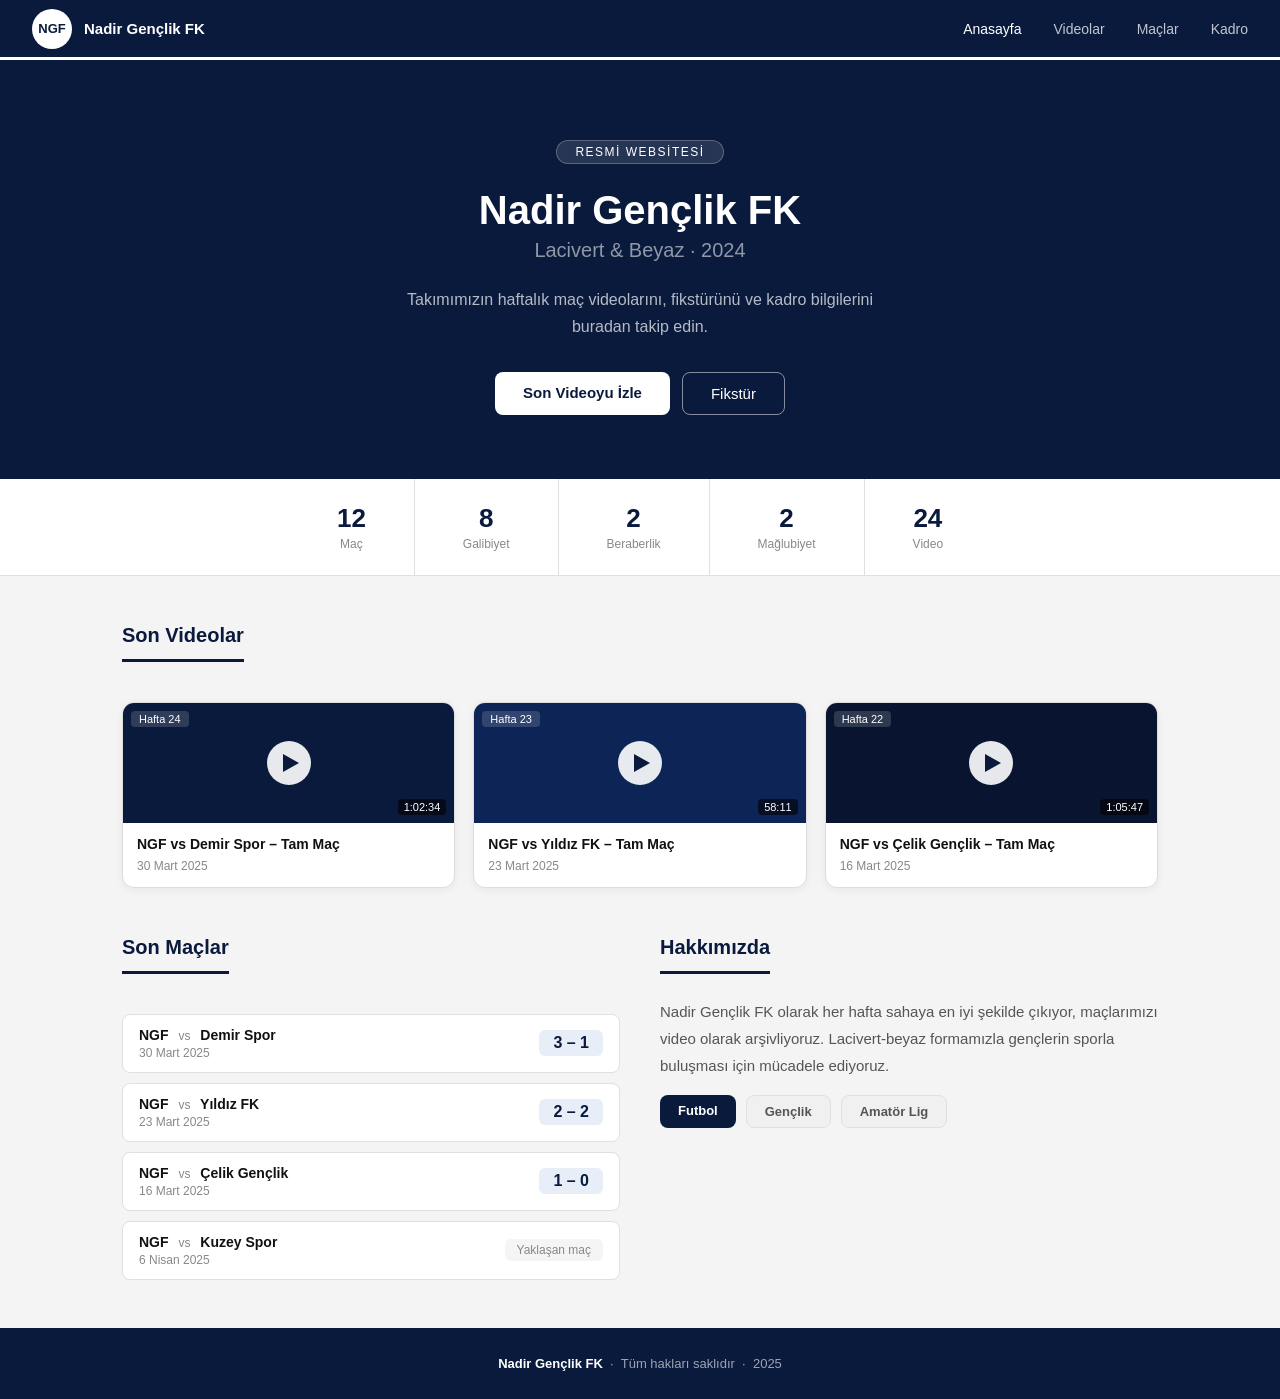
==== index.html @ c83a0b0e "Add files via upload" ====
<!DOCTYPE html>
<html lang="tr">
<head>
  <meta charset="UTF-8" />
  <meta name="viewport" content="width=device-width, initial-scale=1.0"/>
  <title>Nadir Gençlik FK</title>
  <style>
    * { margin: 0; padding: 0; box-sizing: border-box; }
    body { font-family: 'Segoe UI', sans-serif; background: #f4f4f4; color: #111; }

    nav {
      background: #0a1a3d;
      display: flex; align-items: center; justify-content: space-between;
      padding: 0 2rem; height: 60px;
      border-bottom: 3px solid #fff;
      position: sticky; top: 0; z-index: 100;
    }
    .nav-logo { display: flex; align-items: center; gap: 12px; text-decoration: none; }
    .logo-circle {
      width: 40px; height: 40px; border-radius: 50%;
      background: #fff; display: flex; align-items: center; justify-content: center;
      font-weight: 700; font-size: 13px; color: #0a1a3d;
    }
    .logo-text { color: #fff; font-size: 15px; font-weight: 600; }
    .nav-links { display: flex; gap: 2rem; }
    .nav-links a {
      color: rgba(255,255,255,0.75); text-decoration: none;
      font-size: 14px; transition: color 0.2s;
    }
    .nav-links a:hover, .nav-links a.active { color: #fff; }

    .hero {
      background: #0a1a3d;
      color: #fff; padding: 5rem 2rem 4rem;
      text-align: center;
    }
    .hero-badge {
      display: inline-block;
      background: rgba(255,255,255,0.12);
      border: 1px solid rgba(255,255,255,0.25);
      border-radius: 20px; padding: 4px 18px;
      font-size: 12px; letter-spacing: 1.5px;
      text-transform: uppercase; margin-bottom: 1.5rem;
    }
    .hero h1 { font-size: 40px; font-weight: 700; margin-bottom: 0.5rem; }
    .hero h1 span { display: block; font-size: 20px; font-weight: 400; color: rgba(255,255,255,0.55); margin-top: 6px; }
    .hero p { font-size: 16px; color: rgba(255,255,255,0.7); max-width: 500px; margin: 1.5rem auto; line-height: 1.7; }
    .hero-btns { display: flex; gap: 12px; justify-content: center; flex-wrap: wrap; margin-top: 2rem; }
    .btn-primary {
      background: #fff; color: #0a1a3d;
      border: none; border-radius: 8px;
      padding: 12px 28px; font-size: 15px; font-weight: 600;
      cursor: pointer; text-decoration: none;
    }
    .btn-secondary {
      background: transparent; color: #fff;
      border: 1.5px solid rgba(255,255,255,0.5); border-radius: 8px;
      padding: 12px 28px; font-size: 15px;
      cursor: pointer; text-decoration: none;
    }

    .stats-bar {
      background: #fff; border-bottom: 1px solid #e0e0e0;
      display: flex; justify-content: center;
    }
    .stat-item {
      padding: 1.5rem 3rem; text-align: center;
      border-right: 1px solid #e0e0e0;
    }
    .stat-item:last-child { border-right: none; }
    .stat-num { font-size: 26px; font-weight: 700; color: #0a1a3d; }
    .stat-label { font-size: 12px; color: #888; margin-top: 3px; }

    .section { padding: 3rem 2rem; max-width: 1100px; margin: 0 auto; }
    .section-title {
      font-size: 20px; font-weight: 700; color: #0a1a3d;
      margin-bottom: 1.5rem; padding-bottom: 0.75rem;
      border-bottom: 3px solid #0a1a3d; display: inline-block;
    }

    .video-grid {
      display: grid;
      grid-template-columns: repeat(auto-fit, minmax(220px, 1fr));
      gap: 18px; margin-top: 1rem;
    }
    .video-card {
      border-radius: 12px; overflow: hidden;
      border: 1px solid #ddd; background: #fff;
      box-shadow: 0 2px 8px rgba(0,0,0,0.06);
    }
    .video-thumb {
      background: #0a1a3d; height: 120px;
      display: flex; align-items: center; justify-content: center;
      position: relative;
    }
    .play-btn {
      width: 44px; height: 44px; border-radius: 50%;
      background: rgba(255,255,255,0.9);
      display: flex; align-items: center; justify-content: center;
    }
    .play-triangle {
      width: 0; height: 0;
      border-top: 9px solid transparent;
      border-bottom: 9px solid transparent;
      border-left: 16px solid #0a1a3d;
      margin-left: 4px;
    }
    .video-week {
      position: absolute; top: 8px; left: 8px;
      background: rgba(255,255,255,0.15); border-radius: 4px;
      padding: 2px 8px; font-size: 11px; color: #fff;
    }
    .video-duration {
      position: absolute; bottom: 8px; right: 8px;
      background: rgba(0,0,0,0.6); border-radius: 4px;
      padding: 2px 6px; font-size: 11px; color: #fff;
    }
    .video-info { padding: 12px 14px 14px; }
    .video-title { font-size: 14px; font-weight: 600; color: #111; line-height: 1.4; }
    .video-date { font-size: 12px; color: #888; margin-top: 4px; }

    .two-col {
      display: grid; grid-template-columns: 1fr 1fr;
      gap: 2.5rem; padding: 0 2rem 3rem;
      max-width: 1100px; margin: 0 auto;
    }
    .fixture-list { display: flex; flex-direction: column; gap: 10px; margin-top: 1rem; }
    .fixture-item {
      display: flex; align-items: center; justify-content: space-between;
      padding: 12px 16px; border-radius: 8px;
      background: #fff; border: 1px solid #e0e0e0;
    }
    .fixture-teams { font-size: 14px; font-weight: 600; color: #111; }
    .fixture-vs { font-size: 12px; color: #888; font-weight: 400; margin: 0 6px; }
    .fixture-date { font-size: 12px; color: #888; margin-top: 3px; }
    .fixture-result {
      font-size: 16px; font-weight: 700; color: #0a1a3d;
      background: #e8eef7; border-radius: 6px; padding: 4px 14px;
    }
    .fixture-upcoming {
      font-size: 12px; color: #888;
      background: #f5f5f5; border-radius: 6px; padding: 4px 12px;
    }

    .about-text { font-size: 15px; color: #555; line-height: 1.8; margin-bottom: 1rem; }
    .tags { display: flex; gap: 10px; flex-wrap: wrap; margin-top: 1rem; }
    .tag {
      border-radius: 8px; padding: 8px 18px; font-size: 13px; font-weight: 600;
    }
    .tag-primary { background: #0a1a3d; color: #fff; }
    .tag-secondary { background: #f0f0f0; color: #555; border: 1px solid #e0e0e0; }

    footer {
      background: #0a1a3d; color: rgba(255,255,255,0.6);
      text-align: center; padding: 1.75rem; font-size: 13px;
    }
    footer span { color: #fff; font-weight: 600; }

    @media (max-width: 700px) {
      .two-col { grid-template-columns: 1fr; }
      .stat-item { padding: 1rem 1.5rem; }
      .nav-links { gap: 1rem; }
      .hero h1 { font-size: 28px; }
    }
  </style>
</head>
<body>

  <nav>
    <a class="nav-logo" href="index.html">
      <div class="logo-circle">NGF</div>
      <div class="logo-text">Nadir Gençlik FK</div>
    </a>
    <div class="nav-links">
      <a href="index.html" class="active">Anasayfa</a>
      <a href="#">Videolar</a>
      <a href="mac-sonuclari.html">Maçlar</a>
      <a href="kadro.html">Kadro</a>
    </div>
  </nav>

  <div class="hero">
    <div class="hero-badge">Resmi Websitesi</div>
    <h1>Nadir Gençlik FK <span>Lacivert & Beyaz · 2024</span></h1>
    <p>Takımımızın haftalık maç videolarını, fikstürünü ve kadro bilgilerini buradan takip edin.</p>
    <div class="hero-btns">
      <a href="#" class="btn-primary">Son Videoyu İzle</a>
      <a href="mac-sonuclari.html" class="btn-secondary">Fikstür</a>
    </div>
  </div>

  <div class="stats-bar">
    <div class="stat-item"><div class="stat-num">12</div><div class="stat-label">Maç</div></div>
    <div class="stat-item"><div class="stat-num">8</div><div class="stat-label">Galibiyet</div></div>
    <div class="stat-item"><div class="stat-num">2</div><div class="stat-label">Beraberlik</div></div>
    <div class="stat-item"><div class="stat-num">2</div><div class="stat-label">Mağlubiyet</div></div>
    <div class="stat-item"><div class="stat-num">24</div><div class="stat-label">Video</div></div>
  </div>

  <div class="section">
    <div class="section-title">Son Videolar</div>
    <div class="video-grid">
      <div class="video-card">
        <div class="video-thumb">
          <div class="video-week">Hafta 24</div>
          <div class="play-btn"><div class="play-triangle"></div></div>
          <div class="video-duration">1:02:34</div>
        </div>
        <div class="video-info">
          <div class="video-title">NGF vs Demir Spor – Tam Maç</div>
          <div class="video-date">30 Mart 2025</div>
        </div>
      </div>
      <div class="video-card">
        <div class="video-thumb" style="background:#0d2456;">
          <div class="video-week">Hafta 23</div>
          <div class="play-btn"><div class="play-triangle"></div></div>
          <div class="video-duration">58:11</div>
        </div>
        <div class="video-info">
          <div class="video-title">NGF vs Yıldız FK – Tam Maç</div>
          <div class="video-date">23 Mart 2025</div>
        </div>
      </div>
      <div class="video-card">
        <div class="video-thumb" style="background:#091530;">
          <div class="video-week">Hafta 22</div>
          <div class="play-btn"><div class="play-triangle"></div></div>
          <div class="video-duration">1:05:47</div>
        </div>
        <div class="video-info">
          <div class="video-title">NGF vs Çelik Gençlik – Tam Maç</div>
          <div class="video-date">16 Mart 2025</div>
        </div>
      </div>
    </div>
  </div>

  <div class="two-col">
    <div>
      <div class="section-title">Son Maçlar</div>
      <div class="fixture-list">
        <div class="fixture-item">
          <div>
            <div class="fixture-teams">NGF <span class="fixture-vs">vs</span> Demir Spor</div>
            <div class="fixture-date">30 Mart 2025</div>
          </div>
          <div class="fixture-result">3 – 1</div>
        </div>
        <div class="fixture-item">
          <div>
            <div class="fixture-teams">NGF <span class="fixture-vs">vs</span> Yıldız FK</div>
            <div class="fixture-date">23 Mart 2025</div>
          </div>
          <div class="fixture-result">2 – 2</div>
        </div>
        <div class="fixture-item">
          <div>
            <div class="fixture-teams">NGF <span class="fixture-vs">vs</span> Çelik Gençlik</div>
            <div class="fixture-date">16 Mart 2025</div>
          </div>
          <div class="fixture-result">1 – 0</div>
        </div>
        <div class="fixture-item">
          <div>
            <div class="fixture-teams">NGF <span class="fixture-vs">vs</span> Kuzey Spor</div>
            <div class="fixture-date">6 Nisan 2025</div>
          </div>
          <div class="fixture-upcoming">Yaklaşan maç</div>
        </div>
      </div>
    </div>
    <div>
      <div class="section-title">Hakkımızda</div>
      <p class="about-text">Nadir Gençlik FK olarak her hafta sahaya en iyi şekilde çıkıyor, maçlarımızı video olarak arşivliyoruz. Lacivert-beyaz formamızla gençlerin sporla buluşması için mücadele ediyoruz.</p>
      <div class="tags">
        <span class="tag tag-primary">Futbol</span>
        <span class="tag tag-secondary">Gençlik</span>
        <span class="tag tag-secondary">Amatör Lig</span>
      </div>
    </div>
  </div>

  <footer>
    <span>Nadir Gençlik FK</span> &nbsp;·&nbsp; Tüm hakları saklıdır &nbsp;·&nbsp; 2025
  </footer>

</body>
</html>
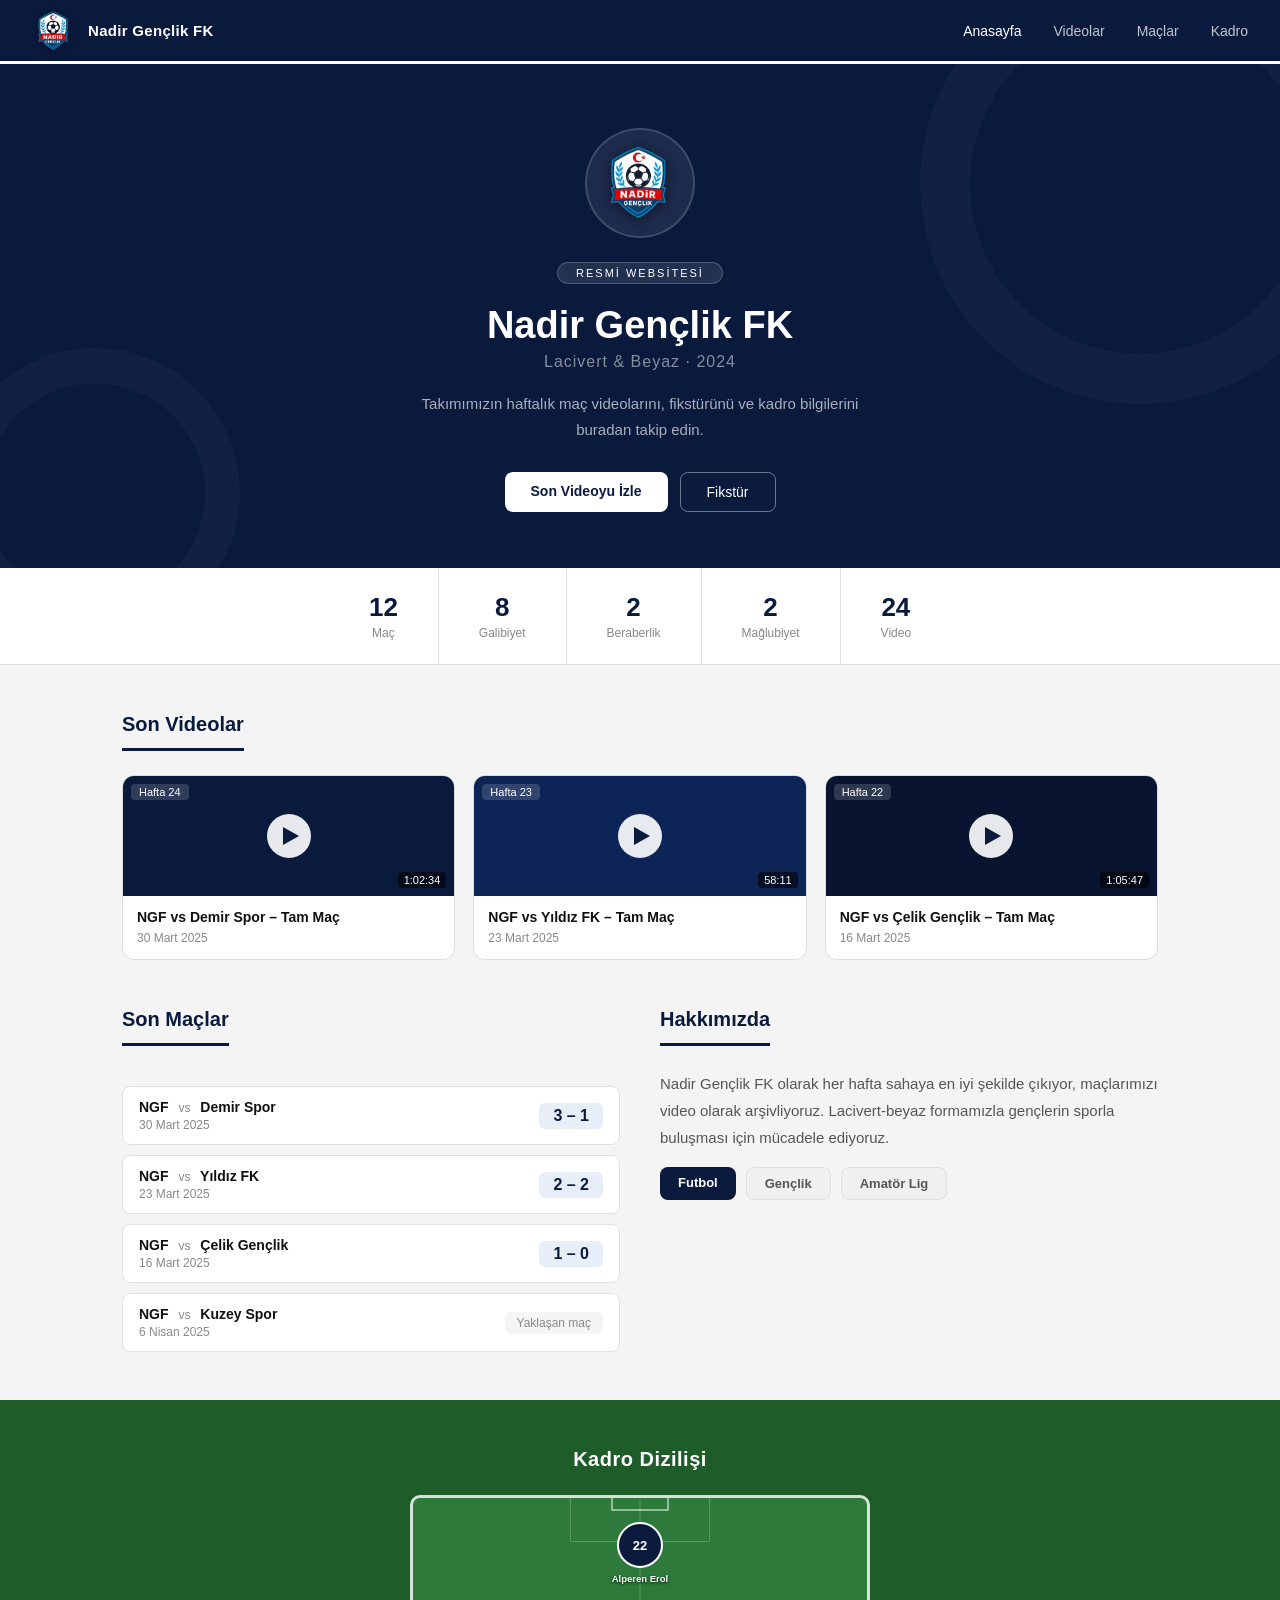
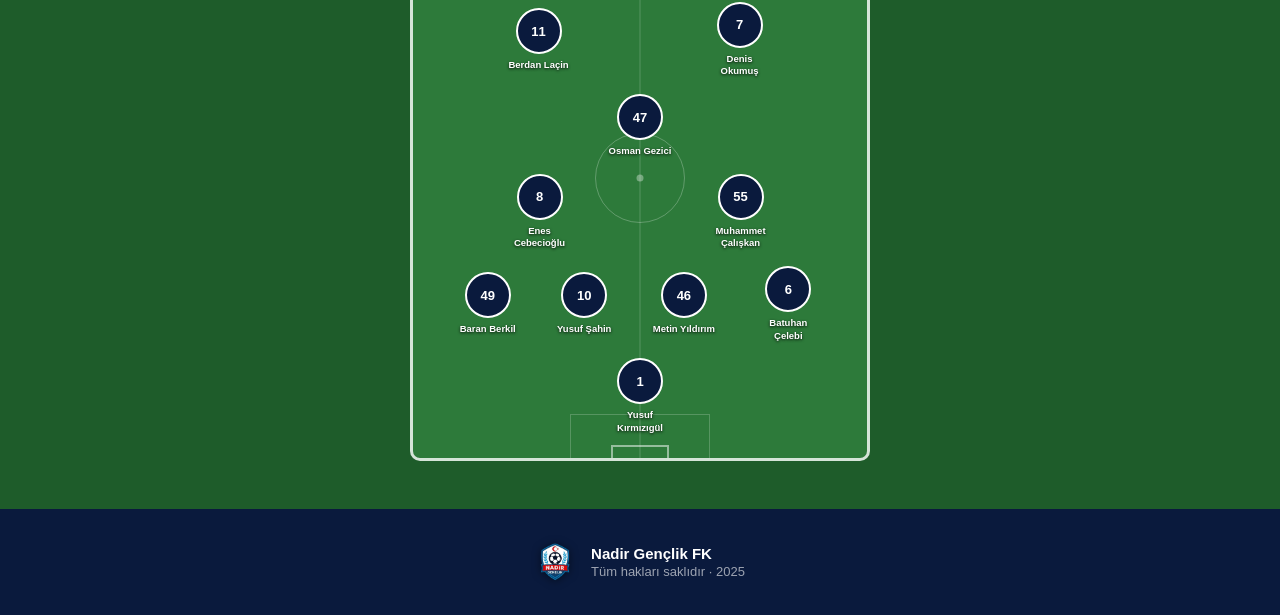
==== commit d03cab6d: "index.html" ====
--- a/index.html
+++ b/index.html
@@ -6,169 +6,242 @@
   <title>Nadir Gençlik FK</title>
   <style>
     * { margin: 0; padding: 0; box-sizing: border-box; }
-    body { font-family: 'Segoe UI', sans-serif; background: #f4f4f4; color: #111; }
+    body { font-family: 'Segoe UI', sans-serif; background: #f4f4f4; color: #111; overflow-x: hidden; }
 
     nav {
       background: #0a1a3d;
       display: flex; align-items: center; justify-content: space-between;
-      padding: 0 2rem; height: 60px;
+      padding: 0 2rem; height: 64px;
       border-bottom: 3px solid #fff;
       position: sticky; top: 0; z-index: 100;
     }
     .nav-logo { display: flex; align-items: center; gap: 12px; text-decoration: none; }
-    .logo-circle {
-      width: 40px; height: 40px; border-radius: 50%;
-      background: #fff; display: flex; align-items: center; justify-content: center;
-      font-weight: 700; font-size: 13px; color: #0a1a3d;
-    }
-    .logo-text { color: #fff; font-size: 15px; font-weight: 600; }
+    .nav-logo img { width: 44px; height: 44px; object-fit: contain; filter: drop-shadow(0 1px 3px rgba(0,0,0,0.4)); }
+    .logo-text { color: #fff; font-size: 15px; font-weight: 600; letter-spacing: 0.3px; }
     .nav-links { display: flex; gap: 2rem; }
-    .nav-links a {
-      color: rgba(255,255,255,0.75); text-decoration: none;
-      font-size: 14px; transition: color 0.2s;
-    }
+    .nav-links a { color: rgba(255,255,255,0.75); text-decoration: none; font-size: 14px; transition: color 0.2s; }
     .nav-links a:hover, .nav-links a.active { color: #fff; }
 
     .hero {
       background: #0a1a3d;
-      color: #fff; padding: 5rem 2rem 4rem;
-      text-align: center;
-    }
+      color: #fff; padding: 4rem 2rem 3.5rem;
+      text-align: center; position: relative; overflow: hidden;
+    }
+    .hero::before {
+      content: ''; position: absolute;
+      width: 340px; height: 340px; border-radius: 50%;
+      border: 50px solid rgba(255,255,255,0.03);
+      top: -100px; right: -80px;
+    }
+    .hero::after {
+      content: ''; position: absolute;
+      width: 220px; height: 220px; border-radius: 50%;
+      border: 35px solid rgba(255,255,255,0.03);
+      bottom: -70px; left: -50px;
+    }
+    .hero-logo-wrap {
+      width: 110px; height: 110px;
+      margin: 0 auto 1.5rem;
+      background: rgba(255,255,255,0.08);
+      border-radius: 50%;
+      border: 2px solid rgba(255,255,255,0.15);
+      display: flex; align-items: center; justify-content: center;
+      position: relative; z-index: 1;
+    }
+    .hero-logo-wrap img { width: 82px; height: 82px; object-fit: contain; filter: drop-shadow(0 2px 6px rgba(0,0,0,0.5)); }
     .hero-badge {
       display: inline-block;
-      background: rgba(255,255,255,0.12);
-      border: 1px solid rgba(255,255,255,0.25);
+      background: rgba(255,255,255,0.1);
+      border: 1px solid rgba(255,255,255,0.2);
       border-radius: 20px; padding: 4px 18px;
-      font-size: 12px; letter-spacing: 1.5px;
-      text-transform: uppercase; margin-bottom: 1.5rem;
-    }
-    .hero h1 { font-size: 40px; font-weight: 700; margin-bottom: 0.5rem; }
-    .hero h1 span { display: block; font-size: 20px; font-weight: 400; color: rgba(255,255,255,0.55); margin-top: 6px; }
-    .hero p { font-size: 16px; color: rgba(255,255,255,0.7); max-width: 500px; margin: 1.5rem auto; line-height: 1.7; }
-    .hero-btns { display: flex; gap: 12px; justify-content: center; flex-wrap: wrap; margin-top: 2rem; }
-    .btn-primary {
-      background: #fff; color: #0a1a3d;
-      border: none; border-radius: 8px;
-      padding: 12px 28px; font-size: 15px; font-weight: 600;
-      cursor: pointer; text-decoration: none;
-    }
-    .btn-secondary {
-      background: transparent; color: #fff;
-      border: 1.5px solid rgba(255,255,255,0.5); border-radius: 8px;
-      padding: 12px 28px; font-size: 15px;
-      cursor: pointer; text-decoration: none;
-    }
-
-    .stats-bar {
-      background: #fff; border-bottom: 1px solid #e0e0e0;
-      display: flex; justify-content: center;
-    }
-    .stat-item {
-      padding: 1.5rem 3rem; text-align: center;
-      border-right: 1px solid #e0e0e0;
-    }
+      font-size: 11px; letter-spacing: 2px;
+      text-transform: uppercase; margin-bottom: 1.25rem;
+      position: relative; z-index: 1;
+    }
+    .hero h1 { font-size: 38px; font-weight: 700; position: relative; z-index: 1; }
+    .hero h1 span { display: block; font-size: 16px; font-weight: 400; color: rgba(255,255,255,0.5); margin-top: 6px; letter-spacing: 1px; }
+    .hero p { font-size: 15px; color: rgba(255,255,255,0.65); max-width: 480px; margin: 1.25rem auto; line-height: 1.75; position: relative; z-index: 1; }
+    .hero-btns { display: flex; gap: 12px; justify-content: center; flex-wrap: wrap; margin-top: 1.75rem; position: relative; z-index: 1; }
+    .btn-primary { background: #fff; color: #0a1a3d; border: none; border-radius: 8px; padding: 11px 26px; font-size: 14px; font-weight: 700; cursor: pointer; text-decoration: none; }
+    .btn-secondary { background: transparent; color: #fff; border: 1.5px solid rgba(255,255,255,0.4); border-radius: 8px; padding: 11px 26px; font-size: 14px; cursor: pointer; text-decoration: none; }
+
+    .stats-bar { background: #fff; border-bottom: 1px solid #e0e0e0; display: flex; justify-content: center; flex-wrap: wrap; }
+    .stat-item { padding: 1.5rem 2.5rem; text-align: center; border-right: 1px solid #e0e0e0; }
     .stat-item:last-child { border-right: none; }
     .stat-num { font-size: 26px; font-weight: 700; color: #0a1a3d; }
     .stat-label { font-size: 12px; color: #888; margin-top: 3px; }
 
     .section { padding: 3rem 2rem; max-width: 1100px; margin: 0 auto; }
-    .section-title {
-      font-size: 20px; font-weight: 700; color: #0a1a3d;
-      margin-bottom: 1.5rem; padding-bottom: 0.75rem;
-      border-bottom: 3px solid #0a1a3d; display: inline-block;
-    }
-
-    .video-grid {
-      display: grid;
-      grid-template-columns: repeat(auto-fit, minmax(220px, 1fr));
-      gap: 18px; margin-top: 1rem;
-    }
-    .video-card {
-      border-radius: 12px; overflow: hidden;
-      border: 1px solid #ddd; background: #fff;
-      box-shadow: 0 2px 8px rgba(0,0,0,0.06);
-    }
-    .video-thumb {
-      background: #0a1a3d; height: 120px;
-      display: flex; align-items: center; justify-content: center;
-      position: relative;
-    }
-    .play-btn {
-      width: 44px; height: 44px; border-radius: 50%;
-      background: rgba(255,255,255,0.9);
-      display: flex; align-items: center; justify-content: center;
-    }
-    .play-triangle {
-      width: 0; height: 0;
-      border-top: 9px solid transparent;
-      border-bottom: 9px solid transparent;
-      border-left: 16px solid #0a1a3d;
-      margin-left: 4px;
-    }
-    .video-week {
-      position: absolute; top: 8px; left: 8px;
-      background: rgba(255,255,255,0.15); border-radius: 4px;
-      padding: 2px 8px; font-size: 11px; color: #fff;
-    }
-    .video-duration {
-      position: absolute; bottom: 8px; right: 8px;
-      background: rgba(0,0,0,0.6); border-radius: 4px;
-      padding: 2px 6px; font-size: 11px; color: #fff;
-    }
+    .section-title { font-size: 20px; font-weight: 700; color: #0a1a3d; margin-bottom: 1.5rem; padding-bottom: 0.75rem; border-bottom: 3px solid #0a1a3d; display: inline-block; }
+
+    .video-grid { display: grid; grid-template-columns: repeat(auto-fit, minmax(220px, 1fr)); gap: 18px; }
+    .video-card { border-radius: 12px; overflow: hidden; border: 1px solid #ddd; background: #fff; }
+    .video-thumb { background: #0a1a3d; height: 120px; display: flex; align-items: center; justify-content: center; position: relative; }
+    .play-btn { width: 44px; height: 44px; border-radius: 50%; background: rgba(255,255,255,0.9); display: flex; align-items: center; justify-content: center; }
+    .play-triangle { width: 0; height: 0; border-top: 9px solid transparent; border-bottom: 9px solid transparent; border-left: 16px solid #0a1a3d; margin-left: 4px; }
+    .video-week { position: absolute; top: 8px; left: 8px; background: rgba(255,255,255,0.15); border-radius: 4px; padding: 2px 8px; font-size: 11px; color: #fff; }
+    .video-duration { position: absolute; bottom: 8px; right: 8px; background: rgba(0,0,0,0.6); border-radius: 4px; padding: 2px 6px; font-size: 11px; color: #fff; }
     .video-info { padding: 12px 14px 14px; }
     .video-title { font-size: 14px; font-weight: 600; color: #111; line-height: 1.4; }
     .video-date { font-size: 12px; color: #888; margin-top: 4px; }
 
-    .two-col {
-      display: grid; grid-template-columns: 1fr 1fr;
-      gap: 2.5rem; padding: 0 2rem 3rem;
-      max-width: 1100px; margin: 0 auto;
-    }
+    .two-col { display: grid; grid-template-columns: 1fr 1fr; gap: 2.5rem; padding: 0 2rem 3rem; max-width: 1100px; margin: 0 auto; }
     .fixture-list { display: flex; flex-direction: column; gap: 10px; margin-top: 1rem; }
-    .fixture-item {
-      display: flex; align-items: center; justify-content: space-between;
-      padding: 12px 16px; border-radius: 8px;
-      background: #fff; border: 1px solid #e0e0e0;
-    }
+    .fixture-item { display: flex; align-items: center; justify-content: space-between; padding: 12px 16px; background: #fff; border: 1px solid #e0e0e0; border-radius: 8px; }
     .fixture-teams { font-size: 14px; font-weight: 600; color: #111; }
     .fixture-vs { font-size: 12px; color: #888; font-weight: 400; margin: 0 6px; }
     .fixture-date { font-size: 12px; color: #888; margin-top: 3px; }
-    .fixture-result {
-      font-size: 16px; font-weight: 700; color: #0a1a3d;
-      background: #e8eef7; border-radius: 6px; padding: 4px 14px;
-    }
-    .fixture-upcoming {
-      font-size: 12px; color: #888;
-      background: #f5f5f5; border-radius: 6px; padding: 4px 12px;
-    }
-
-    .about-text { font-size: 15px; color: #555; line-height: 1.8; margin-bottom: 1rem; }
+    .fixture-result { font-size: 16px; font-weight: 700; color: #0a1a3d; background: #e8eef7; border-radius: 6px; padding: 4px 14px; }
+    .fixture-upcoming { font-size: 12px; color: #888; background: #f5f5f5; border-radius: 6px; padding: 4px 12px; }
+    .about-text { font-size: 15px; color: #555; line-height: 1.8; }
     .tags { display: flex; gap: 10px; flex-wrap: wrap; margin-top: 1rem; }
-    .tag {
-      border-radius: 8px; padding: 8px 18px; font-size: 13px; font-weight: 600;
-    }
+    .tag { border-radius: 8px; padding: 8px 18px; font-size: 13px; font-weight: 600; }
     .tag-primary { background: #0a1a3d; color: #fff; }
     .tag-secondary { background: #f0f0f0; color: #555; border: 1px solid #e0e0e0; }
 
+    .pitch-section-home { background: #1e5c2a; padding: 3rem 1rem; display: flex; flex-direction: column; align-items: center; }
+    .pitch-section-home .pitch-heading { font-size: 20px; font-weight: 700; color: #fff; margin-bottom: 1.5rem; letter-spacing: 0.5px; }
+    .pitch { width: 100%; max-width: 460px; background: #2d7a3a; border-radius: 10px; border: 3px solid rgba(255,255,255,0.8); position: relative; overflow: hidden; }
+    .pitch-inner { padding: 24px 16px; display: flex; flex-direction: column; min-height: 560px; justify-content: space-between; }
+    .pitch::before { content: ''; position: absolute; left: 50%; top: 0; bottom: 0; width: 1px; background: rgba(255,255,255,0.2); transform: translateX(-50%); }
+    .pitch-circle { position: absolute; left: 50%; top: 50%; width: 90px; height: 90px; border-radius: 50%; border: 1px solid rgba(255,255,255,0.25); transform: translate(-50%, -50%); }
+    .pitch-dot { position: absolute; left: 50%; top: 50%; width: 7px; height: 7px; border-radius: 50%; background: rgba(255,255,255,0.35); transform: translate(-50%, -50%); }
+    .goal-box-top { position: absolute; top: 0; left: 50%; transform: translateX(-50%); width: 140px; height: 44px; border: 1px solid rgba(255,255,255,0.2); border-top: none; }
+    .goal-box-bottom { position: absolute; bottom: 0; left: 50%; transform: translateX(-50%); width: 140px; height: 44px; border: 1px solid rgba(255,255,255,0.2); border-bottom: none; }
+    .goal-top { position: absolute; top: 0; left: 50%; transform: translateX(-50%); width: 58px; height: 13px; border: 2px solid rgba(255,255,255,0.5); border-top: none; }
+    .goal-bottom { position: absolute; bottom: 0; left: 50%; transform: translateX(-50%); width: 58px; height: 13px; border: 2px solid rgba(255,255,255,0.5); border-bottom: none; }
+    .row { display: flex; justify-content: space-around; align-items: center; position: relative; z-index: 2; padding: 0 10px; }
+    .player-pin { display: flex; flex-direction: column; align-items: center; gap: 5px; }
+    .pin-circle { width: 46px; height: 46px; border-radius: 50%; background: #0a1a3d; border: 2.5px solid #fff; display: flex; align-items: center; justify-content: center; }
+    .pin-circle span { color: #fff; font-size: 13px; font-weight: 700; }
+    .pin-name { color: #fff; font-size: 9.5px; font-weight: 600; text-align: center; max-width: 64px; line-height: 1.3; text-shadow: 0 1px 3px rgba(0,0,0,0.9); }
+
     footer {
-      background: #0a1a3d; color: rgba(255,255,255,0.6);
-      text-align: center; padding: 1.75rem; font-size: 13px;
-    }
-    footer span { color: #fff; font-weight: 600; }
+      background: #0a1a3d; padding: 2rem;
+      display: flex; align-items: center; justify-content: center; gap: 14px;
+    }
+    .footer-logo { width: 42px; height: 42px; object-fit: contain; filter: drop-shadow(0 1px 4px rgba(0,0,0,0.5)); }
+    .footer-text { color: rgba(255,255,255,0.6); font-size: 13px; }
+    .footer-text span { color: #fff; font-weight: 700; display: block; font-size: 15px; margin-bottom: 2px; }
+
+    @media (max-width: 900px) {
+      nav { padding: 0 1rem; }
+      .stats-bar { justify-content: stretch; }
+      .stat-item { flex: 1 1 33.333%; min-width: 160px; border-right: 1px solid #e0e0e0; border-bottom: 1px solid #e0e0e0; }
+      .stat-item:nth-child(3n) { border-right: none; }
+    }
 
     @media (max-width: 700px) {
-      .two-col { grid-template-columns: 1fr; }
-      .stat-item { padding: 1rem 1.5rem; }
-      .nav-links { gap: 1rem; }
+      nav {
+        height: auto;
+        padding: 0.9rem 1rem;
+        flex-direction: column;
+        align-items: stretch;
+        gap: 0.85rem;
+      }
+      .nav-logo { justify-content: center; }
+      .nav-links {
+        gap: 0.75rem;
+        flex-wrap: wrap;
+        justify-content: center;
+      }
+      .hero {
+        padding: 3rem 1rem 2.5rem;
+      }
+      .hero::before {
+        width: 240px;
+        height: 240px;
+        border-width: 30px;
+        top: -70px;
+        right: -70px;
+      }
+      .hero::after {
+        width: 170px;
+        height: 170px;
+        border-width: 24px;
+        bottom: -55px;
+        left: -45px;
+      }
+      .hero-logo-wrap {
+        width: 92px;
+        height: 92px;
+      }
+      .hero-logo-wrap img {
+        width: 68px;
+        height: 68px;
+      }
       .hero h1 { font-size: 28px; }
+      .hero p { font-size: 14px; }
+      .section {
+        padding: 2rem 1rem;
+      }
+      .two-col {
+        grid-template-columns: 1fr;
+        gap: 1.5rem;
+        padding: 0 1rem 2rem;
+      }
+      .fixture-item {
+        flex-direction: column;
+        align-items: flex-start;
+        gap: 10px;
+      }
+      .fixture-result,
+      .fixture-upcoming {
+        width: 100%;
+        text-align: center;
+      }
+      .stat-item {
+        flex: 1 1 50%;
+        min-width: 0;
+        padding: 1rem 0.75rem;
+      }
+      .stat-item:nth-child(2n) { border-right: none; }
+      .pitch {
+        max-width: 100%;
+      }
+      .pitch-inner {
+        min-height: 500px;
+        padding: 18px 10px;
+      }
+      .row {
+        padding: 0 4px;
+      }
+      .pin-circle {
+        width: 40px;
+        height: 40px;
+      }
+      .pin-circle span {
+        font-size: 12px;
+      }
+      .pin-name {
+        max-width: 56px;
+        font-size: 8px;
+      }
+      footer {
+        padding: 1.5rem 1rem;
+        flex-wrap: wrap;
+        text-align: center;
+      }
+    }
+
+    @media (max-width: 480px) {
+      .stat-item {
+        flex-basis: 100%;
+        border-right: none;
+      }
+      .hero-btns a {
+        width: 100%;
+      }
+      .video-grid {
+        grid-template-columns: 1fr;
+      }
     }
   </style>
 </head>
 <body>
-
   <nav>
     <a class="nav-logo" href="index.html">
-      <div class="logo-circle">NGF</div>
+      <img src="[data-uri]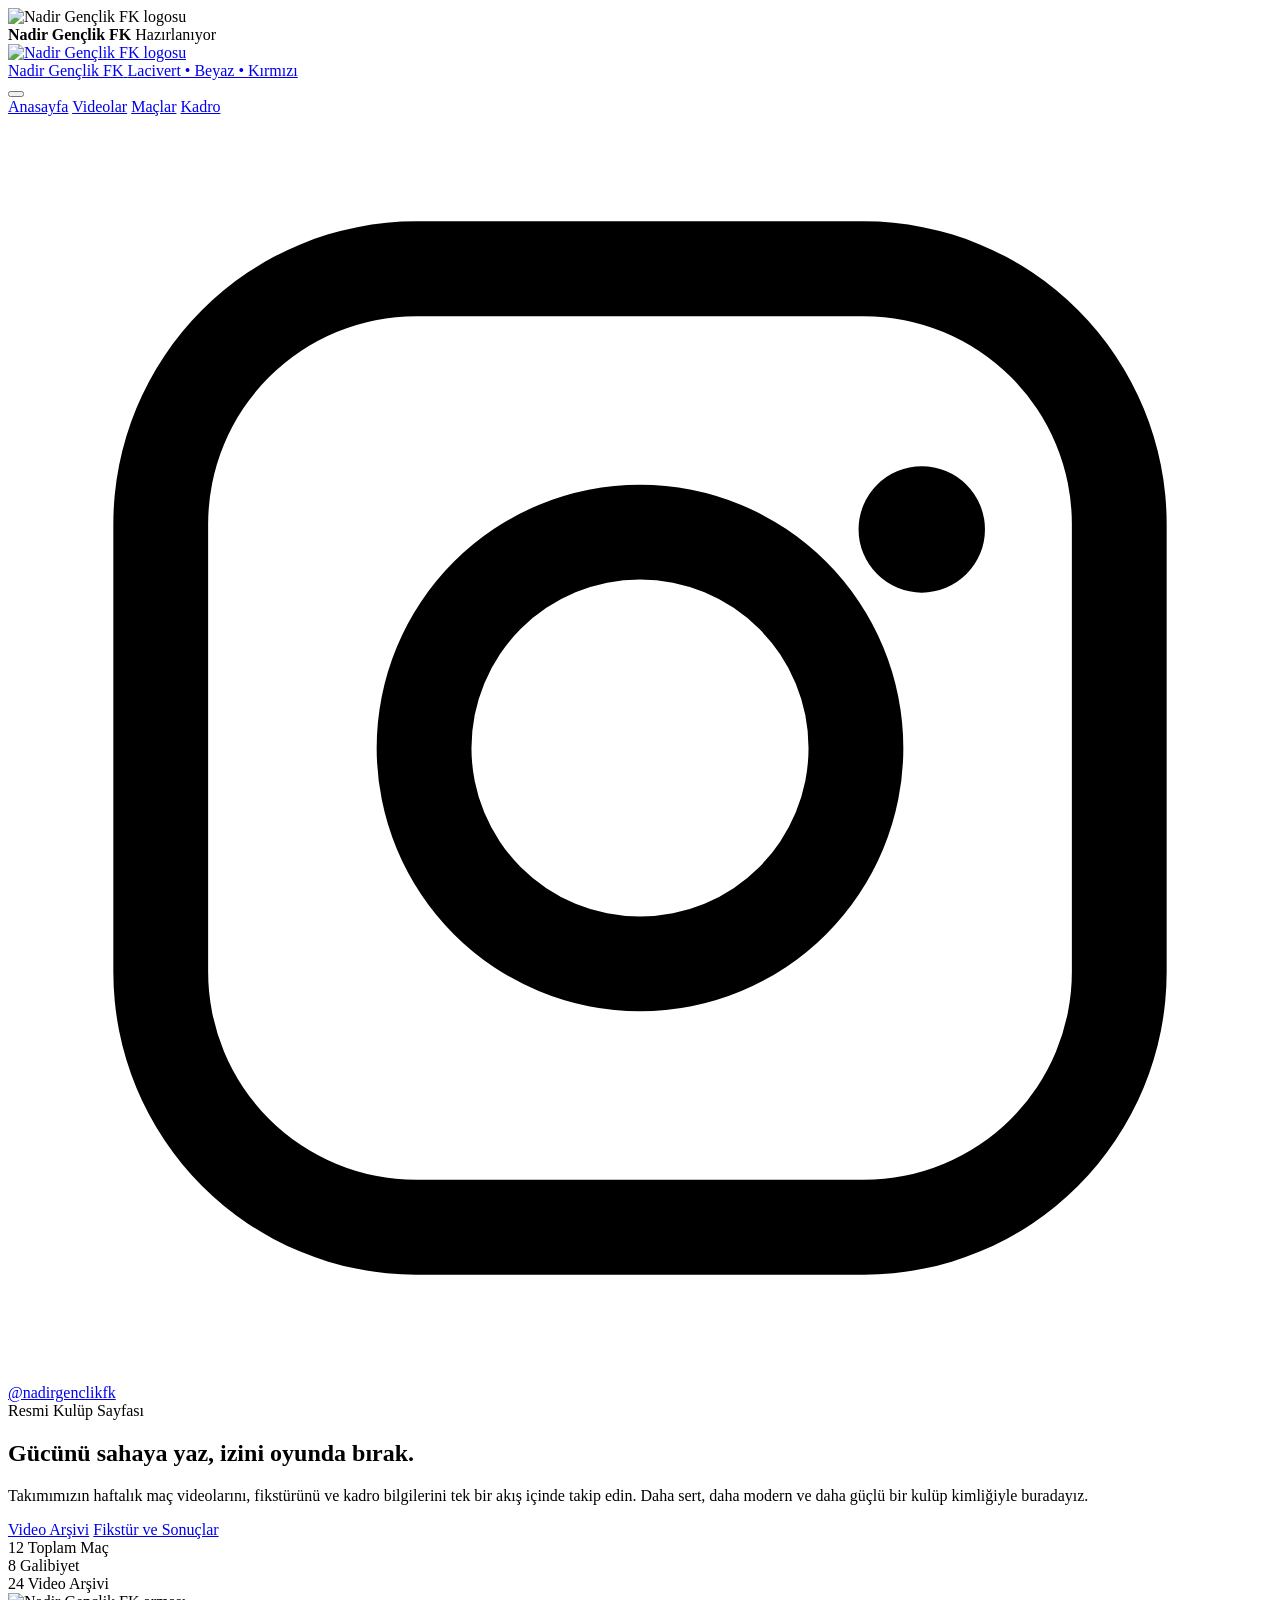
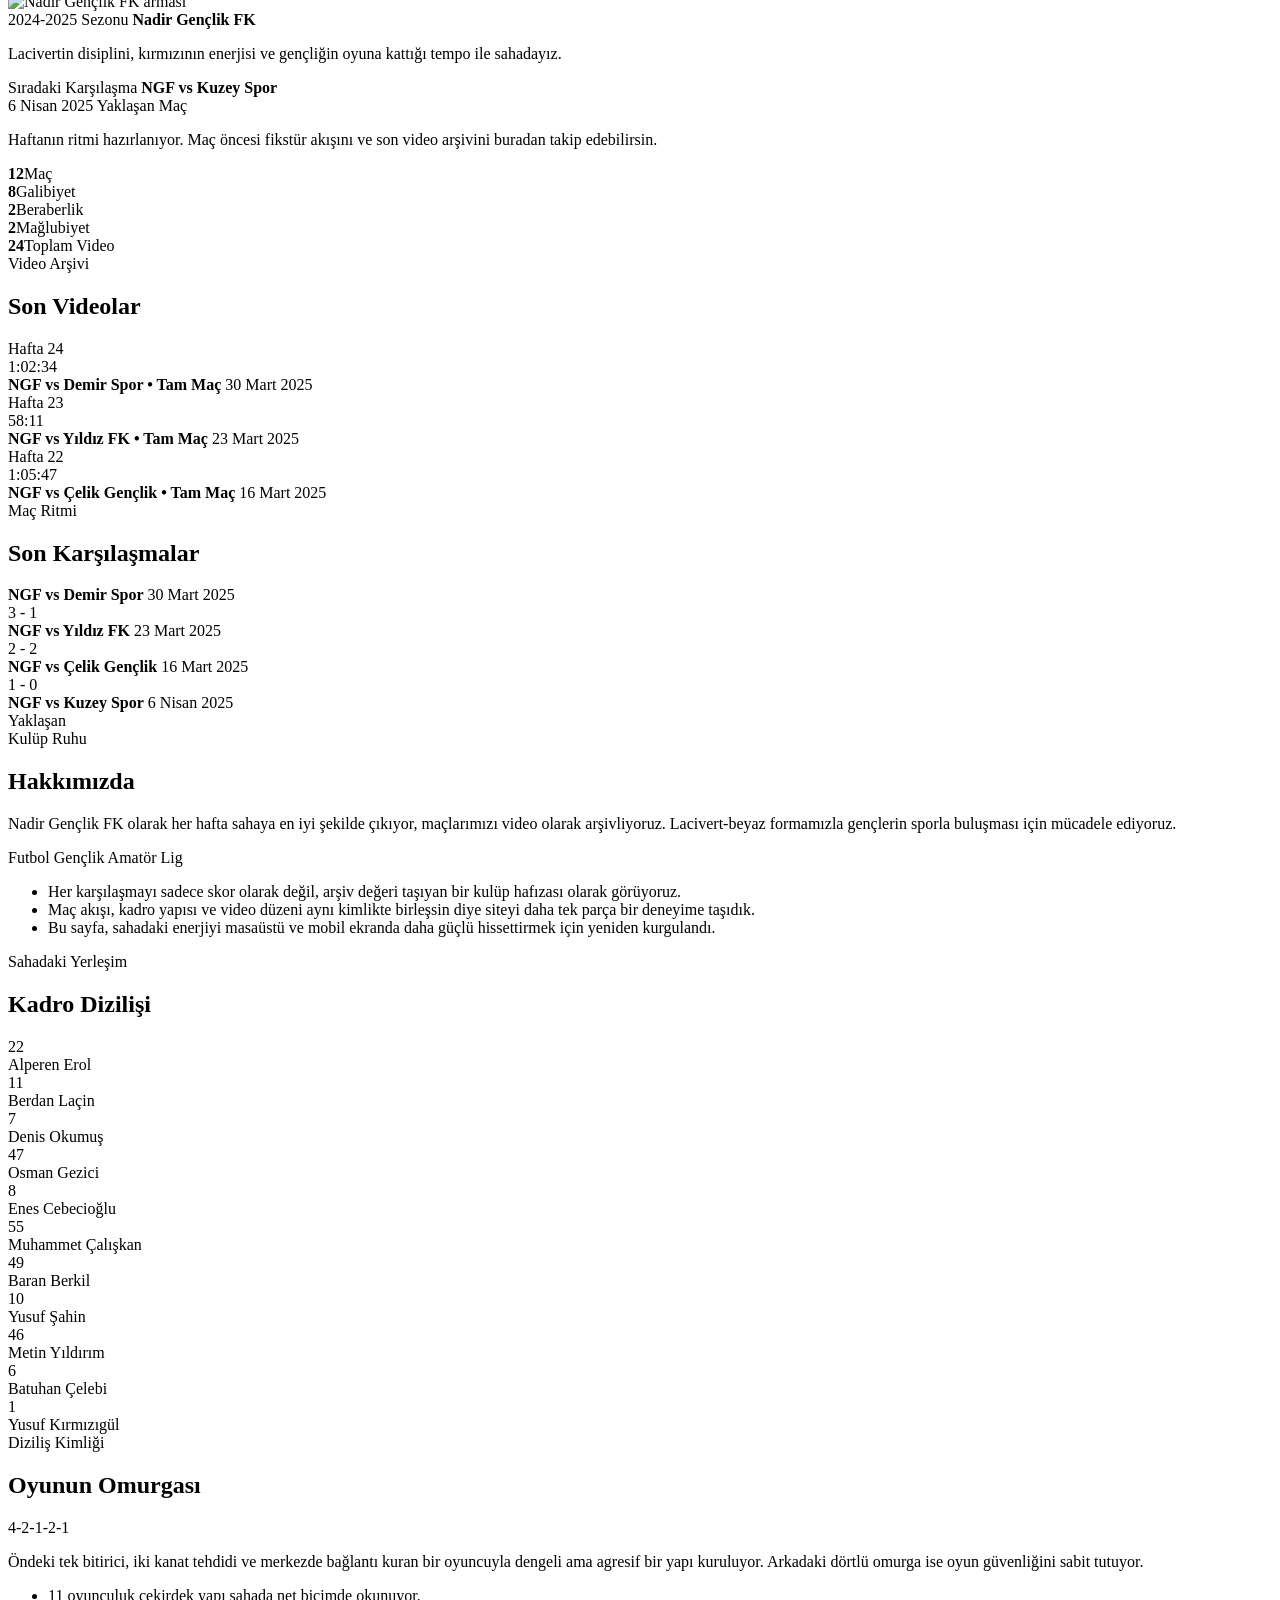
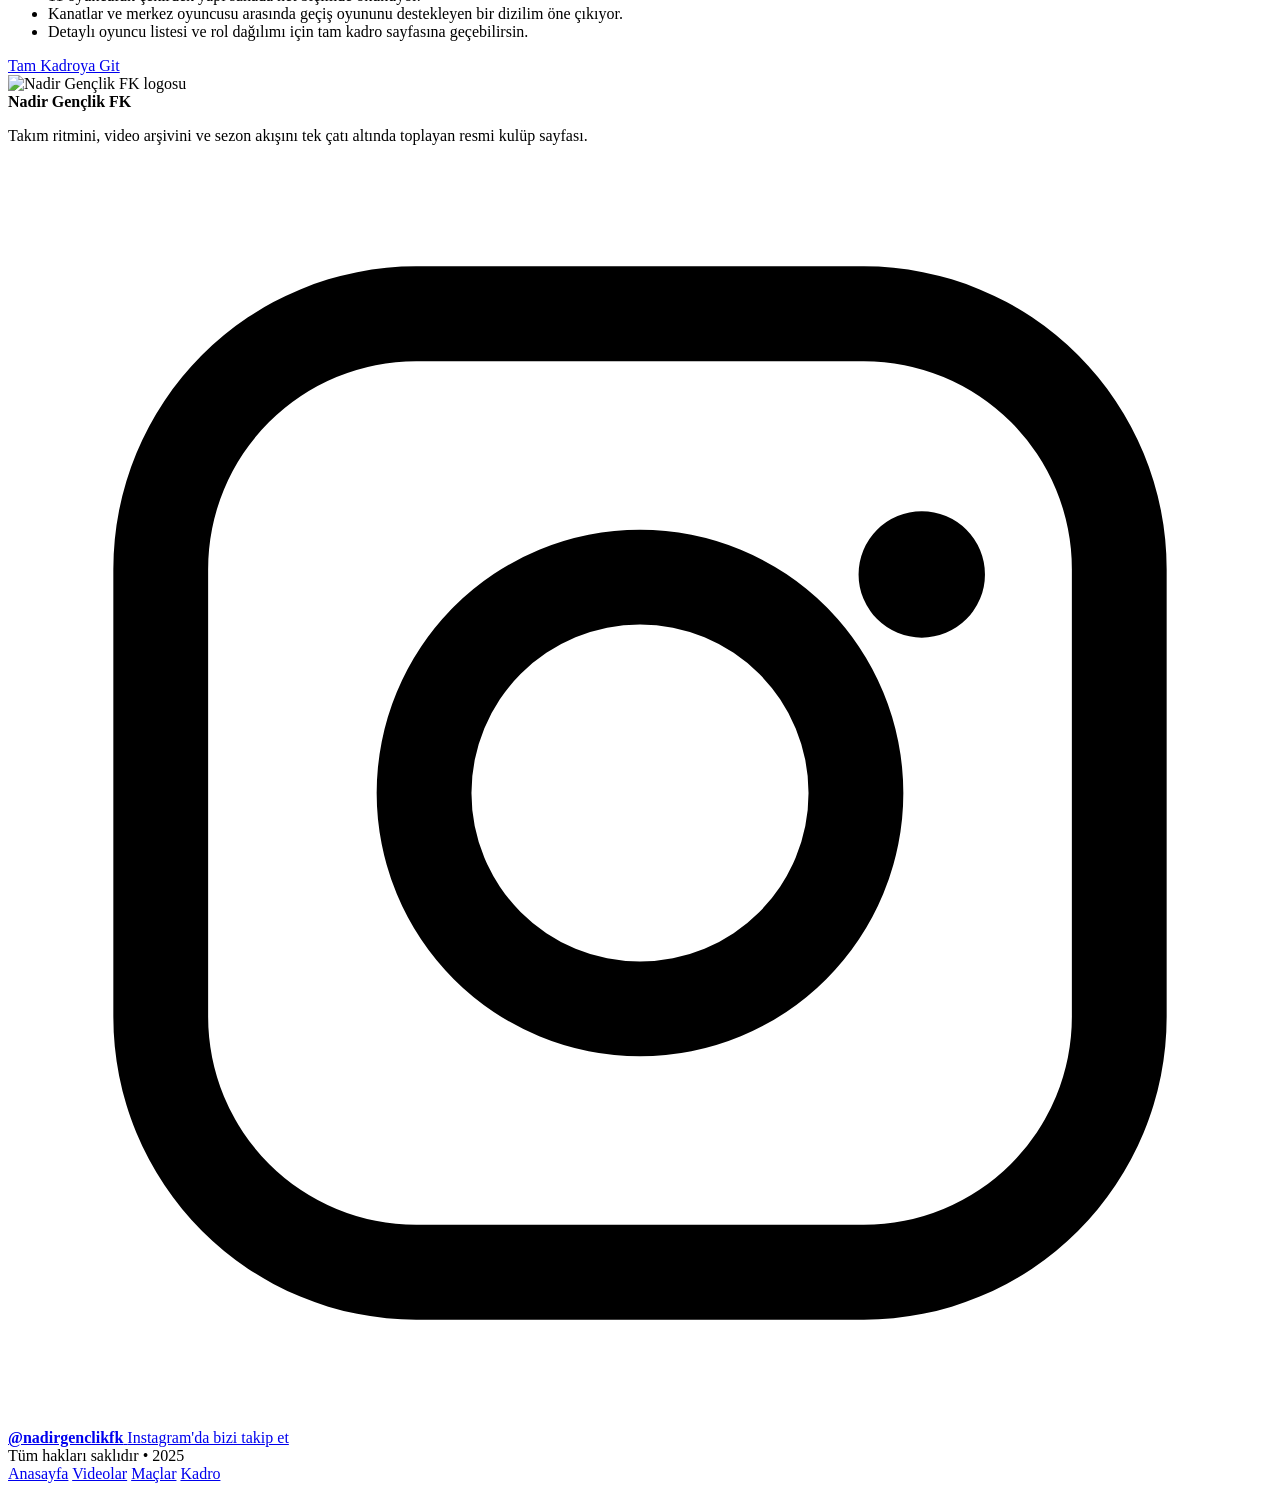
==== commit 8fab3255: "index.html" ====
--- a/index.html
+++ b/index.html
@@ -2,351 +2,436 @@
 <html lang="tr">
 <head>
   <meta charset="UTF-8" />
-  <meta name="viewport" content="width=device-width, initial-scale=1.0"/>
+  <meta name="viewport" content="width=device-width, initial-scale=1.0" />
+  <meta name="theme-color" content="#071b34" />
   <title>Nadir Gençlik FK</title>
-  <style>
-    * { margin: 0; padding: 0; box-sizing: border-box; }
-    body { font-family: 'Segoe UI', sans-serif; background: #f4f4f4; color: #111; overflow-x: hidden; }
-
-    nav {
-      background: #0a1a3d;
-      display: flex; align-items: center; justify-content: space-between;
-      padding: 0 2rem; height: 64px;
-      border-bottom: 3px solid #fff;
-      position: sticky; top: 0; z-index: 100;
-    }
-    .nav-logo { display: flex; align-items: center; gap: 12px; text-decoration: none; }
-    .nav-logo img { width: 44px; height: 44px; object-fit: contain; filter: drop-shadow(0 1px 3px rgba(0,0,0,0.4)); }
-    .logo-text { color: #fff; font-size: 15px; font-weight: 600; letter-spacing: 0.3px; }
-    .nav-links { display: flex; gap: 2rem; }
-    .nav-links a { color: rgba(255,255,255,0.75); text-decoration: none; font-size: 14px; transition: color 0.2s; }
-    .nav-links a:hover, .nav-links a.active { color: #fff; }
-
-    .hero {
-      background: #0a1a3d;
-      color: #fff; padding: 4rem 2rem 3.5rem;
-      text-align: center; position: relative; overflow: hidden;
-    }
-    .hero::before {
-      content: ''; position: absolute;
-      width: 340px; height: 340px; border-radius: 50%;
-      border: 50px solid rgba(255,255,255,0.03);
-      top: -100px; right: -80px;
-    }
-    .hero::after {
-      content: ''; position: absolute;
-      width: 220px; height: 220px; border-radius: 50%;
-      border: 35px solid rgba(255,255,255,0.03);
-      bottom: -70px; left: -50px;
-    }
-    .hero-logo-wrap {
-      width: 110px; height: 110px;
-      margin: 0 auto 1.5rem;
-      background: rgba(255,255,255,0.08);
-      border-radius: 50%;
-      border: 2px solid rgba(255,255,255,0.15);
-      display: flex; align-items: center; justify-content: center;
-      position: relative; z-index: 1;
-    }
-    .hero-logo-wrap img { width: 82px; height: 82px; object-fit: contain; filter: drop-shadow(0 2px 6px rgba(0,0,0,0.5)); }
-    .hero-badge {
-      display: inline-block;
-      background: rgba(255,255,255,0.1);
-      border: 1px solid rgba(255,255,255,0.2);
-      border-radius: 20px; padding: 4px 18px;
-      font-size: 11px; letter-spacing: 2px;
-      text-transform: uppercase; margin-bottom: 1.25rem;
-      position: relative; z-index: 1;
-    }
-    .hero h1 { font-size: 38px; font-weight: 700; position: relative; z-index: 1; }
-    .hero h1 span { display: block; font-size: 16px; font-weight: 400; color: rgba(255,255,255,0.5); margin-top: 6px; letter-spacing: 1px; }
-    .hero p { font-size: 15px; color: rgba(255,255,255,0.65); max-width: 480px; margin: 1.25rem auto; line-height: 1.75; position: relative; z-index: 1; }
-    .hero-btns { display: flex; gap: 12px; justify-content: center; flex-wrap: wrap; margin-top: 1.75rem; position: relative; z-index: 1; }
-    .btn-primary { background: #fff; color: #0a1a3d; border: none; border-radius: 8px; padding: 11px 26px; font-size: 14px; font-weight: 700; cursor: pointer; text-decoration: none; }
-    .btn-secondary { background: transparent; color: #fff; border: 1.5px solid rgba(255,255,255,0.4); border-radius: 8px; padding: 11px 26px; font-size: 14px; cursor: pointer; text-decoration: none; }
-
-    .stats-bar { background: #fff; border-bottom: 1px solid #e0e0e0; display: flex; justify-content: center; flex-wrap: wrap; }
-    .stat-item { padding: 1.5rem 2.5rem; text-align: center; border-right: 1px solid #e0e0e0; }
-    .stat-item:last-child { border-right: none; }
-    .stat-num { font-size: 26px; font-weight: 700; color: #0a1a3d; }
-    .stat-label { font-size: 12px; color: #888; margin-top: 3px; }
-
-    .section { padding: 3rem 2rem; max-width: 1100px; margin: 0 auto; }
-    .section-title { font-size: 20px; font-weight: 700; color: #0a1a3d; margin-bottom: 1.5rem; padding-bottom: 0.75rem; border-bottom: 3px solid #0a1a3d; display: inline-block; }
-
-    .video-grid { display: grid; grid-template-columns: repeat(auto-fit, minmax(220px, 1fr)); gap: 18px; }
-    .video-card { border-radius: 12px; overflow: hidden; border: 1px solid #ddd; background: #fff; }
-    .video-thumb { background: #0a1a3d; height: 120px; display: flex; align-items: center; justify-content: center; position: relative; }
-    .play-btn { width: 44px; height: 44px; border-radius: 50%; background: rgba(255,255,255,0.9); display: flex; align-items: center; justify-content: center; }
-    .play-triangle { width: 0; height: 0; border-top: 9px solid transparent; border-bottom: 9px solid transparent; border-left: 16px solid #0a1a3d; margin-left: 4px; }
-    .video-week { position: absolute; top: 8px; left: 8px; background: rgba(255,255,255,0.15); border-radius: 4px; padding: 2px 8px; font-size: 11px; color: #fff; }
-    .video-duration { position: absolute; bottom: 8px; right: 8px; background: rgba(0,0,0,0.6); border-radius: 4px; padding: 2px 6px; font-size: 11px; color: #fff; }
-    .video-info { padding: 12px 14px 14px; }
-    .video-title { font-size: 14px; font-weight: 600; color: #111; line-height: 1.4; }
-    .video-date { font-size: 12px; color: #888; margin-top: 4px; }
-
-    .two-col { display: grid; grid-template-columns: 1fr 1fr; gap: 2.5rem; padding: 0 2rem 3rem; max-width: 1100px; margin: 0 auto; }
-    .fixture-list { display: flex; flex-direction: column; gap: 10px; margin-top: 1rem; }
-    .fixture-item { display: flex; align-items: center; justify-content: space-between; padding: 12px 16px; background: #fff; border: 1px solid #e0e0e0; border-radius: 8px; }
-    .fixture-teams { font-size: 14px; font-weight: 600; color: #111; }
-    .fixture-vs { font-size: 12px; color: #888; font-weight: 400; margin: 0 6px; }
-    .fixture-date { font-size: 12px; color: #888; margin-top: 3px; }
-    .fixture-result { font-size: 16px; font-weight: 700; color: #0a1a3d; background: #e8eef7; border-radius: 6px; padding: 4px 14px; }
-    .fixture-upcoming { font-size: 12px; color: #888; background: #f5f5f5; border-radius: 6px; padding: 4px 12px; }
-    .about-text { font-size: 15px; color: #555; line-height: 1.8; }
-    .tags { display: flex; gap: 10px; flex-wrap: wrap; margin-top: 1rem; }
-    .tag { border-radius: 8px; padding: 8px 18px; font-size: 13px; font-weight: 600; }
-    .tag-primary { background: #0a1a3d; color: #fff; }
-    .tag-secondary { background: #f0f0f0; color: #555; border: 1px solid #e0e0e0; }
-
-    .pitch-section-home { background: #1e5c2a; padding: 3rem 1rem; display: flex; flex-direction: column; align-items: center; }
-    .pitch-section-home .pitch-heading { font-size: 20px; font-weight: 700; color: #fff; margin-bottom: 1.5rem; letter-spacing: 0.5px; }
-    .pitch { width: 100%; max-width: 460px; background: #2d7a3a; border-radius: 10px; border: 3px solid rgba(255,255,255,0.8); position: relative; overflow: hidden; }
-    .pitch-inner { padding: 24px 16px; display: flex; flex-direction: column; min-height: 560px; justify-content: space-between; }
-    .pitch::before { content: ''; position: absolute; left: 50%; top: 0; bottom: 0; width: 1px; background: rgba(255,255,255,0.2); transform: translateX(-50%); }
-    .pitch-circle { position: absolute; left: 50%; top: 50%; width: 90px; height: 90px; border-radius: 50%; border: 1px solid rgba(255,255,255,0.25); transform: translate(-50%, -50%); }
-    .pitch-dot { position: absolute; left: 50%; top: 50%; width: 7px; height: 7px; border-radius: 50%; background: rgba(255,255,255,0.35); transform: translate(-50%, -50%); }
-    .goal-box-top { position: absolute; top: 0; left: 50%; transform: translateX(-50%); width: 140px; height: 44px; border: 1px solid rgba(255,255,255,0.2); border-top: none; }
-    .goal-box-bottom { position: absolute; bottom: 0; left: 50%; transform: translateX(-50%); width: 140px; height: 44px; border: 1px solid rgba(255,255,255,0.2); border-bottom: none; }
-    .goal-top { position: absolute; top: 0; left: 50%; transform: translateX(-50%); width: 58px; height: 13px; border: 2px solid rgba(255,255,255,0.5); border-top: none; }
-    .goal-bottom { position: absolute; bottom: 0; left: 50%; transform: translateX(-50%); width: 58px; height: 13px; border: 2px solid rgba(255,255,255,0.5); border-bottom: none; }
-    .row { display: flex; justify-content: space-around; align-items: center; position: relative; z-index: 2; padding: 0 10px; }
-    .player-pin { display: flex; flex-direction: column; align-items: center; gap: 5px; }
-    .pin-circle { width: 46px; height: 46px; border-radius: 50%; background: #0a1a3d; border: 2.5px solid #fff; display: flex; align-items: center; justify-content: center; }
-    .pin-circle span { color: #fff; font-size: 13px; font-weight: 700; }
-    .pin-name { color: #fff; font-size: 9.5px; font-weight: 600; text-align: center; max-width: 64px; line-height: 1.3; text-shadow: 0 1px 3px rgba(0,0,0,0.9); }
-
-    footer {
-      background: #0a1a3d; padding: 2rem;
-      display: flex; align-items: center; justify-content: center; gap: 14px;
-    }
-    .footer-logo { width: 42px; height: 42px; object-fit: contain; filter: drop-shadow(0 1px 4px rgba(0,0,0,0.5)); }
-    .footer-text { color: rgba(255,255,255,0.6); font-size: 13px; }
-    .footer-text span { color: #fff; font-weight: 700; display: block; font-size: 15px; margin-bottom: 2px; }
-
-    @media (max-width: 900px) {
-      nav { padding: 0 1rem; }
-      .stats-bar { justify-content: stretch; }
-      .stat-item { flex: 1 1 33.333%; min-width: 160px; border-right: 1px solid #e0e0e0; border-bottom: 1px solid #e0e0e0; }
-      .stat-item:nth-child(3n) { border-right: none; }
-    }
-
-    @media (max-width: 700px) {
-      nav {
-        height: auto;
-        padding: 0.9rem 1rem;
-        flex-direction: column;
-        align-items: stretch;
-        gap: 0.85rem;
-      }
-      .nav-logo { justify-content: center; }
-      .nav-links {
-        gap: 0.75rem;
-        flex-wrap: wrap;
-        justify-content: center;
-      }
-      .hero {
-        padding: 3rem 1rem 2.5rem;
-      }
-      .hero::before {
-        width: 240px;
-        height: 240px;
-        border-width: 30px;
-        top: -70px;
-        right: -70px;
-      }
-      .hero::after {
-        width: 170px;
-        height: 170px;
-        border-width: 24px;
-        bottom: -55px;
-        left: -45px;
-      }
-      .hero-logo-wrap {
-        width: 92px;
-        height: 92px;
-      }
-      .hero-logo-wrap img {
-        width: 68px;
-        height: 68px;
-      }
-      .hero h1 { font-size: 28px; }
-      .hero p { font-size: 14px; }
-      .section {
-        padding: 2rem 1rem;
-      }
-      .two-col {
-        grid-template-columns: 1fr;
-        gap: 1.5rem;
-        padding: 0 1rem 2rem;
-      }
-      .fixture-item {
-        flex-direction: column;
-        align-items: flex-start;
-        gap: 10px;
-      }
-      .fixture-result,
-      .fixture-upcoming {
-        width: 100%;
-        text-align: center;
-      }
-      .stat-item {
-        flex: 1 1 50%;
-        min-width: 0;
-        padding: 1rem 0.75rem;
-      }
-      .stat-item:nth-child(2n) { border-right: none; }
-      .pitch {
-        max-width: 100%;
-      }
-      .pitch-inner {
-        min-height: 500px;
-        padding: 18px 10px;
-      }
-      .row {
-        padding: 0 4px;
-      }
-      .pin-circle {
-        width: 40px;
-        height: 40px;
-      }
-      .pin-circle span {
-        font-size: 12px;
-      }
-      .pin-name {
-        max-width: 56px;
-        font-size: 8px;
-      }
-      footer {
-        padding: 1.5rem 1rem;
-        flex-wrap: wrap;
-        text-align: center;
-      }
-    }
-
-    @media (max-width: 480px) {
-      .stat-item {
-        flex-basis: 100%;
-        border-right: none;
-      }
-      .hero-btns a {
-        width: 100%;
-      }
-      .video-grid {
-        grid-template-columns: 1fr;
-      }
-    }
-  </style>
+  <link rel="stylesheet" href="styles.css" />
 </head>
-<body>
-  <nav>
-    <a class="nav-logo" href="index.html">
-      <img src="[data-uri]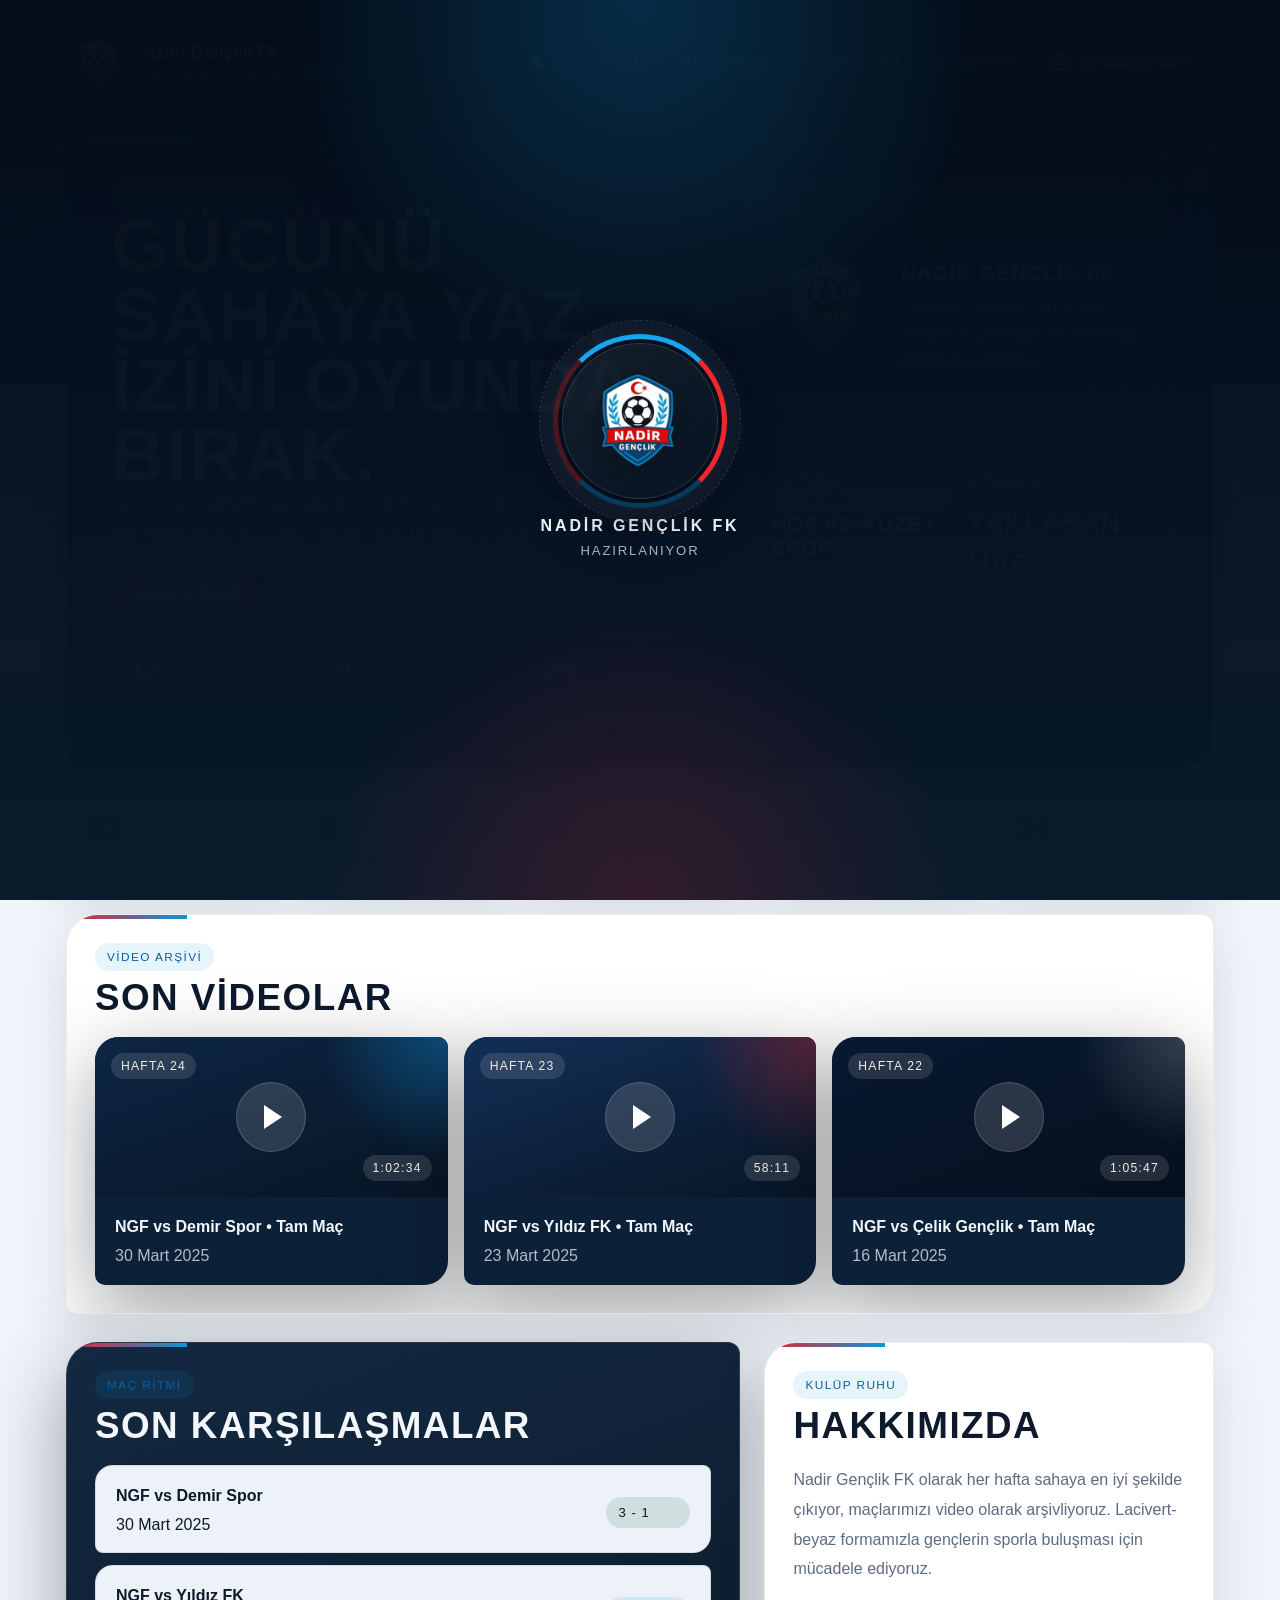
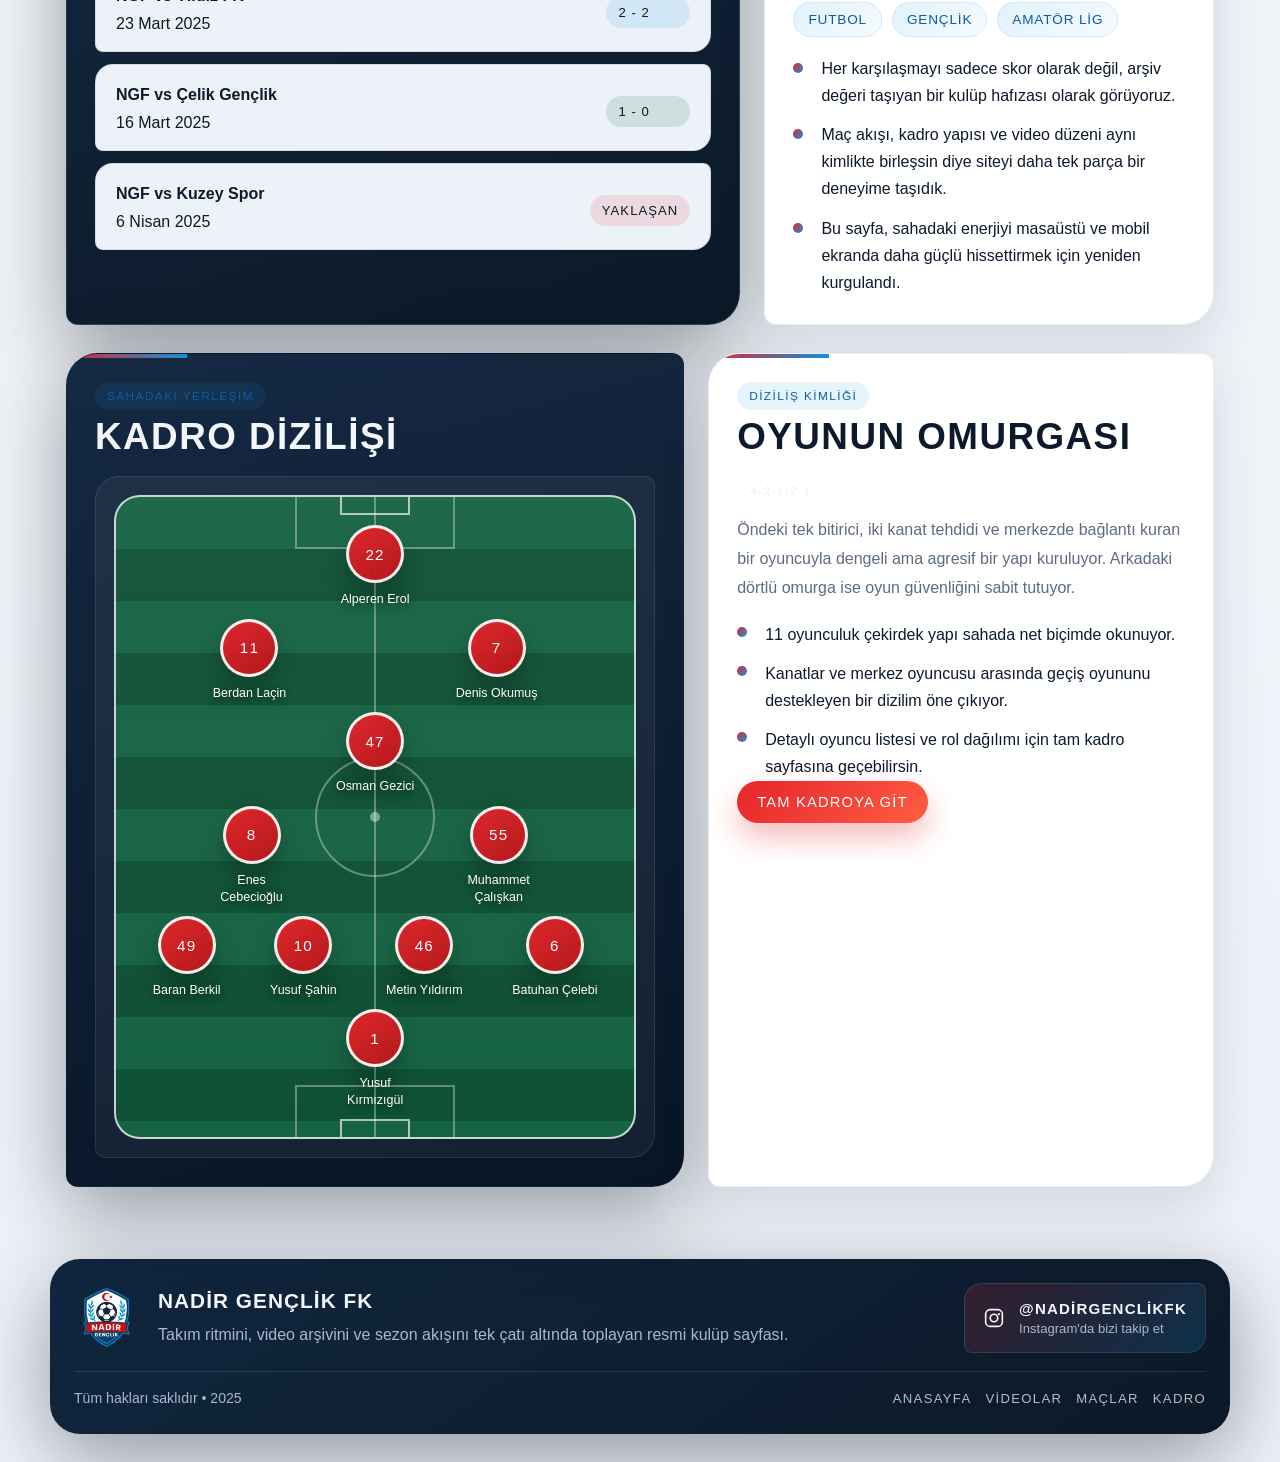
==== commit d40b89c0: "Add files via upload" ====
--- a/index.html
+++ b/index.html
@@ -38,6 +38,10 @@
         </span>
       </button>
       <div class="nav-actions" id="nav-actions">
+        <button class="theme-toggle" id="theme-toggle" type="button" aria-label="Temayı değiştir">
+          <svg viewBox="0 0 24 24" aria-hidden="true"><path d="M21 12.8A8.99 8.99 0 0 1 11.2 3a1 1 0 0 0-1.14-1A10 10 0 1 0 22 13.94a1 1 0 0 0-1-1.14Z"/></svg>
+          <span id="theme-toggle-label">Beyaz Tema</span>
+        </button>
         <div class="nav-links">
           <a href="index.html" aria-current="page">Anasayfa</a>
           <a href="#videolar">Videolar</a>
@@ -351,6 +355,14 @@
   </footer>
   <script>
     var loaderStart = Date.now();
+
+    (function () {
+      var savedTheme = localStorage.getItem("ngf-theme");
+      if (savedTheme === "light" || savedTheme === "dark") {
+        document.body.setAttribute("data-theme", savedTheme);
+      }
+    })();
+
     window.addEventListener("load", function () {
       var loader = document.getElementById("page-loader");
       if (!loader) return;
@@ -366,6 +378,27 @@
     });
 
     (function () {
+      var themeToggle = document.getElementById("theme-toggle");
+      var themeLabel = document.getElementById("theme-toggle-label");
+
+      function updateThemeButton() {
+        if (!themeLabel) return;
+        var isLight = document.body.getAttribute("data-theme") === "light";
+        themeLabel.textContent = isLight ? "Karanlık Tema" : "Beyaz Tema";
+      }
+
+      updateThemeButton();
+
+      if (themeToggle) {
+        themeToggle.addEventListener("click", function () {
+          var currentTheme = document.body.getAttribute("data-theme") === "light" ? "light" : "dark";
+          var nextTheme = currentTheme === "light" ? "dark" : "light";
+          document.body.setAttribute("data-theme", nextTheme);
+          localStorage.setItem("ngf-theme", nextTheme);
+          updateThemeButton();
+        });
+      }
+
       var navToggle = document.getElementById("nav-toggle");
       var navActions = document.getElementById("nav-actions");
       var navShell = document.querySelector(".nav-shell");
--- a/styles.css
+++ b/styles.css
@@ -0,0 +1,2027 @@
+:root {
+  --bg-top: #06111e;
+  --bg-deep: #0a1b30;
+  --bg-panel: rgba(8, 24, 42, 0.92);
+  --bg-panel-soft: rgba(10, 31, 53, 0.82);
+  --bg-card: #ffffff;
+  --bg-muted: #edf2f8;
+  --line-dark: rgba(255, 255, 255, 0.12);
+  --line-light: rgba(8, 24, 42, 0.1);
+  --text-light: #f3f7fc;
+  --text-soft: #a7b9cf;
+  --text-dark: #0c1a2c;
+  --text-muted: #5c6c80;
+  --brand-blue: #1092db;
+  --brand-blue-deep: #0d5ca3;
+  --brand-red: #e5252a;
+  --brand-cream: #f3eee6;
+  --pitch-green: #166343;
+  --pitch-green-deep: #0f5135;
+  --shadow-dark: 0 24px 80px rgba(0, 7, 16, 0.38);
+  --shadow-light: 0 18px 50px rgba(10, 28, 47, 0.12);
+  --radius-lg: 32px 12px 32px 12px;
+  --radius-md: 24px 10px 24px 10px;
+  --radius-sm: 18px 8px 18px 8px;
+  --max-width: 1180px;
+  --page-bg:
+    radial-gradient(circle at top left, rgba(16, 146, 219, 0.22), transparent 26%),
+    radial-gradient(circle at top right, rgba(229, 37, 42, 0.14), transparent 24%),
+    linear-gradient(180deg, var(--bg-top) 0, #0a1625 24rem, #f2f5fa 24rem, #edf2f8 100%);
+  --nav-surface: rgba(7, 20, 35, 0.76);
+  --nav-border: rgba(255, 255, 255, 0.12);
+  --nav-link-bg-mobile: rgba(255, 255, 255, 0.05);
+  --hero-surface:
+    radial-gradient(circle at top right, rgba(16, 146, 219, 0.2), transparent 28%),
+    radial-gradient(circle at bottom left, rgba(229, 37, 42, 0.18), transparent 24%),
+    linear-gradient(145deg, rgba(11, 33, 58, 0.98), rgba(6, 16, 28, 0.98));
+  --hero-grid-line: rgba(255, 255, 255, 0.03);
+  --dark-panel-surface: linear-gradient(160deg, rgba(11, 34, 59, 0.97), rgba(7, 20, 35, 0.98));
+  --footer-surface: linear-gradient(145deg, rgba(11, 34, 59, 0.98), rgba(7, 20, 35, 0.98));
+  --loader-surface:
+    radial-gradient(circle at top, rgba(16, 146, 219, 0.24), transparent 32%),
+    radial-gradient(circle at bottom, rgba(229, 37, 42, 0.18), transparent 28%),
+    linear-gradient(180deg, rgba(4, 13, 24, 0.98), rgba(8, 24, 42, 0.99));
+  --theme-toggle-surface: rgba(255, 255, 255, 0.08);
+  --theme-toggle-border: rgba(255, 255, 255, 0.14);
+  --theme-toggle-text: var(--text-light);
+}
+
+* {
+  box-sizing: border-box;
+}
+
+html {
+  scroll-behavior: smooth;
+}
+
+body {
+  margin: 0;
+  font-family: "Trebuchet MS", Verdana, sans-serif;
+  color: var(--text-dark);
+  background: var(--page-bg);
+  overflow-x: hidden;
+}
+
+body[data-theme="light"] {
+  --bg-top: #dfeaf7;
+  --bg-deep: #eef4fb;
+  --bg-panel: rgba(255, 255, 255, 0.96);
+  --bg-panel-soft: rgba(244, 248, 253, 0.96);
+  --bg-card: #ffffff;
+  --bg-muted: #f4f7fb;
+  --line-dark: rgba(10, 28, 47, 0.1);
+  --line-light: rgba(10, 28, 47, 0.08);
+  --text-light: #10233a;
+  --text-soft: #607086;
+  --text-dark: #0c1a2c;
+  --text-muted: #5f6e81;
+  --page-bg:
+    radial-gradient(circle at top left, rgba(16, 146, 219, 0.16), transparent 26%),
+    radial-gradient(circle at top right, rgba(229, 37, 42, 0.09), transparent 22%),
+    linear-gradient(180deg, #edf4fb 0, #f7fafd 24rem, #eef3f8 24rem, #e7edf5 100%);
+  --nav-surface: rgba(255, 255, 255, 0.88);
+  --nav-border: rgba(10, 28, 47, 0.1);
+  --nav-link-bg-mobile: rgba(10, 28, 47, 0.04);
+  --hero-surface:
+    radial-gradient(circle at top right, rgba(16, 146, 219, 0.14), transparent 28%),
+    radial-gradient(circle at bottom left, rgba(229, 37, 42, 0.1), transparent 24%),
+    linear-gradient(145deg, rgba(255, 255, 255, 0.98), rgba(241, 246, 252, 0.98));
+  --hero-grid-line: rgba(10, 28, 47, 0.04);
+  --dark-panel-surface: linear-gradient(160deg, rgba(255, 255, 255, 0.98), rgba(242, 247, 252, 0.98));
+  --footer-surface: linear-gradient(145deg, rgba(255, 255, 255, 0.98), rgba(242, 247, 252, 0.98));
+  --loader-surface:
+    radial-gradient(circle at top, rgba(16, 146, 219, 0.16), transparent 32%),
+    radial-gradient(circle at bottom, rgba(229, 37, 42, 0.1), transparent 28%),
+    linear-gradient(180deg, rgba(243, 247, 252, 0.98), rgba(232, 238, 246, 0.99));
+  --theme-toggle-surface: rgba(10, 28, 47, 0.06);
+  --theme-toggle-border: rgba(10, 28, 47, 0.12);
+  --theme-toggle-text: var(--text-dark);
+}
+
+body.is-loading {
+  overflow: hidden;
+}
+
+body::before,
+body::after {
+  content: "";
+  position: fixed;
+  inset: auto;
+  pointer-events: none;
+  z-index: -1;
+}
+
+body::before {
+  top: 90px;
+  left: -120px;
+  width: 280px;
+  height: 280px;
+  border-radius: 50%;
+  background: radial-gradient(circle, rgba(16, 146, 219, 0.18), transparent 68%);
+}
+
+body::after {
+  top: 180px;
+  right: -140px;
+  width: 340px;
+  height: 340px;
+  border-radius: 50%;
+  background: radial-gradient(circle, rgba(229, 37, 42, 0.11), transparent 70%);
+}
+
+a {
+  color: inherit;
+  text-decoration: none;
+}
+
+img {
+  display: block;
+  max-width: 100%;
+}
+
+h1,
+h2,
+h3,
+.nav-links a,
+.eyebrow,
+.section-kicker,
+.page-tag,
+.button,
+.stat-value,
+.mini-match-label,
+.formation-pill,
+.role-pill,
+.social-pill span,
+.footer-nav a {
+  font-family: "Franklin Gothic Medium", "Arial Narrow", Arial, sans-serif;
+}
+
+.site-header {
+  position: sticky;
+  top: 0;
+  z-index: 30;
+  padding: 16px 16px 0;
+}
+
+.page-loader {
+  position: fixed;
+  inset: 0;
+  z-index: 999;
+  display: flex;
+  align-items: center;
+  justify-content: center;
+  background: var(--loader-surface);
+  opacity: 1;
+  visibility: visible;
+  transition: opacity 0.45s ease, visibility 0.45s ease;
+}
+
+.page-loader.is-hidden {
+  opacity: 0;
+  visibility: hidden;
+}
+
+.cursor-dot,
+.cursor-ring {
+  display: none;
+}
+
+@media (pointer: fine) {
+  body.has-fancy-cursor,
+  body.has-fancy-cursor a,
+  body.has-fancy-cursor button,
+  body.has-fancy-cursor .button,
+  body.has-fancy-cursor .social-pill,
+  body.has-fancy-cursor .footer-social-card,
+  body.has-fancy-cursor .video-card,
+  body.has-fancy-cursor .player-card,
+  body.has-fancy-cursor .match-row,
+  body.has-fancy-cursor .result-card,
+  body.has-fancy-cursor .tag-chip,
+  body.has-fancy-cursor .nav-links a {
+    cursor: none;
+  }
+
+  .cursor-dot,
+  .cursor-ring {
+    display: block;
+    position: fixed;
+    left: 0;
+    top: 0;
+    pointer-events: none;
+    z-index: 1001;
+    transform: translate(-50%, -50%);
+    opacity: 0;
+    transition: opacity 0.22s ease, transform 0.18s ease, width 0.22s ease, height 0.22s ease, border-color 0.22s ease, background 0.22s ease;
+  }
+
+  .cursor-dot {
+    width: 8px;
+    height: 8px;
+    border-radius: 50%;
+    background: var(--brand-red);
+    box-shadow: 0 0 16px rgba(229, 37, 42, 0.32);
+  }
+
+  .cursor-ring {
+    width: 34px;
+    height: 34px;
+    border-radius: 50%;
+    border: 1.5px solid rgba(16, 146, 219, 0.72);
+    background: rgba(16, 146, 219, 0.08);
+    backdrop-filter: blur(2px);
+  }
+
+  .cursor-dot.is-visible,
+  .cursor-ring.is-visible {
+    opacity: 1;
+  }
+
+  .cursor-ring.is-active {
+    width: 52px;
+    height: 52px;
+    border-color: rgba(229, 37, 42, 0.7);
+    background: rgba(229, 37, 42, 0.08);
+  }
+
+  .cursor-dot.is-active {
+    transform: translate(-50%, -50%) scale(1.25);
+    background: var(--brand-blue);
+    box-shadow: 0 0 18px rgba(16, 146, 219, 0.34);
+  }
+}
+
+.loader-core {
+  display: flex;
+  flex-direction: column;
+  align-items: center;
+  gap: 18px;
+  text-align: center;
+}
+
+.loader-ring {
+  position: relative;
+  width: 156px;
+  height: 156px;
+  border-radius: 50%;
+  display: flex;
+  align-items: center;
+  justify-content: center;
+  background:
+    linear-gradient(145deg, rgba(255, 255, 255, 0.06), rgba(255, 255, 255, 0.01));
+  border: 1px solid rgba(255, 255, 255, 0.12);
+  box-shadow: 0 20px 60px rgba(0, 0, 0, 0.34);
+}
+
+.loader-ring::before {
+  content: "";
+  position: absolute;
+  inset: -10px;
+  border-radius: 50%;
+  border: 5px solid rgba(255, 255, 255, 0.08);
+  border-top-color: #17a4f0;
+  border-right-color: #f0282d;
+  border-bottom-color: rgba(23, 164, 240, 0.3);
+  border-left-color: rgba(240, 40, 45, 0.3);
+  box-shadow:
+    0 0 26px rgba(23, 164, 240, 0.18),
+    0 0 34px rgba(240, 40, 45, 0.12);
+  animation: spin-loader 1.15s linear infinite;
+}
+
+.loader-ring::after {
+  content: "";
+  position: absolute;
+  inset: -24px;
+  border-radius: 50%;
+  border: 1px dashed rgba(255, 255, 255, 0.16);
+  box-shadow: inset 0 0 24px rgba(255, 255, 255, 0.05);
+  animation: spin-loader-reverse 6s linear infinite;
+}
+
+.loader-ring img {
+  width: 106px;
+  height: 106px;
+  object-fit: contain;
+  border-radius: 50%;
+  background: transparent;
+  padding: 0;
+  filter: drop-shadow(0 10px 18px rgba(0, 0, 0, 0.28));
+  animation: logo-pulse 1.5s ease-in-out infinite;
+}
+
+.loader-copy strong {
+  display: block;
+  color: var(--text-light);
+  font-size: 1rem;
+  letter-spacing: 0.18em;
+  text-transform: uppercase;
+}
+
+.loader-copy span {
+  display: block;
+  margin-top: 8px;
+  color: var(--text-soft);
+  font-size: 0.82rem;
+  letter-spacing: 0.14em;
+  text-transform: uppercase;
+}
+
+.nav-shell {
+  max-width: var(--max-width);
+  margin: 0 auto;
+  padding: 16px 20px;
+  display: flex;
+  align-items: center;
+  justify-content: space-between;
+  gap: 18px;
+  background: var(--nav-surface);
+  border: 1px solid var(--nav-border);
+  backdrop-filter: blur(14px);
+  border-radius: 22px;
+  box-shadow: 0 18px 50px rgba(0, 6, 14, 0.24);
+}
+
+.nav-logo {
+  display: flex;
+  align-items: center;
+  gap: 14px;
+  min-width: 0;
+}
+
+.nav-logo img {
+  width: 58px;
+  height: 58px;
+  object-fit: contain;
+  filter: drop-shadow(0 6px 14px rgba(0, 0, 0, 0.35));
+}
+
+.logo-copy {
+  display: flex;
+  flex-direction: column;
+  gap: 4px;
+}
+
+.logo-name {
+  color: var(--text-light);
+  font-size: 1.02rem;
+  font-weight: 700;
+  letter-spacing: 0.02em;
+}
+
+.logo-sub {
+  color: var(--text-soft);
+  font-size: 0.8rem;
+  letter-spacing: 0.14em;
+  text-transform: uppercase;
+}
+
+.nav-actions {
+  display: flex;
+  align-items: center;
+  gap: 18px;
+}
+
+.nav-toggle {
+  display: none;
+  width: 52px;
+  height: 52px;
+  align-items: center;
+  justify-content: center;
+  padding: 0;
+  border: 1px solid rgba(255, 255, 255, 0.12);
+  border-radius: 16px;
+  background: rgba(255, 255, 255, 0.06);
+  color: var(--text-light);
+}
+
+.nav-toggle-lines {
+  position: relative;
+  width: 22px;
+  height: 16px;
+}
+
+.nav-toggle-lines span {
+  position: absolute;
+  left: 0;
+  width: 100%;
+  height: 2px;
+  border-radius: 999px;
+  background: currentColor;
+  transition: transform 0.25s ease, opacity 0.25s ease, top 0.25s ease;
+}
+
+.nav-toggle-lines span:nth-child(1) {
+  top: 0;
+}
+
+.nav-toggle-lines span:nth-child(2) {
+  top: 7px;
+}
+
+.nav-toggle-lines span:nth-child(3) {
+  top: 14px;
+}
+
+.nav-shell.is-open .nav-toggle-lines span:nth-child(1) {
+  top: 7px;
+  transform: rotate(45deg);
+}
+
+.nav-shell.is-open .nav-toggle-lines span:nth-child(2) {
+  opacity: 0;
+}
+
+.nav-shell.is-open .nav-toggle-lines span:nth-child(3) {
+  top: 7px;
+  transform: rotate(-45deg);
+}
+
+.nav-links {
+  display: flex;
+  flex-wrap: wrap;
+  gap: 16px;
+}
+
+.nav-links a {
+  position: relative;
+  color: rgba(243, 247, 252, 0.74);
+  font-size: 0.92rem;
+  letter-spacing: 0.06em;
+  text-transform: uppercase;
+}
+
+body[data-theme="light"] .nav-links a {
+  color: rgba(12, 26, 44, 0.72);
+}
+
+body[data-theme="light"] .nav-links a:hover,
+body[data-theme="light"] .nav-links a[aria-current="page"] {
+  color: var(--text-dark);
+}
+
+.theme-toggle {
+  display: inline-flex;
+  align-items: center;
+  justify-content: center;
+  gap: 10px;
+  min-height: 42px;
+  padding: 10px 14px;
+  border-radius: 999px;
+  border: 1px solid var(--theme-toggle-border);
+  background: var(--theme-toggle-surface);
+  color: var(--theme-toggle-text);
+  font-family: "Franklin Gothic Medium", "Arial Narrow", Arial, sans-serif;
+  font-size: 0.82rem;
+  letter-spacing: 0.08em;
+  text-transform: uppercase;
+  transition: transform 0.25s ease, border-color 0.25s ease, background 0.25s ease;
+}
+
+.theme-toggle:hover {
+  transform: translateY(-2px);
+}
+
+.theme-toggle svg {
+  width: 16px;
+  height: 16px;
+  fill: currentColor;
+}
+
+.nav-links a::after {
+  content: "";
+  position: absolute;
+  left: 0;
+  bottom: -8px;
+  width: 100%;
+  height: 2px;
+  background: linear-gradient(90deg, var(--brand-red), var(--brand-blue));
+  transform: scaleX(0);
+  transform-origin: left;
+  transition: transform 0.25s ease;
+}
+
+.nav-links a:hover,
+.nav-links a[aria-current="page"] {
+  color: var(--text-light);
+}
+
+.nav-links a:hover::after,
+.nav-links a[aria-current="page"]::after {
+  transform: scaleX(1);
+}
+
+.social-pill {
+  display: inline-flex;
+  align-items: center;
+  gap: 10px;
+  padding: 10px 14px;
+  border-radius: 999px;
+  background: linear-gradient(135deg, rgba(229, 37, 42, 0.18), rgba(16, 146, 219, 0.18));
+  border: 1px solid rgba(255, 255, 255, 0.14);
+  color: var(--text-light);
+  white-space: nowrap;
+  transition: transform 0.25s ease, border-color 0.25s ease, background 0.25s ease;
+}
+
+.social-pill:hover,
+.footer-social-card:hover {
+  transform: translateY(-2px);
+  border-color: rgba(255, 255, 255, 0.28);
+}
+
+.social-icon,
+.social-pill svg {
+  width: 18px;
+  height: 18px;
+  fill: currentColor;
+  flex-shrink: 0;
+}
+
+.page-shell {
+  max-width: var(--max-width);
+  margin: 0 auto;
+  padding: 28px 16px 72px;
+}
+
+.panel,
+.stat-card,
+.video-card,
+.player-card,
+.match-row,
+.summary-card,
+.note-card,
+.result-card {
+  animation: rise-in 0.8s ease both;
+}
+
+.panel {
+  position: relative;
+  overflow: hidden;
+  background: var(--bg-card);
+  border-radius: var(--radius-lg);
+  box-shadow: var(--shadow-light);
+  border: 1px solid rgba(10, 28, 47, 0.08);
+}
+
+.panel-dark {
+  background: var(--dark-panel-surface);
+  color: var(--text-light);
+  box-shadow: var(--shadow-dark);
+  border-color: var(--nav-border);
+}
+
+.panel-dark p,
+.panel-dark li {
+  color: var(--text-soft);
+}
+
+.panel::before,
+.panel-dark::before {
+  content: "";
+  position: absolute;
+  inset: 0 auto auto 0;
+  width: 120px;
+  height: 4px;
+  background: linear-gradient(90deg, var(--brand-red), var(--brand-blue));
+}
+
+.hero-panel {
+  padding: 44px;
+  background: var(--hero-surface);
+  color: var(--text-light);
+  box-shadow: var(--shadow-dark);
+  border-color: var(--nav-border);
+}
+
+.hero-panel::after {
+  content: "";
+  position: absolute;
+  inset: 0;
+  background:
+    linear-gradient(var(--hero-grid-line) 1px, transparent 1px),
+    linear-gradient(90deg, var(--hero-grid-line) 1px, transparent 1px);
+  background-size: 32px 32px;
+  mask-image: linear-gradient(180deg, rgba(0, 0, 0, 0.9), transparent 88%);
+  pointer-events: none;
+}
+
+.hero-grid,
+.page-hero-grid,
+.home-grid,
+.lineup-layout,
+.results-grid {
+  position: relative;
+  z-index: 1;
+  display: grid;
+  gap: 24px;
+}
+
+.hero-grid {
+  grid-template-columns: minmax(0, 1.3fr) minmax(320px, 0.9fr);
+  align-items: stretch;
+}
+
+.eyebrow,
+.page-tag,
+.section-kicker,
+.mini-match-label,
+.formation-pill,
+.role-pill {
+  display: inline-flex;
+  align-items: center;
+  gap: 8px;
+  padding: 7px 12px;
+  border-radius: 999px;
+  letter-spacing: 0.12em;
+  text-transform: uppercase;
+  font-size: 0.74rem;
+}
+
+.eyebrow,
+.page-tag,
+.mini-match-label,
+.formation-pill {
+  color: var(--brand-cream);
+  border: 1px solid rgba(255, 255, 255, 0.14);
+  background: rgba(255, 255, 255, 0.08);
+}
+
+.section-kicker {
+  color: var(--brand-blue-deep);
+  background: rgba(16, 146, 219, 0.1);
+}
+
+.hero-copy {
+  display: flex;
+  flex-direction: column;
+  justify-content: space-between;
+  gap: 22px;
+}
+
+.hero-copy h1,
+.page-copy h1 {
+  margin: 0;
+  font-size: clamp(2.3rem, 6vw, 4.6rem);
+  line-height: 0.95;
+  letter-spacing: 0.03em;
+  text-transform: uppercase;
+}
+
+.hero-copy p,
+.page-copy p {
+  margin: 0;
+  max-width: 620px;
+  font-size: 1.02rem;
+  line-height: 1.8;
+  color: var(--text-soft);
+}
+
+.hero-actions {
+  display: flex;
+  flex-wrap: wrap;
+  gap: 12px;
+}
+
+.button {
+  display: inline-flex;
+  align-items: center;
+  justify-content: center;
+  gap: 10px;
+  padding: 13px 20px;
+  border-radius: 999px;
+  font-size: 0.92rem;
+  letter-spacing: 0.08em;
+  text-transform: uppercase;
+  transition: transform 0.25s ease, box-shadow 0.25s ease, background 0.25s ease;
+}
+
+.button-primary {
+  background: linear-gradient(135deg, var(--brand-red), #ff5d43);
+  color: #fff;
+  box-shadow: 0 14px 30px rgba(229, 37, 42, 0.32);
+}
+
+.button-secondary {
+  background: rgba(255, 255, 255, 0.08);
+  color: var(--text-light);
+  border: 1px solid rgba(255, 255, 255, 0.14);
+}
+
+.button:hover {
+  transform: translateY(-2px);
+}
+
+.hero-metrics,
+.page-summary {
+  display: grid;
+  grid-template-columns: repeat(3, minmax(0, 1fr));
+  gap: 12px;
+}
+
+.hero-metrics > div,
+.summary-card {
+  padding: 18px;
+  border-radius: var(--radius-sm);
+  border: 1px solid var(--nav-border);
+  background: var(--theme-toggle-surface);
+}
+
+.stat-value {
+  display: block;
+  font-size: 1.6rem;
+  line-height: 1;
+  color: var(--text-light);
+  letter-spacing: 0.04em;
+}
+
+.stat-label {
+  margin-top: 6px;
+  display: block;
+  font-size: 0.8rem;
+  color: var(--text-soft);
+  text-transform: uppercase;
+  letter-spacing: 0.12em;
+}
+
+.hero-side {
+  display: grid;
+  gap: 18px;
+}
+
+.crest-card,
+.mini-match,
+.note-card,
+.result-card {
+  padding: 24px;
+  border-radius: var(--radius-md);
+  background: var(--theme-toggle-surface);
+  border: 1px solid var(--nav-border);
+}
+
+.crest-card {
+  display: grid;
+  grid-template-columns: 112px 1fr;
+  gap: 18px;
+  align-items: center;
+}
+
+.crest-card img {
+  width: 112px;
+  height: 112px;
+  object-fit: contain;
+  filter: drop-shadow(0 12px 28px rgba(0, 0, 0, 0.28));
+}
+
+.crest-copy strong,
+.mini-match strong,
+.footer-brand strong {
+  display: block;
+  font-size: 1.3rem;
+  letter-spacing: 0.05em;
+  text-transform: uppercase;
+}
+
+.crest-copy p,
+.mini-match p,
+.note-card p,
+.result-card p {
+  margin: 8px 0 0;
+  color: var(--text-soft);
+  line-height: 1.7;
+}
+
+.mini-match-head {
+  display: flex;
+  justify-content: space-between;
+  gap: 14px;
+  align-items: start;
+}
+
+.mini-match-meta {
+  color: var(--brand-cream);
+  font-size: 1.05rem;
+  line-height: 1.5;
+}
+
+.mini-vs {
+  display: block;
+  margin-top: 10px;
+  font-size: 1.7rem;
+  letter-spacing: 0.06em;
+  text-transform: uppercase;
+}
+
+.hero-wordmark {
+  position: absolute;
+  right: 28px;
+  bottom: 24px;
+  font-family: "Franklin Gothic Medium", "Arial Narrow", Arial, sans-serif;
+  font-size: clamp(4rem, 13vw, 10rem);
+  line-height: 0.85;
+  letter-spacing: 0.14em;
+  color: rgba(255, 255, 255, 0.04);
+  pointer-events: none;
+  user-select: none;
+}
+
+.summary-grid {
+  margin-top: 24px;
+  display: grid;
+  grid-template-columns: repeat(5, minmax(0, 1fr));
+  gap: 16px;
+}
+
+.stat-card {
+  padding: 20px;
+  background: var(--bg-card);
+  border-radius: var(--radius-sm);
+  box-shadow: var(--shadow-light);
+  border: 1px solid rgba(10, 28, 47, 0.08);
+}
+
+.stat-card strong {
+  display: block;
+  font-size: 1.9rem;
+  color: var(--brand-blue-deep);
+  line-height: 1;
+}
+
+.stat-card span {
+  display: block;
+  margin-top: 8px;
+  color: var(--text-muted);
+  font-size: 0.84rem;
+  text-transform: uppercase;
+  letter-spacing: 0.12em;
+}
+
+.section-block {
+  margin-top: 28px;
+}
+
+.section-head {
+  margin-bottom: 18px;
+}
+
+.section-head h2,
+.section-head h3,
+.squad-title,
+.results-title {
+  margin: 6px 0 0;
+  font-size: clamp(1.55rem, 3vw, 2.3rem);
+  color: var(--text-dark);
+  text-transform: uppercase;
+  letter-spacing: 0.04em;
+}
+
+.panel-dark .section-head h2,
+.panel-dark .section-head h3,
+.panel-dark .squad-title,
+.panel-dark .results-title {
+  color: var(--text-light);
+}
+
+.home-grid {
+  grid-template-columns: minmax(0, 1.2fr) minmax(300px, 0.8fr);
+}
+
+.content-panel {
+  padding: 28px;
+}
+
+.video-grid {
+  display: grid;
+  grid-template-columns: repeat(3, minmax(0, 1fr));
+  gap: 16px;
+}
+
+.video-card {
+  overflow: hidden;
+  background: #0c2038;
+  color: var(--text-light);
+  border-radius: var(--radius-md);
+  box-shadow: var(--shadow-dark);
+}
+
+.video-top {
+  position: relative;
+  padding: 20px;
+  min-height: 160px;
+  background:
+    radial-gradient(circle at top right, rgba(16, 146, 219, 0.4), transparent 32%),
+    linear-gradient(160deg, #0d2644, #081524);
+}
+
+.video-card:nth-child(2) .video-top {
+  background:
+    radial-gradient(circle at top right, rgba(229, 37, 42, 0.34), transparent 32%),
+    linear-gradient(160deg, #132f57, #081524);
+}
+
+.video-card:nth-child(3) .video-top {
+  background:
+    radial-gradient(circle at top right, rgba(255, 255, 255, 0.18), transparent 28%),
+    linear-gradient(160deg, #091932, #050f1d);
+}
+
+.video-week,
+.video-time {
+  position: absolute;
+  display: inline-flex;
+  align-items: center;
+  padding: 6px 10px;
+  border-radius: 999px;
+  font-size: 0.76rem;
+  letter-spacing: 0.1em;
+  text-transform: uppercase;
+  background: rgba(255, 255, 255, 0.12);
+  color: var(--brand-cream);
+}
+
+.video-week {
+  top: 16px;
+  left: 16px;
+}
+
+.video-time {
+  right: 16px;
+  bottom: 16px;
+}
+
+.play-ring {
+  position: absolute;
+  inset: 0;
+  display: flex;
+  align-items: center;
+  justify-content: center;
+}
+
+.play-ring span {
+  width: 70px;
+  height: 70px;
+  display: inline-flex;
+  align-items: center;
+  justify-content: center;
+  border-radius: 50%;
+  background: rgba(255, 255, 255, 0.14);
+  border: 1px solid rgba(255, 255, 255, 0.16);
+}
+
+.play-ring span::before {
+  content: "";
+  margin-left: 4px;
+  border-top: 12px solid transparent;
+  border-bottom: 12px solid transparent;
+  border-left: 18px solid #ffffff;
+}
+
+.video-body {
+  padding: 18px 20px 20px;
+}
+
+.video-body strong {
+  display: block;
+  font-size: 1rem;
+  line-height: 1.5;
+}
+
+.video-body span {
+  display: block;
+  margin-top: 8px;
+  color: rgba(243, 247, 252, 0.72);
+}
+
+.match-list,
+.fixture-stack {
+  display: grid;
+  gap: 12px;
+}
+
+.match-row,
+.result-card {
+  padding: 18px 20px;
+  border-radius: var(--radius-sm);
+  border: 1px solid var(--line-light);
+  background: var(--bg-muted);
+}
+
+.match-row strong,
+.result-card strong {
+  display: block;
+  font-size: 1rem;
+  line-height: 1.45;
+}
+
+.match-row span,
+.result-card span {
+  display: block;
+  margin-top: 8px;
+  color: var(--text-muted);
+}
+
+.panel-dark .match-row strong,
+.panel-dark .match-row span {
+  color: var(--text-dark);
+}
+
+.result-badge {
+  display: inline-flex;
+  align-items: center;
+  justify-content: center;
+  min-width: 84px;
+  padding: 8px 12px;
+  border-radius: 999px;
+  font-family: "Franklin Gothic Medium", "Arial Narrow", Arial, sans-serif;
+  letter-spacing: 0.08em;
+  text-transform: uppercase;
+  font-size: 0.82rem;
+}
+
+.result-win {
+  background: rgba(22, 99, 67, 0.14);
+  color: #145940;
+}
+
+.result-draw {
+  background: rgba(16, 146, 219, 0.12);
+  color: #0c5c9f;
+}
+
+.result-upcoming {
+  background: rgba(229, 37, 42, 0.12);
+  color: #b82127;
+}
+
+.row-flex {
+  display: flex;
+  align-items: center;
+  justify-content: space-between;
+  gap: 18px;
+}
+
+.manifesto {
+  padding: 28px;
+}
+
+.manifesto p {
+  margin: 0;
+  line-height: 1.85;
+  color: var(--text-muted);
+}
+
+.tag-row {
+  margin-top: 18px;
+  display: flex;
+  flex-wrap: wrap;
+  gap: 10px;
+}
+
+.tag-chip {
+  display: inline-flex;
+  align-items: center;
+  padding: 9px 14px;
+  border-radius: 999px;
+  background: linear-gradient(135deg, rgba(16, 146, 219, 0.12), rgba(16, 146, 219, 0.04));
+  color: var(--brand-blue-deep);
+  border: 1px solid rgba(16, 146, 219, 0.12);
+  font-size: 0.85rem;
+  letter-spacing: 0.06em;
+  text-transform: uppercase;
+}
+
+.note-list {
+  margin: 18px 0 0;
+  padding: 0;
+  list-style: none;
+  display: grid;
+  gap: 12px;
+}
+
+.note-list li {
+  display: grid;
+  grid-template-columns: 16px 1fr;
+  gap: 12px;
+  line-height: 1.7;
+}
+
+.note-list li::before {
+  content: "";
+  width: 10px;
+  height: 10px;
+  margin-top: 8px;
+  border-radius: 50%;
+  background: linear-gradient(135deg, var(--brand-red), var(--brand-blue));
+}
+
+.lineup-layout {
+  grid-template-columns: minmax(0, 1.1fr) minmax(280px, 0.9fr);
+}
+
+.pitch-panel {
+  padding: 28px;
+  background:
+    linear-gradient(180deg, rgba(255, 255, 255, 0.02), rgba(255, 255, 255, 0)),
+    linear-gradient(160deg, #10253f, #081525);
+  color: var(--text-light);
+  box-shadow: var(--shadow-dark);
+}
+
+.pitch-panel .section-head h2 {
+  color: var(--text-light);
+}
+
+.pitch-shell {
+  padding: 18px;
+  border-radius: var(--radius-md);
+  background: rgba(255, 255, 255, 0.05);
+  border: 1px solid rgba(255, 255, 255, 0.09);
+}
+
+.pitch {
+  position: relative;
+  border-radius: 26px;
+  overflow: hidden;
+  background:
+    linear-gradient(180deg, rgba(255, 255, 255, 0.04), transparent),
+    repeating-linear-gradient(
+      180deg,
+      var(--pitch-green) 0,
+      var(--pitch-green) 52px,
+      var(--pitch-green-deep) 52px,
+      var(--pitch-green-deep) 104px
+    );
+  border: 2px solid rgba(255, 255, 255, 0.75);
+}
+
+.pitch::before {
+  content: "";
+  position: absolute;
+  left: 50%;
+  top: 0;
+  bottom: 0;
+  width: 2px;
+  transform: translateX(-50%);
+  background: rgba(255, 255, 255, 0.34);
+}
+
+.pitch-circle {
+  position: absolute;
+  left: 50%;
+  top: 50%;
+  width: 120px;
+  height: 120px;
+  border-radius: 50%;
+  border: 2px solid rgba(255, 255, 255, 0.34);
+  transform: translate(-50%, -50%);
+}
+
+.pitch-dot {
+  position: absolute;
+  left: 50%;
+  top: 50%;
+  width: 10px;
+  height: 10px;
+  border-radius: 50%;
+  background: rgba(255, 255, 255, 0.42);
+  transform: translate(-50%, -50%);
+}
+
+.goal-box-top,
+.goal-box-bottom {
+  position: absolute;
+  left: 50%;
+  transform: translateX(-50%);
+  width: 160px;
+  height: 52px;
+  border: 2px solid rgba(255, 255, 255, 0.34);
+}
+
+.goal-box-top {
+  top: 0;
+  border-top: none;
+}
+
+.goal-box-bottom {
+  bottom: 0;
+  border-bottom: none;
+}
+
+.goal-top,
+.goal-bottom {
+  position: absolute;
+  left: 50%;
+  transform: translateX(-50%);
+  width: 70px;
+  height: 18px;
+  border: 2px solid rgba(255, 255, 255, 0.65);
+}
+
+.goal-top {
+  top: 0;
+  border-top: none;
+}
+
+.goal-bottom {
+  bottom: 0;
+  border-bottom: none;
+}
+
+.pitch-inner {
+  min-height: 640px;
+  padding: 28px 18px;
+  display: flex;
+  flex-direction: column;
+  justify-content: space-between;
+  position: relative;
+  z-index: 1;
+}
+
+.row {
+  display: flex;
+  justify-content: space-around;
+  align-items: center;
+  gap: 12px;
+}
+
+.player-pin {
+  display: flex;
+  flex-direction: column;
+  align-items: center;
+  gap: 8px;
+}
+
+.pin-circle {
+  width: 58px;
+  height: 58px;
+  display: flex;
+  align-items: center;
+  justify-content: center;
+  border-radius: 50%;
+  background:
+    linear-gradient(145deg, rgba(229, 37, 42, 0.96), rgba(187, 22, 27, 0.96));
+  color: #fff;
+  font-family: "Franklin Gothic Medium", "Arial Narrow", Arial, sans-serif;
+  font-size: 0.95rem;
+  letter-spacing: 0.08em;
+  border: 3px solid rgba(255, 255, 255, 0.92);
+  box-shadow: 0 14px 24px rgba(0, 0, 0, 0.24);
+}
+
+.pin-name {
+  max-width: 88px;
+  text-align: center;
+  color: #fff;
+  font-size: 0.78rem;
+  line-height: 1.35;
+  text-shadow: 0 2px 10px rgba(0, 0, 0, 0.55);
+}
+
+.lineup-info,
+.roster-panel,
+.results-main,
+.results-aside {
+  padding: 28px;
+}
+
+.lineup-info p,
+.results-aside p {
+  margin: 10px 0 0;
+  color: var(--text-muted);
+  line-height: 1.8;
+}
+
+.lineup-info .note-list li::before {
+  margin-top: 6px;
+}
+
+.page-hero {
+  padding: 34px;
+}
+
+.page-hero-grid {
+  grid-template-columns: minmax(0, 1.1fr) minmax(280px, 0.9fr);
+  align-items: end;
+}
+
+.page-copy {
+  display: grid;
+  gap: 14px;
+}
+
+.summary-card {
+  background: rgba(255, 255, 255, 0.06);
+}
+
+.summary-card strong {
+  display: block;
+  color: var(--text-light);
+  font-size: 1.5rem;
+}
+
+.summary-card span {
+  display: block;
+  margin-top: 8px;
+  color: var(--text-soft);
+  text-transform: uppercase;
+  letter-spacing: 0.1em;
+  font-size: 0.76rem;
+}
+
+.roster-panel {
+  margin-top: 28px;
+}
+
+.roster-grid {
+  display: grid;
+  gap: 24px;
+}
+
+.roster-group {
+  border-top: 1px solid rgba(10, 28, 47, 0.08);
+  padding-top: 20px;
+}
+
+.roster-group:first-child {
+  border-top: none;
+  padding-top: 0;
+}
+
+.group-title {
+  margin: 0 0 14px;
+  color: var(--brand-blue-deep);
+  font-size: 0.86rem;
+  letter-spacing: 0.18em;
+  text-transform: uppercase;
+}
+
+.player-grid {
+  display: grid;
+  grid-template-columns: repeat(2, minmax(0, 1fr));
+  gap: 14px;
+}
+
+.player-card {
+  display: flex;
+  align-items: center;
+  gap: 14px;
+  padding: 16px 18px;
+  border-radius: var(--radius-sm);
+  background: var(--bg-muted);
+  border: 1px solid rgba(10, 28, 47, 0.08);
+}
+
+.player-number {
+  width: 50px;
+  height: 50px;
+  border-radius: 18px;
+  flex-shrink: 0;
+  display: flex;
+  align-items: center;
+  justify-content: center;
+  background: linear-gradient(145deg, var(--brand-blue), var(--brand-blue-deep));
+  color: #fff;
+  font-family: "Franklin Gothic Medium", "Arial Narrow", Arial, sans-serif;
+  font-size: 1rem;
+  letter-spacing: 0.08em;
+}
+
+.player-meta {
+  min-width: 0;
+  display: flex;
+  flex-direction: column;
+  gap: 5px;
+}
+
+.player-meta strong {
+  display: block;
+  font-size: 1rem;
+}
+
+.player-meta span {
+  color: var(--text-muted);
+}
+
+.role-pill {
+  margin-left: auto;
+  flex-shrink: 0;
+  padding-inline: 12px;
+  color: #fff;
+}
+
+.role-gk {
+  background: linear-gradient(135deg, #bb8a0b, #d3a72f);
+}
+
+.role-def {
+  background: linear-gradient(135deg, #0a5ca3, #0f7dce);
+}
+
+.role-mid {
+  background: linear-gradient(135deg, #117159, #1aa17e);
+}
+
+.role-wing {
+  background: linear-gradient(135deg, #1a78b8, #2aa0df);
+}
+
+.role-fwd {
+  background: linear-gradient(135deg, #cf2c30, #f14d4b);
+}
+
+.results-grid {
+  grid-template-columns: minmax(0, 1.15fr) minmax(280px, 0.85fr);
+}
+
+.results-stack {
+  display: grid;
+  gap: 22px;
+}
+
+.results-panel {
+  padding: 28px;
+}
+
+.result-card {
+  background: var(--bg-muted);
+}
+
+.result-meta {
+  display: flex;
+  align-items: center;
+  justify-content: space-between;
+  gap: 14px;
+}
+
+.result-score {
+  display: inline-flex;
+  align-items: center;
+  justify-content: center;
+  min-width: 90px;
+  padding: 10px 12px;
+  border-radius: 999px;
+  background: linear-gradient(135deg, rgba(16, 146, 219, 0.14), rgba(16, 146, 219, 0.06));
+  color: var(--brand-blue-deep);
+  font-family: "Franklin Gothic Medium", "Arial Narrow", Arial, sans-serif;
+  letter-spacing: 0.08em;
+  text-transform: uppercase;
+}
+
+.results-aside {
+  display: grid;
+  gap: 18px;
+}
+
+.record-grid {
+  display: grid;
+  grid-template-columns: repeat(2, minmax(0, 1fr));
+  gap: 12px;
+}
+
+.record-grid .stat-card {
+  padding: 18px;
+}
+
+.footer {
+  margin-top: 40px;
+}
+
+.site-footer {
+  padding: 0 16px 28px;
+}
+
+.footer-shell {
+  max-width: var(--max-width);
+  margin: 0 auto;
+  padding: 24px 24px 28px;
+  border-radius: 30px;
+  background: var(--footer-surface);
+  box-shadow: var(--shadow-dark);
+  color: var(--text-light);
+}
+
+.footer-main {
+  display: grid;
+  grid-template-columns: minmax(0, 1fr) auto;
+  gap: 22px;
+  align-items: center;
+}
+
+.footer-brand {
+  display: flex;
+  align-items: center;
+  gap: 16px;
+}
+
+.footer-brand img {
+  width: 68px;
+  height: 68px;
+  object-fit: contain;
+}
+
+.footer-brand p {
+  margin: 8px 0 0;
+  color: var(--text-soft);
+  line-height: 1.7;
+}
+
+.footer-social-card {
+  display: inline-flex;
+  align-items: center;
+  gap: 14px;
+  padding: 16px 18px;
+  border-radius: var(--radius-sm);
+  background: linear-gradient(135deg, rgba(229, 37, 42, 0.18), rgba(16, 146, 219, 0.18));
+  border: 1px solid rgba(255, 255, 255, 0.1);
+  color: var(--text-light);
+  transition: transform 0.25s ease, border-color 0.25s ease;
+}
+
+.footer-social-card .social-icon {
+  width: 22px;
+  height: 22px;
+}
+
+.footer-social-copy strong {
+  display: block;
+  font-size: 0.94rem;
+  letter-spacing: 0.08em;
+  text-transform: uppercase;
+}
+
+.footer-social-copy span {
+  display: block;
+  margin-top: 4px;
+  color: var(--text-soft);
+  font-size: 0.82rem;
+}
+
+.footer-bottom {
+  margin-top: 18px;
+  padding-top: 18px;
+  border-top: 1px solid rgba(255, 255, 255, 0.1);
+  display: flex;
+  align-items: center;
+  justify-content: space-between;
+  gap: 16px;
+}
+
+.footer-note {
+  color: var(--text-soft);
+  font-size: 0.88rem;
+}
+
+.footer-nav {
+  display: flex;
+  flex-wrap: wrap;
+  gap: 14px;
+}
+
+.footer-nav a {
+  color: rgba(243, 247, 252, 0.74);
+  font-size: 0.82rem;
+  letter-spacing: 0.1em;
+  text-transform: uppercase;
+}
+
+body[data-theme="light"] .footer-nav a {
+  color: rgba(12, 26, 44, 0.72);
+}
+
+body[data-theme="light"] .hero-panel,
+body[data-theme="light"] .page-hero,
+body[data-theme="light"] .panel-dark,
+body[data-theme="light"] .pitch-panel,
+body[data-theme="light"] .footer-shell {
+  color: var(--text-dark);
+}
+
+body[data-theme="light"] .hero-panel p,
+body[data-theme="light"] .page-hero p,
+body[data-theme="light"] .panel-dark p,
+body[data-theme="light"] .panel-dark li,
+body[data-theme="light"] .mini-match p,
+body[data-theme="light"] .crest-copy p,
+body[data-theme="light"] .footer-brand p,
+body[data-theme="light"] .footer-note,
+body[data-theme="light"] .footer-social-copy span,
+body[data-theme="light"] .summary-card span,
+body[data-theme="light"] .stat-label {
+  color: var(--text-muted);
+}
+
+body[data-theme="light"] .stat-value,
+body[data-theme="light"] .summary-card strong,
+body[data-theme="light"] .crest-copy strong,
+body[data-theme="light"] .mini-match strong,
+body[data-theme="light"] .panel-dark .section-head h2,
+body[data-theme="light"] .panel-dark .section-head h3,
+body[data-theme="light"] .panel-dark .squad-title,
+body[data-theme="light"] .panel-dark .results-title,
+body[data-theme="light"] .footer-brand strong,
+body[data-theme="light"] .footer-social-copy strong {
+  color: var(--text-dark);
+}
+
+body[data-theme="light"] .button-secondary {
+  color: var(--text-dark);
+  background: rgba(10, 28, 47, 0.04);
+  border-color: rgba(10, 28, 47, 0.12);
+}
+
+body[data-theme="light"] .social-pill,
+body[data-theme="light"] .footer-social-card {
+  color: var(--text-dark);
+  border-color: rgba(10, 28, 47, 0.12);
+  background: linear-gradient(135deg, rgba(229, 37, 42, 0.08), rgba(16, 146, 219, 0.08));
+}
+
+body[data-theme="light"] .page-tag,
+body[data-theme="light"] .eyebrow,
+body[data-theme="light"] .mini-match-label,
+body[data-theme="light"] .formation-pill {
+  color: var(--text-dark);
+  border-color: rgba(10, 28, 47, 0.12);
+  background: rgba(10, 28, 47, 0.05);
+}
+
+body[data-theme="light"] .video-card {
+  color: var(--text-light);
+}
+
+@keyframes rise-in {
+  from {
+    opacity: 0;
+    transform: translateY(18px);
+  }
+
+  to {
+    opacity: 1;
+    transform: translateY(0);
+  }
+}
+
+@keyframes spin-loader {
+  from {
+    transform: rotate(0deg);
+  }
+
+  to {
+    transform: rotate(360deg);
+  }
+}
+
+@keyframes spin-loader-reverse {
+  from {
+    transform: rotate(360deg);
+  }
+
+  to {
+    transform: rotate(0deg);
+  }
+}
+
+@keyframes logo-pulse {
+  0%,
+  100% {
+    transform: scale(1);
+  }
+
+  50% {
+    transform: scale(1.04);
+  }
+}
+
+@media (max-width: 1080px) {
+  .hero-grid,
+  .page-hero-grid,
+  .home-grid,
+  .lineup-layout,
+  .results-grid {
+    grid-template-columns: 1fr;
+  }
+
+  .summary-grid {
+    grid-template-columns: repeat(3, minmax(0, 1fr));
+  }
+
+  .video-grid {
+    grid-template-columns: repeat(2, minmax(0, 1fr));
+  }
+
+  .footer-main,
+  .footer-bottom {
+    grid-template-columns: 1fr;
+    justify-content: start;
+  }
+}
+
+@media (max-width: 820px) {
+  .site-header {
+    padding: 12px 12px 0;
+  }
+
+  .nav-shell,
+  .footer-shell,
+  .hero-panel,
+  .page-hero,
+  .content-panel,
+  .pitch-panel,
+  .lineup-info,
+  .roster-panel,
+  .results-main,
+  .results-panel,
+  .results-aside {
+    padding: 22px;
+  }
+
+  .loader-ring {
+    width: 138px;
+    height: 138px;
+  }
+
+  .loader-ring img {
+    width: 94px;
+    height: 94px;
+  }
+
+  .nav-shell {
+    display: grid;
+    grid-template-columns: 1fr auto;
+    align-items: center;
+    gap: 12px;
+  }
+
+  .nav-toggle {
+    display: inline-flex;
+  }
+
+  .nav-actions {
+    grid-column: 1 / -1;
+    display: none;
+    flex-direction: column;
+    align-items: stretch;
+    gap: 12px;
+    padding-top: 4px;
+  }
+
+  .nav-shell.is-open .nav-actions {
+    display: flex;
+  }
+
+  .nav-links {
+    flex-direction: column;
+    align-items: stretch;
+    gap: 10px;
+  }
+
+  .nav-links a {
+    padding: 10px 12px;
+    border-radius: 14px;
+    background: rgba(255, 255, 255, 0.05);
+    text-align: center;
+  }
+
+  .nav-links a::after {
+    display: none;
+  }
+
+  .social-pill {
+    justify-content: center;
+  }
+
+  .hero-metrics,
+  .page-summary,
+  .summary-grid,
+  .record-grid,
+  .player-grid,
+  .video-grid {
+    grid-template-columns: 1fr;
+  }
+
+  .crest-card {
+    grid-template-columns: 1fr;
+    text-align: center;
+  }
+
+  .crest-card img {
+    margin: 0 auto;
+  }
+
+  .row-flex,
+  .result-meta,
+  .footer-bottom,
+  .footer-brand,
+  .footer-social-card {
+    flex-direction: column;
+    align-items: flex-start;
+  }
+
+  .result-score,
+  .result-badge {
+    width: 100%;
+    justify-content: center;
+    text-align: center;
+  }
+
+  .pitch-inner {
+    min-height: 560px;
+  }
+}
+
+@media (max-width: 560px) {
+  .page-shell {
+    padding: 18px 12px 64px;
+  }
+
+  .site-header {
+    padding: 10px 10px 0;
+  }
+
+  .nav-toggle {
+    width: 48px;
+    height: 48px;
+    border-radius: 14px;
+  }
+
+  .nav-shell,
+  .footer-shell,
+  .hero-panel,
+  .page-hero,
+  .content-panel,
+  .pitch-panel,
+  .lineup-info,
+  .roster-panel,
+  .results-main,
+  .results-panel,
+  .results-aside,
+  .manifesto {
+    padding: 18px;
+  }
+
+  .loader-ring {
+    width: 124px;
+    height: 124px;
+  }
+
+  .loader-ring img {
+    width: 84px;
+    height: 84px;
+  }
+
+  .hero-copy h1,
+  .page-copy h1 {
+    font-size: 2rem;
+  }
+
+  .hero-copy p,
+  .page-copy p,
+  .manifesto p,
+  .lineup-info p,
+  .results-aside p,
+  .crest-copy p,
+  .mini-match p {
+    font-size: 0.94rem;
+    line-height: 1.72;
+  }
+
+  .hero-wordmark {
+    display: none;
+  }
+
+  .nav-logo {
+    align-items: center;
+    text-align: left;
+  }
+
+  .nav-logo img {
+    width: 50px;
+    height: 50px;
+  }
+
+  .logo-name {
+    font-size: 0.94rem;
+  }
+
+  .logo-sub {
+    font-size: 0.72rem;
+  }
+
+  .button,
+  .social-pill,
+  .footer-social-card {
+    width: 100%;
+    justify-content: center;
+  }
+
+  .hero-actions {
+    gap: 10px;
+  }
+
+  .hero-metrics > div,
+  .summary-card,
+  .stat-card,
+  .match-row,
+  .result-card,
+  .player-card {
+    padding: 16px;
+  }
+
+  .video-top {
+    min-height: 138px;
+    padding: 16px;
+  }
+
+  .video-body {
+    padding: 16px;
+  }
+
+  .crest-card,
+  .mini-match {
+    padding: 18px;
+  }
+
+  .mini-vs {
+    font-size: 1.35rem;
+  }
+
+  .pitch-shell {
+    padding: 10px;
+  }
+
+  .pitch-inner {
+    min-height: 470px;
+    padding: 18px 8px;
+  }
+
+  .row {
+    gap: 4px;
+  }
+
+  .pin-circle {
+    width: 42px;
+    height: 42px;
+    border-width: 2px;
+    font-size: 0.78rem;
+  }
+
+  .pin-name {
+    max-width: 56px;
+    font-size: 0.6rem;
+    line-height: 1.2;
+  }
+
+  .player-card {
+    flex-wrap: wrap;
+    gap: 10px;
+  }
+
+  .role-pill {
+    margin-left: 0;
+  }
+
+  .group-title {
+    margin-bottom: 12px;
+  }
+
+  .footer-main,
+  .footer-bottom,
+  .footer-brand {
+    align-items: stretch;
+  }
+
+  .footer-note,
+  .footer-nav {
+    text-align: center;
+    justify-content: center;
+  }
+}
+
+@media (max-width: 400px) {
+  .hero-copy h1,
+  .page-copy h1 {
+    font-size: 1.72rem;
+  }
+
+  .logo-name {
+    font-size: 0.88rem;
+  }
+
+  .logo-sub {
+    font-size: 0.66rem;
+  }
+
+  .pitch-inner {
+    min-height: 430px;
+  }
+
+  .pin-circle {
+    width: 38px;
+    height: 38px;
+  }
+
+  .pin-name {
+    max-width: 50px;
+    font-size: 0.56rem;
+  }
+}
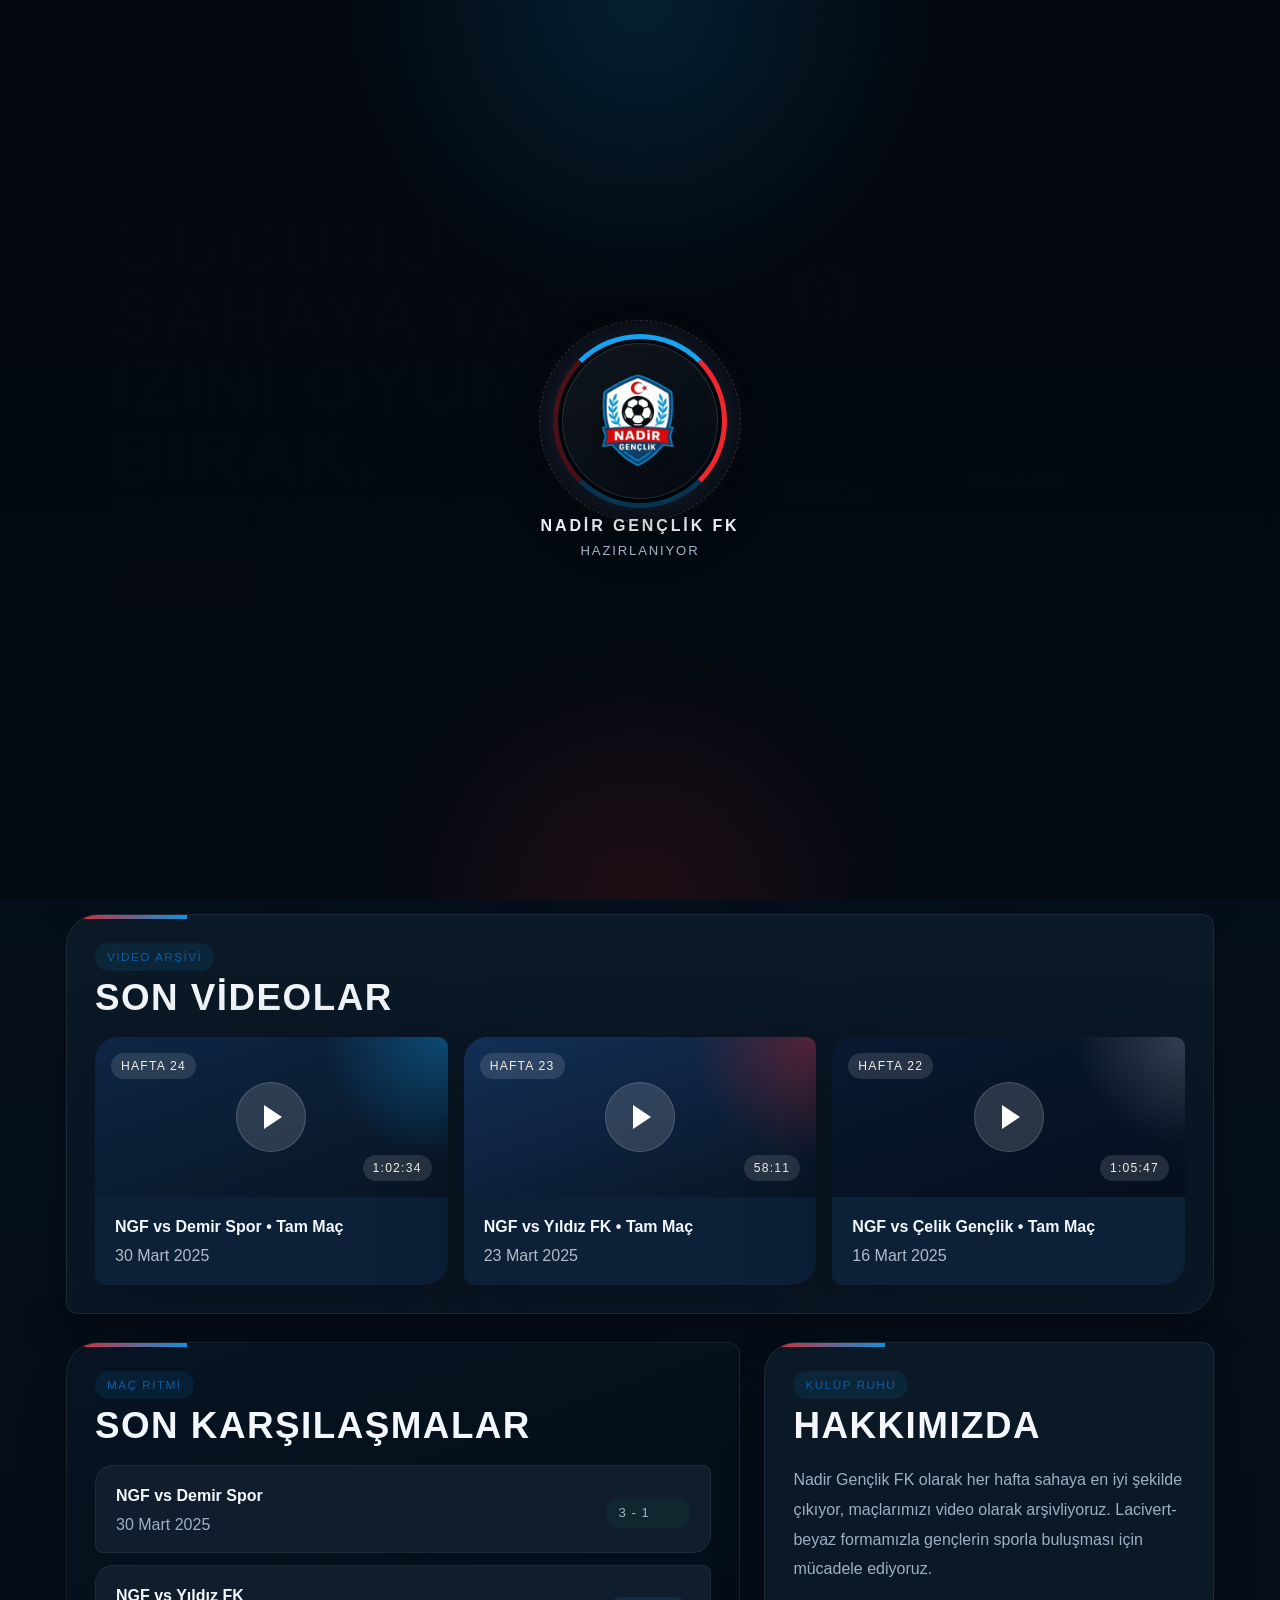
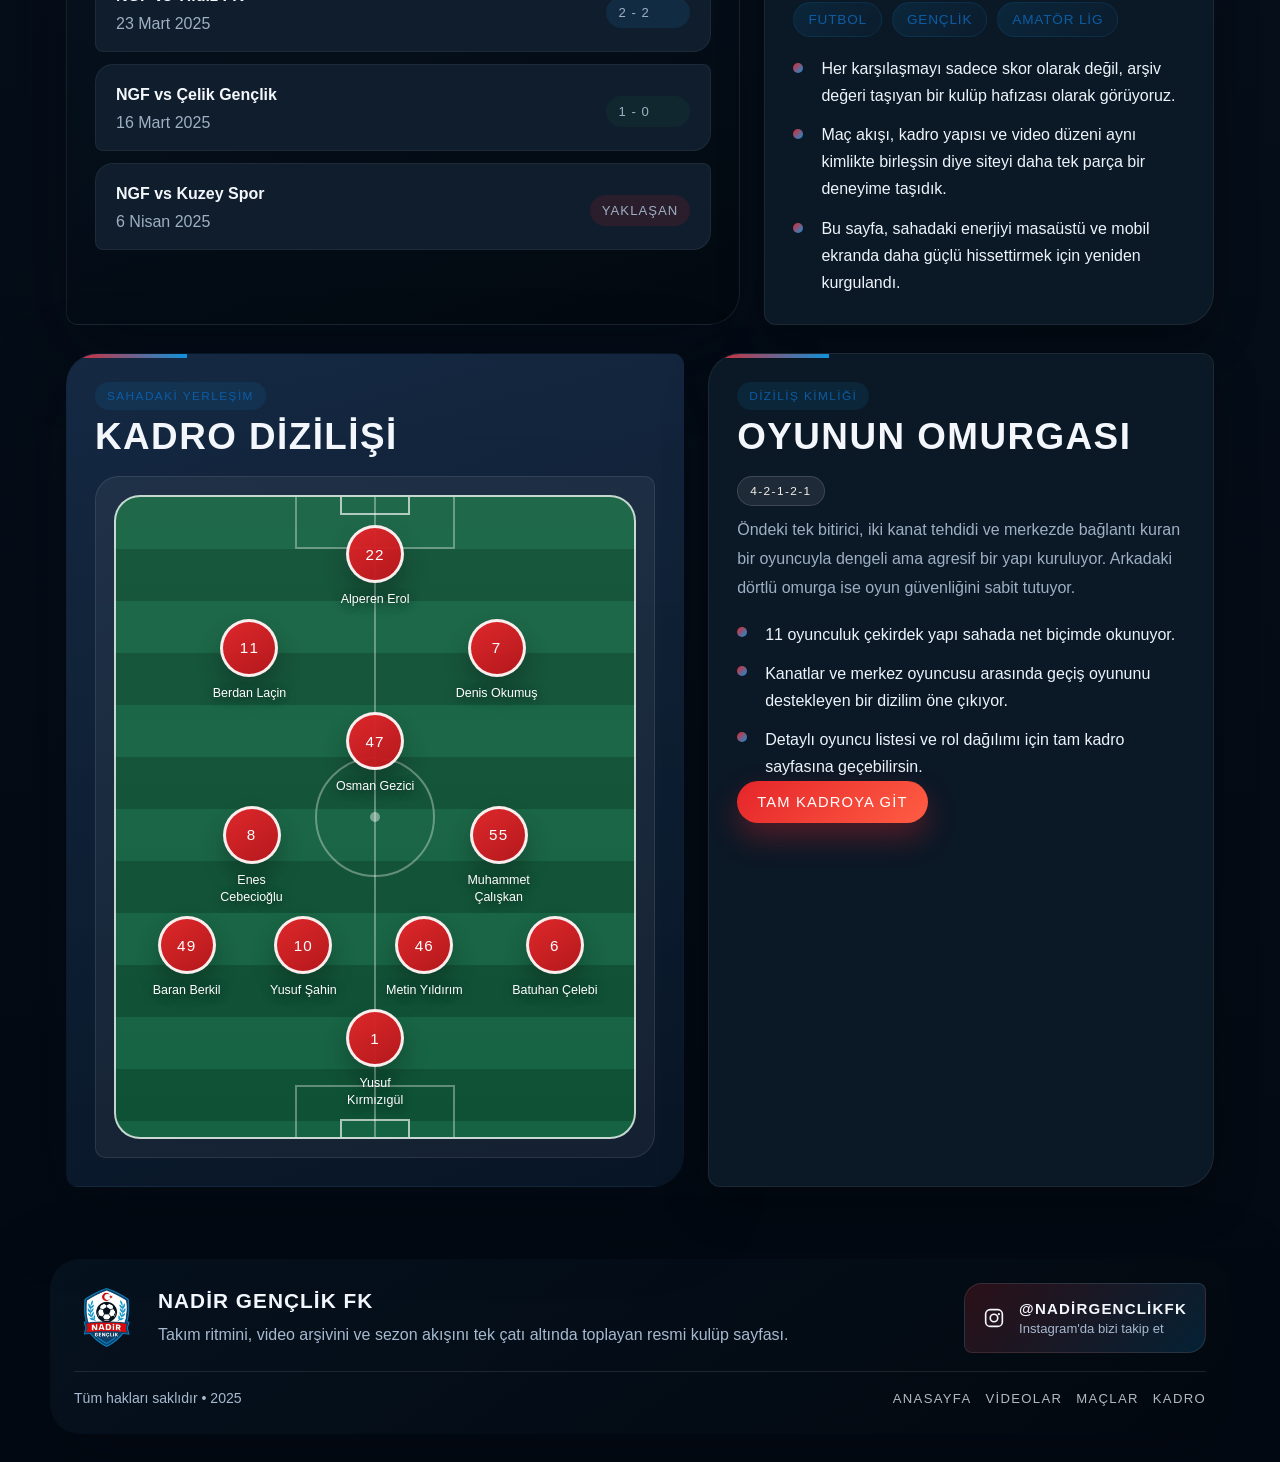
==== commit 22f1eca3: "Add files via upload" ====
--- a/index.html
+++ b/index.html
@@ -40,7 +40,6 @@
       <div class="nav-actions" id="nav-actions">
         <button class="theme-toggle" id="theme-toggle" type="button" aria-label="Temayı değiştir">
           <svg viewBox="0 0 24 24" aria-hidden="true"><path d="M21 12.8A8.99 8.99 0 0 1 11.2 3a1 1 0 0 0-1.14-1A10 10 0 1 0 22 13.94a1 1 0 0 0-1-1.14Z"/></svg>
-          <span id="theme-toggle-label">Beyaz Tema</span>
         </button>
         <div class="nav-links">
           <a href="index.html" aria-current="page">Anasayfa</a>
@@ -379,23 +378,21 @@
 
     (function () {
       var themeToggle = document.getElementById("theme-toggle");
-      var themeLabel = document.getElementById("theme-toggle-label");
-
-      function updateThemeButton() {
-        if (!themeLabel) return;
-        var isLight = document.body.getAttribute("data-theme") === "light";
-        themeLabel.textContent = isLight ? "Karanlık Tema" : "Beyaz Tema";
-      }
-
-      updateThemeButton();
 
       if (themeToggle) {
+        function updateThemeToggleLabel() {
+          var isLight = document.body.getAttribute("data-theme") === "light";
+          themeToggle.setAttribute("aria-label", isLight ? "Karanlık temaya geç" : "Beyaz temaya geç");
+        }
+
+        updateThemeToggleLabel();
+
         themeToggle.addEventListener("click", function () {
           var currentTheme = document.body.getAttribute("data-theme") === "light" ? "light" : "dark";
           var nextTheme = currentTheme === "light" ? "dark" : "light";
           document.body.setAttribute("data-theme", nextTheme);
           localStorage.setItem("ngf-theme", nextTheme);
-          updateThemeButton();
+          updateThemeToggleLabel();
         });
       }
 
--- a/styles.css
+++ b/styles.css
@@ -98,6 +98,33 @@
   --theme-toggle-text: var(--text-dark);
 }
 
+body:not([data-theme="light"]) {
+  --page-bg:
+    radial-gradient(circle at top left, rgba(16, 146, 219, 0.16), transparent 22%),
+    radial-gradient(circle at top right, rgba(229, 37, 42, 0.12), transparent 20%),
+    linear-gradient(180deg, #020811 0, #06101c 18rem, #07121f 18rem, #030912 100%);
+  --nav-surface: rgba(3, 11, 20, 0.9);
+  --nav-border: rgba(255, 255, 255, 0.08);
+  --hero-surface:
+    radial-gradient(circle at top right, rgba(16, 146, 219, 0.16), transparent 28%),
+    radial-gradient(circle at bottom left, rgba(229, 37, 42, 0.12), transparent 24%),
+    linear-gradient(145deg, rgba(6, 18, 31, 0.99), rgba(2, 8, 15, 0.99));
+  --dark-panel-surface: linear-gradient(160deg, rgba(7, 20, 35, 0.98), rgba(2, 9, 16, 0.99));
+  --footer-surface: linear-gradient(145deg, rgba(6, 18, 31, 0.99), rgba(2, 8, 15, 0.99));
+  --loader-surface:
+    radial-gradient(circle at top, rgba(16, 146, 219, 0.18), transparent 28%),
+    radial-gradient(circle at bottom, rgba(229, 37, 42, 0.12), transparent 24%),
+    linear-gradient(180deg, rgba(2, 7, 13, 0.995), rgba(3, 10, 18, 0.995));
+  --bg-card: #0b1826;
+  --bg-muted: #101d2c;
+  --text-dark: #edf4fb;
+  --text-muted: #9eb0c4;
+  --line-light: rgba(255, 255, 255, 0.08);
+  --theme-toggle-surface: rgba(255, 255, 255, 0.06);
+  --theme-toggle-border: rgba(255, 255, 255, 0.12);
+  --theme-toggle-text: var(--text-light);
+}
+
 body.is-loading {
   overflow: hidden;
 }
@@ -464,17 +491,13 @@
   display: inline-flex;
   align-items: center;
   justify-content: center;
-  gap: 10px;
-  min-height: 42px;
-  padding: 10px 14px;
-  border-radius: 999px;
+  width: 42px;
+  height: 42px;
+  padding: 0;
+  border-radius: 50%;
   border: 1px solid var(--theme-toggle-border);
   background: var(--theme-toggle-surface);
   color: var(--theme-toggle-text);
-  font-family: "Franklin Gothic Medium", "Arial Narrow", Arial, sans-serif;
-  font-size: 0.82rem;
-  letter-spacing: 0.08em;
-  text-transform: uppercase;
   transition: transform 0.25s ease, border-color 0.25s ease, background 0.25s ease;
 }
 
@@ -483,8 +506,8 @@
 }
 
 .theme-toggle svg {
-  width: 16px;
-  height: 16px;
+  width: 18px;
+  height: 18px;
   fill: currentColor;
 }
 
@@ -1067,6 +1090,40 @@
 .manifesto p {
   margin: 0;
   line-height: 1.85;
+  color: var(--text-muted);
+}
+
+body:not([data-theme="light"]) .panel:not(.panel-dark):not(.hero-panel):not(.pitch-panel):not(.page-hero) {
+  background: #0b1826;
+  border-color: rgba(255, 255, 255, 0.07);
+  box-shadow: 0 18px 44px rgba(0, 0, 0, 0.28);
+}
+
+body:not([data-theme="light"]) .stat-card,
+body:not([data-theme="light"]) .match-row,
+body:not([data-theme="light"]) .player-card,
+body:not([data-theme="light"]) .result-card {
+  background: #101d2c;
+  border-color: rgba(255, 255, 255, 0.06);
+}
+
+body:not([data-theme="light"]) .section-head h2,
+body:not([data-theme="light"]) .section-head h3,
+body:not([data-theme="light"]) .squad-title,
+body:not([data-theme="light"]) .results-title,
+body:not([data-theme="light"]) .player-meta strong,
+body:not([data-theme="light"]) .match-row strong,
+body:not([data-theme="light"]) .result-card strong,
+body:not([data-theme="light"]) .manifesto p strong {
+  color: var(--text-light);
+}
+
+body:not([data-theme="light"]) .match-row span,
+body:not([data-theme="light"]) .result-card span,
+body:not([data-theme="light"]) .player-meta span,
+body:not([data-theme="light"]) .manifesto p,
+body:not([data-theme="light"]) .lineup-info p,
+body:not([data-theme="light"]) .results-aside p {
   color: var(--text-muted);
 }
 
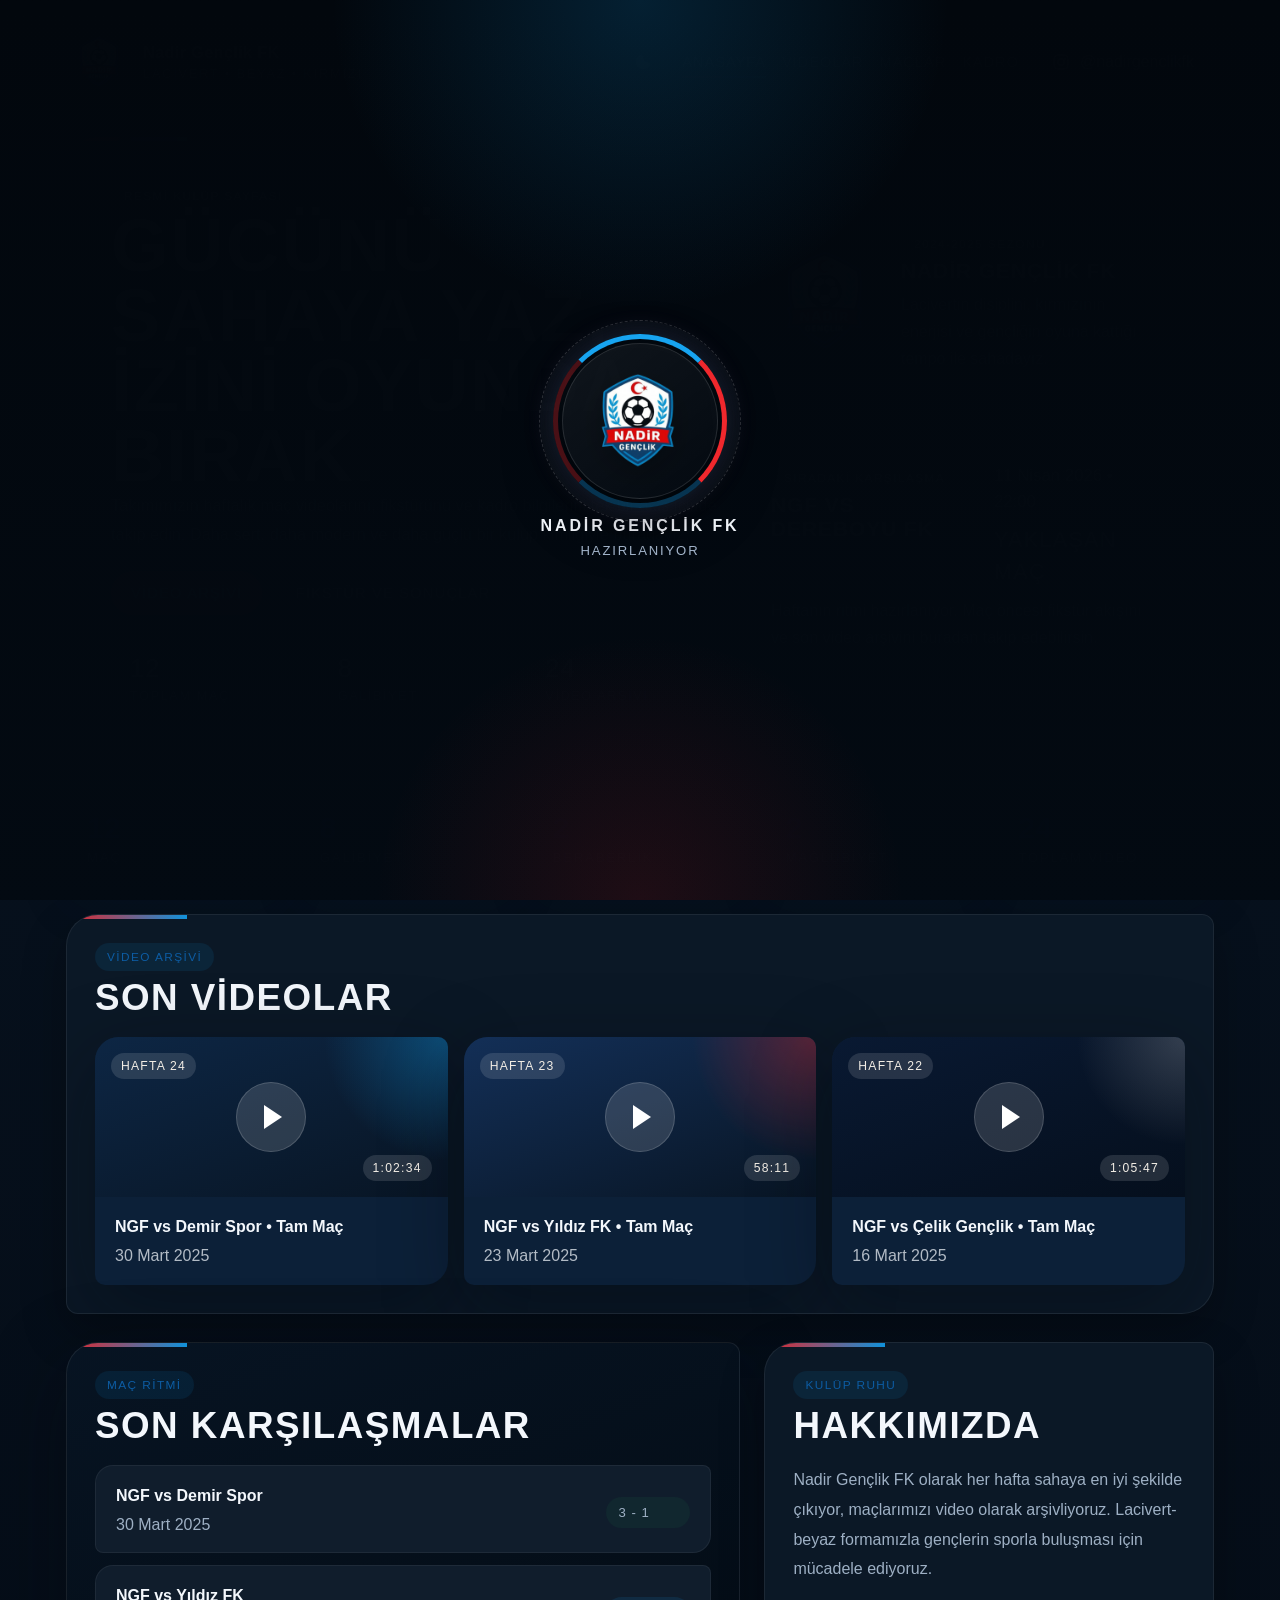
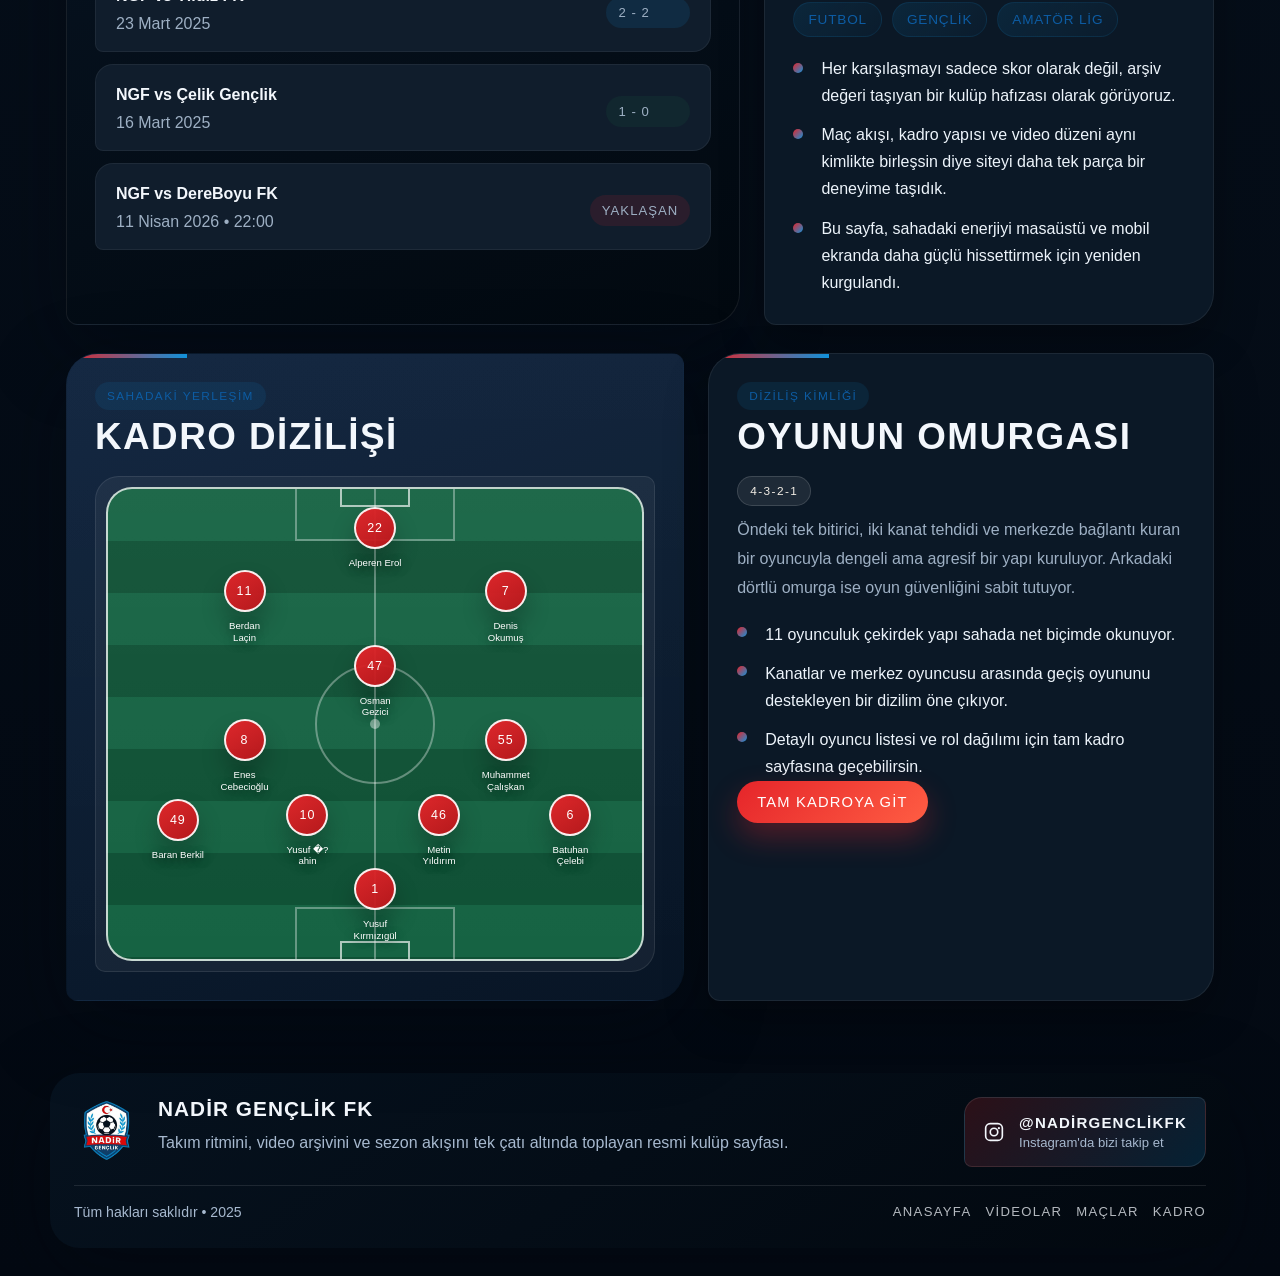
==== commit 720c5feb: "Add files via upload" ====
--- a/index.html
+++ b/index.html
@@ -1,467 +1,468 @@
-<!DOCTYPE html>
-<html lang="tr">
-<head>
-  <meta charset="UTF-8" />
-  <meta name="viewport" content="width=device-width, initial-scale=1.0" />
-  <meta name="theme-color" content="#071b34" />
-  <title>Nadir Gençlik FK</title>
-  <link rel="stylesheet" href="styles.css" />
-</head>
-<body class="home-page is-loading">
-  <div class="page-loader" id="page-loader" aria-hidden="true">
-    <div class="loader-core">
-      <div class="loader-ring">
-        <img src="logo.png" alt="Nadir Gençlik FK logosu" />
-      </div>
-      <div class="loader-copy">
-        <strong>Nadir Gençlik FK</strong>
-        <span>Hazırlanıyor</span>
-      </div>
-    </div>
-  </div>
-  <div class="cursor-ring" id="cursor-ring" aria-hidden="true"></div>
-  <div class="cursor-dot" id="cursor-dot" aria-hidden="true"></div>
-  <header class="site-header">
-    <nav class="nav-shell" aria-label="Ana menü">
-      <a class="nav-logo" href="index.html">
-        <img src="logo.png" alt="Nadir Gençlik FK logosu" />
-        <div class="logo-copy">
-          <span class="logo-name">Nadir Gençlik FK</span>
-          <span class="logo-sub">Lacivert • Beyaz • Kırmızı</span>
-        </div>
-      </a>
-      <button class="nav-toggle" id="nav-toggle" type="button" aria-label="Menüyü aç" aria-expanded="false" aria-controls="nav-actions">
-        <span class="nav-toggle-lines" aria-hidden="true">
-          <span></span>
-          <span></span>
-          <span></span>
-        </span>
-      </button>
-      <div class="nav-actions" id="nav-actions">
-        <button class="theme-toggle" id="theme-toggle" type="button" aria-label="Temayı değiştir">
-          <svg viewBox="0 0 24 24" aria-hidden="true"><path d="M21 12.8A8.99 8.99 0 0 1 11.2 3a1 1 0 0 0-1.14-1A10 10 0 1 0 22 13.94a1 1 0 0 0-1-1.14Z"/></svg>
-        </button>
-        <div class="nav-links">
-          <a href="index.html" aria-current="page">Anasayfa</a>
-          <a href="#videolar">Videolar</a>
-          <a href="mac-sonuclari.html">Maçlar</a>
-          <a href="kadro.html">Kadro</a>
-        </div>
-        <a class="social-pill" href="https://instagram.com/nadirgenclikfk" target="_blank" rel="noopener noreferrer" aria-label="Instagram hesabı">
-          <svg viewBox="0 0 24 24" aria-hidden="true"><path d="M7.75 2h8.5A5.75 5.75 0 0 1 22 7.75v8.5A5.75 5.75 0 0 1 16.25 22h-8.5A5.75 5.75 0 0 1 2 16.25v-8.5A5.75 5.75 0 0 1 7.75 2Zm0 1.8A3.95 3.95 0 0 0 3.8 7.75v8.5A3.95 3.95 0 0 0 7.75 20.2h8.5a3.95 3.95 0 0 0 3.95-3.95v-8.5a3.95 3.95 0 0 0-3.95-3.95h-8.5ZM12 7a5 5 0 1 1 0 10 5 5 0 0 1 0-10Zm0 1.8A3.2 3.2 0 1 0 12 15.2 3.2 3.2 0 0 0 12 8.8Zm5.35-2.15a1.2 1.2 0 1 1 0 2.4 1.2 1.2 0 0 1 0-2.4Z"/></svg>
-          <span>@nadirgenclikfk</span>
-        </a>
-      </div>
-    </nav>
-  </header>
-
-  <main class="page-shell">
-    <section class="panel hero-panel">
-      <div class="hero-grid">
-        <div class="hero-copy">
-          <div>
-            <span class="eyebrow">Resmi Kulüp Sayfası</span>
-            <h1>Gücünü sahaya yaz, izini oyunda bırak.</h1>
-            <p>Takımımızın haftalık maç videolarını, fikstürünü ve kadro bilgilerini tek bir akış içinde takip edin. Daha sert, daha modern ve daha güçlü bir kulüp kimliğiyle buradayız.</p>
-          </div>
-          <div class="hero-actions">
-            <a class="button button-primary" href="#videolar">Video Arşivi</a>
-            <a class="button button-secondary" href="mac-sonuclari.html">Fikstür ve Sonuçlar</a>
-          </div>
-          <div class="hero-metrics">
-            <div>
-              <span class="stat-value">12</span>
-              <span class="stat-label">Toplam Maç</span>
-            </div>
-            <div>
-              <span class="stat-value">8</span>
-              <span class="stat-label">Galibiyet</span>
-            </div>
-            <div>
-              <span class="stat-value">24</span>
-              <span class="stat-label">Video Arşivi</span>
-            </div>
-          </div>
-        </div>
-
-        <div class="hero-side">
-          <article class="crest-card">
-            <img src="logo.png" alt="Nadir Gençlik FK arması" />
-            <div class="crest-copy">
-              <span class="page-tag">2024-2025 Sezonu</span>
-              <strong>Nadir Gençlik FK</strong>
-              <p>Lacivertin disiplini, kırmızının enerjisi ve gençliğin oyuna kattığı tempo ile sahadayız.</p>
-            </div>
-          </article>
-
-          <article class="mini-match">
-            <div class="mini-match-head">
-              <div>
-                <span class="mini-match-label">Sıradaki Karşılaşma</span>
-                <strong>NGF vs Kuzey Spor</strong>
-              </div>
-              <div class="mini-match-meta">
-                6 Nisan 2025
-                <span class="mini-vs">Yaklaşan Maç</span>
-              </div>
-            </div>
+<!DOCTYPE html>
+<html lang="tr">
+<head>
+  <meta charset="UTF-8" />
+  <meta name="viewport" content="width=device-width, initial-scale=1.0" />
+  <meta name="theme-color" content="#071b34" />
+  <title>Nadir Gençlik FK</title>
+  <link rel="icon" type="image/png" href="logo.png" />
+  <link rel="stylesheet" href="styles.css" />
+</head>
+<body class="home-page is-loading">
+  <div class="page-loader" id="page-loader" aria-hidden="true">
+    <div class="loader-core">
+      <div class="loader-ring">
+        <img src="logo.png" alt="Nadir Gençlik FK logosu" />
+      </div>
+      <div class="loader-copy">
+        <strong>Nadir Gençlik FK</strong>
+        <span>Hazırlanıyor</span>
+      </div>
+    </div>
+  </div>
+  <div class="cursor-ring" id="cursor-ring" aria-hidden="true"></div>
+  <div class="cursor-dot" id="cursor-dot" aria-hidden="true"></div>
+  <header class="site-header">
+    <nav class="nav-shell" aria-label="Ana menü">
+      <a class="nav-logo" href="index.html">
+        <img src="logo.png" alt="Nadir Gençlik FK logosu" />
+        <div class="logo-copy">
+          <span class="logo-name">Nadir Gençlik FK</span>
+          <span class="logo-sub">Lacivert • Beyaz • Kırmızı</span>
+        </div>
+      </a>
+      <button class="nav-toggle" id="nav-toggle" type="button" aria-label="Menüyü aç" aria-expanded="false" aria-controls="nav-actions">
+        <span class="nav-toggle-lines" aria-hidden="true">
+          <span></span>
+          <span></span>
+          <span></span>
+        </span>
+      </button>
+      <div class="nav-actions" id="nav-actions">
+        <button class="theme-toggle" id="theme-toggle" type="button" aria-label="Temayı değiştir">
+          <svg viewBox="0 0 24 24" aria-hidden="true"><path d="M21 12.8A8.99 8.99 0 0 1 11.2 3a1 1 0 0 0-1.14-1A10 10 0 1 0 22 13.94a1 1 0 0 0-1-1.14Z"/></svg>
+        </button>
+        <div class="nav-links">
+          <a href="index.html" aria-current="page">Anasayfa</a>
+          <a href="#videolar">Videolar</a>
+          <a href="mac-sonuclari.html">Maçlar</a>
+          <a href="kadro.html">Kadro</a>
+        </div>
+        <a class="social-pill" href="https://instagram.com/nadirgenclikfk" target="_blank" rel="noopener noreferrer" aria-label="Instagram hesabı">
+          <svg viewBox="0 0 24 24" aria-hidden="true"><path d="M7.75 2h8.5A5.75 5.75 0 0 1 22 7.75v8.5A5.75 5.75 0 0 1 16.25 22h-8.5A5.75 5.75 0 0 1 2 16.25v-8.5A5.75 5.75 0 0 1 7.75 2Zm0 1.8A3.95 3.95 0 0 0 3.8 7.75v8.5A3.95 3.95 0 0 0 7.75 20.2h8.5a3.95 3.95 0 0 0 3.95-3.95v-8.5a3.95 3.95 0 0 0-3.95-3.95h-8.5ZM12 7a5 5 0 1 1 0 10 5 5 0 0 1 0-10Zm0 1.8A3.2 3.2 0 1 0 12 15.2 3.2 3.2 0 0 0 12 8.8Zm5.35-2.15a1.2 1.2 0 1 1 0 2.4 1.2 1.2 0 0 1 0-2.4Z"/></svg>
+          <span>@nadirgenclikfk</span>
+        </a>
+      </div>
+    </nav>
+  </header>
+
+  <main class="page-shell">
+    <section class="panel hero-panel">
+      <div class="hero-grid">
+        <div class="hero-copy">
+          <div>
+            <span class="eyebrow">Resmi Kulüp Sayfası</span>
+            <h1>Gücünü sahaya yaz, izini oyunda bırak.</h1>
+            <p>Takımımızın haftalık maç videolarını, fikstürünü ve kadro bilgilerini tek bir akış içinde takip edin. Daha sert, daha modern ve daha güçlü bir kulüp kimliğiyle buradayız.</p>
+          </div>
+          <div class="hero-actions">
+            <a class="button button-primary" href="#videolar">Video Arşivi</a>
+            <a class="button button-secondary" href="mac-sonuclari.html">Fikstür ve Sonuçlar</a>
+          </div>
+          <div class="hero-metrics">
+            <div>
+              <span class="stat-value">12</span>
+              <span class="stat-label">Toplam Maç</span>
+            </div>
+            <div>
+              <span class="stat-value">8</span>
+              <span class="stat-label">Galibiyet</span>
+            </div>
+            <div>
+              <span class="stat-value">24</span>
+              <span class="stat-label">Video Arşivi</span>
+            </div>
+          </div>
+        </div>
+
+        <div class="hero-side">
+          <article class="crest-card">
+            <img src="logo.png" alt="Nadir Gençlik FK arması" />
+            <div class="crest-copy">
+              <span class="page-tag">2024-2025 Sezonu</span>
+              <strong>Nadir Gençlik FK</strong>
+              <p>Lacivertin disiplini, kırmızının enerjisi ve gençliğin oyuna kattığı tempo ile sahadayız.</p>
+            </div>
+          </article>
+
+          <article class="mini-match">
+            <div class="mini-match-head">
+              <div>
+                <span class="mini-match-label">Sıradaki Karşılaşma</span>
+                <strong>NGF vs DereBoyu FK</strong>
+              </div>
+              <div class="mini-match-meta">
+                11 Nisan 2026 • 22:00
+                <span class="mini-vs">Yaklaşan Maç</span>
+              </div>
+            </div>
             <p>Haftanın ritmi hazırlanıyor. Maç öncesi fikstür akışını ve son video arşivini buradan takip edebilirsin.</p>
-          </article>
-        </div>
-      </div>
-    </section>
-
-    <section class="summary-grid" aria-label="Sezon özeti">
-      <article class="stat-card"><strong>12</strong><span>Maç</span></article>
-      <article class="stat-card"><strong>8</strong><span>Galibiyet</span></article>
-      <article class="stat-card"><strong>2</strong><span>Beraberlik</span></article>
-      <article class="stat-card"><strong>2</strong><span>Mağlubiyet</span></article>
-      <article class="stat-card"><strong>24</strong><span>Toplam Video</span></article>
-    </section>
-
-    <section class="section-block panel content-panel" id="videolar">
-      <div class="section-head">
-        <span class="section-kicker">Video Arşivi</span>
-        <h2>Son Videolar</h2>
-      </div>
-      <div class="video-grid">
-        <article class="video-card">
-          <div class="video-top">
-            <span class="video-week">Hafta 24</span>
-            <div class="play-ring"><span></span></div>
-            <span class="video-time">1:02:34</span>
-          </div>
-          <div class="video-body">
-            <strong>NGF vs Demir Spor • Tam Maç</strong>
-            <span>30 Mart 2025</span>
-          </div>
-        </article>
-        <article class="video-card">
-          <div class="video-top">
-            <span class="video-week">Hafta 23</span>
-            <div class="play-ring"><span></span></div>
-            <span class="video-time">58:11</span>
-          </div>
-          <div class="video-body">
-            <strong>NGF vs Yıldız FK • Tam Maç</strong>
-            <span>23 Mart 2025</span>
-          </div>
-        </article>
-        <article class="video-card">
-          <div class="video-top">
-            <span class="video-week">Hafta 22</span>
-            <div class="play-ring"><span></span></div>
-            <span class="video-time">1:05:47</span>
-          </div>
-          <div class="video-body">
-            <strong>NGF vs Çelik Gençlik • Tam Maç</strong>
-            <span>16 Mart 2025</span>
-          </div>
-        </article>
-      </div>
-    </section>
-
-    <section class="section-block home-grid">
-      <article class="panel panel-dark content-panel">
-        <div class="section-head">
-          <span class="section-kicker">Maç Ritmi</span>
-          <h2>Son Karşılaşmalar</h2>
-        </div>
-        <div class="match-list">
-          <div class="match-row">
-            <div class="row-flex">
-              <div>
-                <strong>NGF vs Demir Spor</strong>
-                <span>30 Mart 2025</span>
-              </div>
-              <span class="result-badge result-win">3 - 1</span>
-            </div>
-          </div>
-          <div class="match-row">
-            <div class="row-flex">
-              <div>
-                <strong>NGF vs Yıldız FK</strong>
-                <span>23 Mart 2025</span>
-              </div>
-              <span class="result-badge result-draw">2 - 2</span>
-            </div>
-          </div>
-          <div class="match-row">
-            <div class="row-flex">
-              <div>
-                <strong>NGF vs Çelik Gençlik</strong>
-                <span>16 Mart 2025</span>
-              </div>
-              <span class="result-badge result-win">1 - 0</span>
-            </div>
-          </div>
-          <div class="match-row">
-            <div class="row-flex">
-              <div>
-                <strong>NGF vs Kuzey Spor</strong>
-                <span>6 Nisan 2025</span>
-              </div>
-              <span class="result-badge result-upcoming">Yaklaşan</span>
-            </div>
-          </div>
-        </div>
-      </article>
-
-      <article class="panel manifesto">
-        <div class="section-head">
-          <span class="section-kicker">Kulüp Ruhu</span>
-          <h2>Hakkımızda</h2>
-        </div>
-        <p>Nadir Gençlik FK olarak her hafta sahaya en iyi şekilde çıkıyor, maçlarımızı video olarak arşivliyoruz. Lacivert-beyaz formamızla gençlerin sporla buluşması için mücadele ediyoruz.</p>
-        <div class="tag-row">
-          <span class="tag-chip">Futbol</span>
-          <span class="tag-chip">Gençlik</span>
-          <span class="tag-chip">Amatör Lig</span>
-        </div>
-        <ul class="note-list">
-          <li>Her karşılaşmayı sadece skor olarak değil, arşiv değeri taşıyan bir kulüp hafızası olarak görüyoruz.</li>
-          <li>Maç akışı, kadro yapısı ve video düzeni aynı kimlikte birleşsin diye siteyi daha tek parça bir deneyime taşıdık.</li>
-          <li>Bu sayfa, sahadaki enerjiyi masaüstü ve mobil ekranda daha güçlü hissettirmek için yeniden kurgulandı.</li>
-        </ul>
-      </article>
-    </section>
-
-    <section class="section-block lineup-layout">
-      <article class="panel pitch-panel">
-        <div class="section-head">
-          <span class="section-kicker">Sahadaki Yerleşim</span>
-          <h2>Kadro Dizilişi</h2>
-        </div>
-        <div class="pitch-shell">
-          <div class="pitch">
-            <div class="goal-box-top"></div>
-            <div class="goal-box-bottom"></div>
-            <div class="goal-top"></div>
-            <div class="goal-bottom"></div>
-            <div class="pitch-circle"></div>
-            <div class="pitch-dot"></div>
-            <div class="pitch-inner">
-              <div class="row">
-                <div class="player-pin">
-                  <div class="pin-circle"><span>22</span></div>
-                  <div class="pin-name">Alperen Erol</div>
-                </div>
-              </div>
-              <div class="row">
-                <div class="player-pin">
-                  <div class="pin-circle"><span>11</span></div>
-                  <div class="pin-name">Berdan Laçin</div>
-                </div>
-                <div class="player-pin">
-                  <div class="pin-circle"><span>7</span></div>
-                  <div class="pin-name">Denis Okumuş</div>
-                </div>
-              </div>
-              <div class="row">
-                <div class="player-pin">
-                  <div class="pin-circle"><span>47</span></div>
-                  <div class="pin-name">Osman Gezici</div>
-                </div>
-              </div>
-              <div class="row">
-                <div class="player-pin">
-                  <div class="pin-circle"><span>8</span></div>
-                  <div class="pin-name">Enes Cebecioğlu</div>
-                </div>
-                <div class="player-pin">
-                  <div class="pin-circle"><span>55</span></div>
-                  <div class="pin-name">Muhammet Çalışkan</div>
-                </div>
-              </div>
-              <div class="row">
-                <div class="player-pin">
-                  <div class="pin-circle"><span>49</span></div>
-                  <div class="pin-name">Baran Berkil</div>
-                </div>
-                <div class="player-pin">
-                  <div class="pin-circle"><span>10</span></div>
-                  <div class="pin-name">Yusuf Şahin</div>
-                </div>
-                <div class="player-pin">
-                  <div class="pin-circle"><span>46</span></div>
-                  <div class="pin-name">Metin Yıldırım</div>
-                </div>
-                <div class="player-pin">
-                  <div class="pin-circle"><span>6</span></div>
-                  <div class="pin-name">Batuhan Çelebi</div>
-                </div>
-              </div>
-              <div class="row">
-                <div class="player-pin">
-                  <div class="pin-circle"><span>1</span></div>
-                  <div class="pin-name">Yusuf Kırmızıgül</div>
-                </div>
-              </div>
-            </div>
-          </div>
-        </div>
-      </article>
-
-      <aside class="panel lineup-info">
-        <div class="section-head">
-          <span class="section-kicker">Diziliş Kimliği</span>
-          <h2>Oyunun Omurgası</h2>
-        </div>
-        <span class="formation-pill">4-2-1-2-1</span>
-        <p>Öndeki tek bitirici, iki kanat tehdidi ve merkezde bağlantı kuran bir oyuncuyla dengeli ama agresif bir yapı kuruluyor. Arkadaki dörtlü omurga ise oyun güvenliğini sabit tutuyor.</p>
-        <ul class="note-list">
-          <li>11 oyunculuk çekirdek yapı sahada net biçimde okunuyor.</li>
-          <li>Kanatlar ve merkez oyuncusu arasında geçiş oyununu destekleyen bir dizilim öne çıkıyor.</li>
-          <li>Detaylı oyuncu listesi ve rol dağılımı için tam kadro sayfasına geçebilirsin.</li>
-        </ul>
-        <div class="hero-actions">
-          <a class="button button-primary" href="kadro.html">Tam Kadroya Git</a>
-        </div>
-      </aside>
-    </section>
-  </main>
-
-  <footer class="site-footer">
-    <div class="footer-shell">
-      <div class="footer-main">
-        <div class="footer-brand">
-          <img src="logo.png" alt="Nadir Gençlik FK logosu" />
-          <div>
-            <strong>Nadir Gençlik FK</strong>
-            <p>Takım ritmini, video arşivini ve sezon akışını tek çatı altında toplayan resmi kulüp sayfası.</p>
-          </div>
-        </div>
-
-        <a class="footer-social-card" href="https://instagram.com/nadirgenclikfk" target="_blank" rel="noopener noreferrer" aria-label="Instagram hesabı">
-          <svg class="social-icon" viewBox="0 0 24 24" aria-hidden="true"><path d="M7.75 2h8.5A5.75 5.75 0 0 1 22 7.75v8.5A5.75 5.75 0 0 1 16.25 22h-8.5A5.75 5.75 0 0 1 2 16.25v-8.5A5.75 5.75 0 0 1 7.75 2Zm0 1.8A3.95 3.95 0 0 0 3.8 7.75v8.5A3.95 3.95 0 0 0 7.75 20.2h8.5a3.95 3.95 0 0 0 3.95-3.95v-8.5a3.95 3.95 0 0 0-3.95-3.95h-8.5ZM12 7a5 5 0 1 1 0 10 5 5 0 0 1 0-10Zm0 1.8A3.2 3.2 0 1 0 12 15.2 3.2 3.2 0 0 0 12 8.8Zm5.35-2.15a1.2 1.2 0 1 1 0 2.4 1.2 1.2 0 0 1 0-2.4Z"/></svg>
-          <div class="footer-social-copy">
-            <strong>@nadirgenclikfk</strong>
-            <span>Instagram'da bizi takip et</span>
-          </div>
-        </a>
-      </div>
-
-      <div class="footer-bottom">
-        <div class="footer-note">Tüm hakları saklıdır • 2025</div>
-        <div class="footer-nav">
-          <a href="index.html">Anasayfa</a>
-          <a href="#videolar">Videolar</a>
-          <a href="mac-sonuclari.html">Maçlar</a>
-          <a href="kadro.html">Kadro</a>
-        </div>
-      </div>
-    </div>
-  </footer>
-  <script>
-    var loaderStart = Date.now();
-
-    (function () {
-      var savedTheme = localStorage.getItem("ngf-theme");
-      if (savedTheme === "light" || savedTheme === "dark") {
-        document.body.setAttribute("data-theme", savedTheme);
-      }
-    })();
-
-    window.addEventListener("load", function () {
-      var loader = document.getElementById("page-loader");
-      if (!loader) return;
-      var elapsed = Date.now() - loaderStart;
-      var remaining = Math.max(0, 1800 - elapsed);
-      window.setTimeout(function () {
-        document.body.classList.remove("is-loading");
-        loader.classList.add("is-hidden");
-        window.setTimeout(function () {
-          loader.remove();
-        }, 500);
-      }, remaining);
-    });
-
-    (function () {
-      var themeToggle = document.getElementById("theme-toggle");
-
-      if (themeToggle) {
-        function updateThemeToggleLabel() {
-          var isLight = document.body.getAttribute("data-theme") === "light";
-          themeToggle.setAttribute("aria-label", isLight ? "Karanlık temaya geç" : "Beyaz temaya geç");
-        }
-
-        updateThemeToggleLabel();
-
-        themeToggle.addEventListener("click", function () {
-          var currentTheme = document.body.getAttribute("data-theme") === "light" ? "light" : "dark";
-          var nextTheme = currentTheme === "light" ? "dark" : "light";
-          document.body.setAttribute("data-theme", nextTheme);
-          localStorage.setItem("ngf-theme", nextTheme);
-          updateThemeToggleLabel();
-        });
-      }
-
-      var navToggle = document.getElementById("nav-toggle");
-      var navActions = document.getElementById("nav-actions");
-      var navShell = document.querySelector(".nav-shell");
-
-      if (navToggle && navActions && navShell) {
-        navToggle.addEventListener("click", function () {
-          var isOpen = navShell.classList.toggle("is-open");
-          navToggle.setAttribute("aria-expanded", String(isOpen));
-          navToggle.setAttribute("aria-label", isOpen ? "Menüyü kapat" : "Menüyü aç");
-        });
-
-        navActions.querySelectorAll("a").forEach(function (link) {
-          link.addEventListener("click", function () {
-            navShell.classList.remove("is-open");
-            navToggle.setAttribute("aria-expanded", "false");
-            navToggle.setAttribute("aria-label", "Menüyü aç");
-          });
-        });
-      }
-
-      if (!window.matchMedia("(pointer: fine)").matches) return;
-
-      var ring = document.getElementById("cursor-ring");
-      var dot = document.getElementById("cursor-dot");
-      if (!ring || !dot) return;
-
-      document.body.classList.add("has-fancy-cursor");
-
-      var ringX = window.innerWidth / 2;
-      var ringY = window.innerHeight / 2;
-      var mouseX = ringX;
-      var mouseY = ringY;
-
-      function animate() {
-        ringX += (mouseX - ringX) * 0.18;
-        ringY += (mouseY - ringY) * 0.18;
-        ring.style.transform = "translate(" + ringX + "px, " + ringY + "px) translate(-50%, -50%)";
-        dot.style.transform = "translate(" + mouseX + "px, " + mouseY + "px) translate(-50%, -50%)";
-        window.requestAnimationFrame(animate);
-      }
-
-      window.addEventListener("mousemove", function (event) {
-        mouseX = event.clientX;
-        mouseY = event.clientY;
-        ring.classList.add("is-visible");
-        dot.classList.add("is-visible");
-      });
-
-      window.addEventListener("mouseout", function () {
-        ring.classList.remove("is-visible");
-        dot.classList.remove("is-visible");
-      });
-
-      document.querySelectorAll("a, button, .button, .social-pill, .footer-social-card, .video-card, .player-card, .match-row, .result-card, .tag-chip").forEach(function (item) {
-        item.addEventListener("mouseenter", function () {
-          ring.classList.add("is-active");
-          dot.classList.add("is-active");
-        });
-        item.addEventListener("mouseleave", function () {
-          ring.classList.remove("is-active");
-          dot.classList.remove("is-active");
-        });
-      });
-
-      animate();
-    })();
-  </script>
-</body>
-</html>
+          </article>
+        </div>
+      </div>
+    </section>
+
+    <section class="summary-grid" aria-label="Sezon özeti">
+      <article class="stat-card"><strong>12</strong><span>Maç</span></article>
+      <article class="stat-card"><strong>8</strong><span>Galibiyet</span></article>
+      <article class="stat-card"><strong>2</strong><span>Beraberlik</span></article>
+      <article class="stat-card"><strong>2</strong><span>Mağlubiyet</span></article>
+      <article class="stat-card"><strong>24</strong><span>Toplam Video</span></article>
+    </section>
+
+    <section class="section-block panel content-panel" id="videolar">
+      <div class="section-head">
+        <span class="section-kicker">Video Arşivi</span>
+        <h2>Son Videolar</h2>
+      </div>
+      <div class="video-grid">
+        <article class="video-card">
+          <div class="video-top">
+            <span class="video-week">Hafta 24</span>
+            <div class="play-ring"><span></span></div>
+            <span class="video-time">1:02:34</span>
+          </div>
+          <div class="video-body">
+            <strong>NGF vs Demir Spor • Tam Maç</strong>
+            <span>30 Mart 2025</span>
+          </div>
+        </article>
+        <article class="video-card">
+          <div class="video-top">
+            <span class="video-week">Hafta 23</span>
+            <div class="play-ring"><span></span></div>
+            <span class="video-time">58:11</span>
+          </div>
+          <div class="video-body">
+            <strong>NGF vs Yıldız FK • Tam Maç</strong>
+            <span>23 Mart 2025</span>
+          </div>
+        </article>
+        <article class="video-card">
+          <div class="video-top">
+            <span class="video-week">Hafta 22</span>
+            <div class="play-ring"><span></span></div>
+            <span class="video-time">1:05:47</span>
+          </div>
+          <div class="video-body">
+            <strong>NGF vs Çelik Gençlik • Tam Maç</strong>
+            <span>16 Mart 2025</span>
+          </div>
+        </article>
+      </div>
+    </section>
+
+    <section class="section-block home-grid">
+      <article class="panel panel-dark content-panel">
+        <div class="section-head">
+          <span class="section-kicker">Maç Ritmi</span>
+          <h2>Son Karşılaşmalar</h2>
+        </div>
+        <div class="match-list">
+          <div class="match-row">
+            <div class="row-flex">
+              <div>
+                <strong>NGF vs Demir Spor</strong>
+                <span>30 Mart 2025</span>
+              </div>
+              <span class="result-badge result-win">3 - 1</span>
+            </div>
+          </div>
+          <div class="match-row">
+            <div class="row-flex">
+              <div>
+                <strong>NGF vs Yıldız FK</strong>
+                <span>23 Mart 2025</span>
+              </div>
+              <span class="result-badge result-draw">2 - 2</span>
+            </div>
+          </div>
+          <div class="match-row">
+            <div class="row-flex">
+              <div>
+                <strong>NGF vs Çelik Gençlik</strong>
+                <span>16 Mart 2025</span>
+              </div>
+              <span class="result-badge result-win">1 - 0</span>
+            </div>
+          </div>
+          <div class="match-row">
+            <div class="row-flex">
+              <div>
+                <strong>NGF vs DereBoyu FK</strong>
+                <span>11 Nisan 2026 • 22:00</span>
+              </div>
+              <span class="result-badge result-upcoming">Yaklaşan</span>
+            </div>
+          </div>
+        </div>
+      </article>
+
+      <article class="panel manifesto">
+        <div class="section-head">
+          <span class="section-kicker">Kulüp Ruhu</span>
+          <h2>Hakkımızda</h2>
+        </div>
+        <p>Nadir Gençlik FK olarak her hafta sahaya en iyi şekilde çıkıyor, maçlarımızı video olarak arşivliyoruz. Lacivert-beyaz formamızla gençlerin sporla buluşması için mücadele ediyoruz.</p>
+        <div class="tag-row">
+          <span class="tag-chip">Futbol</span>
+          <span class="tag-chip">Gençlik</span>
+          <span class="tag-chip">Amatör Lig</span>
+        </div>
+        <ul class="note-list">
+          <li>Her karşılaşmayı sadece skor olarak değil, arşiv değeri taşıyan bir kulüp hafızası olarak görüyoruz.</li>
+          <li>Maç akışı, kadro yapısı ve video düzeni aynı kimlikte birleşsin diye siteyi daha tek parça bir deneyime taşıdık.</li>
+          <li>Bu sayfa, sahadaki enerjiyi masaüstü ve mobil ekranda daha güçlü hissettirmek için yeniden kurgulandı.</li>
+        </ul>
+      </article>
+    </section>
+
+    <section class="section-block lineup-layout">
+      <article class="panel pitch-panel">
+        <div class="section-head">
+          <span class="section-kicker">Sahadaki Yerleşim</span>
+          <h2>Kadro Dizilişi</h2>
+        </div>
+        <div class="pitch-shell">
+          <div class="pitch">
+            <div class="goal-box-top"></div>
+            <div class="goal-box-bottom"></div>
+            <div class="goal-top"></div>
+            <div class="goal-bottom"></div>
+            <div class="pitch-circle"></div>
+            <div class="pitch-dot"></div>
+            <div class="pitch-inner">
+              <div class="row">
+                <div class="player-pin">
+                  <div class="pin-circle"><span>22</span></div>
+                  <div class="pin-name">Alperen Erol</div>
+                </div>
+              </div>
+              <div class="row">
+                <div class="player-pin">
+                  <div class="pin-circle"><span>11</span></div>
+                  <div class="pin-name">Berdan Laçin</div>
+                </div>
+                <div class="player-pin">
+                  <div class="pin-circle"><span>7</span></div>
+                  <div class="pin-name">Denis Okumuş</div>
+                </div>
+              </div>
+              <div class="row">
+                <div class="player-pin">
+                  <div class="pin-circle"><span>47</span></div>
+                  <div class="pin-name">Osman Gezici</div>
+                </div>
+              </div>
+              <div class="row">
+                <div class="player-pin">
+                  <div class="pin-circle"><span>8</span></div>
+                  <div class="pin-name">Enes Cebecioğlu</div>
+                </div>
+                <div class="player-pin">
+                  <div class="pin-circle"><span>55</span></div>
+                  <div class="pin-name">Muhammet Çalışkan</div>
+                </div>
+              </div>
+              <div class="row">
+                <div class="player-pin">
+                  <div class="pin-circle"><span>49</span></div>
+                  <div class="pin-name">Baran Berkil</div>
+                </div>
+                <div class="player-pin">
+                  <div class="pin-circle"><span>10</span></div>
+                  <div class="pin-name">Yusuf �?ahin</div>
+                </div>
+                <div class="player-pin">
+                  <div class="pin-circle"><span>46</span></div>
+                  <div class="pin-name">Metin Yıldırım</div>
+                </div>
+                <div class="player-pin">
+                  <div class="pin-circle"><span>6</span></div>
+                  <div class="pin-name">Batuhan Çelebi</div>
+                </div>
+              </div>
+              <div class="row">
+                <div class="player-pin">
+                  <div class="pin-circle"><span>1</span></div>
+                  <div class="pin-name">Yusuf Kırmızıgül</div>
+                </div>
+              </div>
+            </div>
+          </div>
+        </div>
+      </article>
+
+      <aside class="panel lineup-info">
+        <div class="section-head">
+          <span class="section-kicker">Diziliş Kimliği</span>
+          <h2>Oyunun Omurgası</h2>
+        </div>
+            <span class="formation-pill">4-3-2-1</span>
+        <p>Öndeki tek bitirici, iki kanat tehdidi ve merkezde bağlantı kuran bir oyuncuyla dengeli ama agresif bir yapı kuruluyor. Arkadaki dörtlü omurga ise oyun güvenliğini sabit tutuyor.</p>
+        <ul class="note-list">
+          <li>11 oyunculuk çekirdek yapı sahada net biçimde okunuyor.</li>
+          <li>Kanatlar ve merkez oyuncusu arasında geçiş oyununu destekleyen bir dizilim öne çıkıyor.</li>
+          <li>Detaylı oyuncu listesi ve rol dağılımı için tam kadro sayfasına geçebilirsin.</li>
+        </ul>
+        <div class="hero-actions">
+          <a class="button button-primary" href="kadro.html">Tam Kadroya Git</a>
+        </div>
+      </aside>
+    </section>
+  </main>
+
+  <footer class="site-footer">
+    <div class="footer-shell">
+      <div class="footer-main">
+        <div class="footer-brand">
+          <img src="logo.png" alt="Nadir Gençlik FK logosu" />
+          <div>
+            <strong>Nadir Gençlik FK</strong>
+            <p>Takım ritmini, video arşivini ve sezon akışını tek çatı altında toplayan resmi kulüp sayfası.</p>
+          </div>
+        </div>
+
+        <a class="footer-social-card" href="https://instagram.com/nadirgenclikfk" target="_blank" rel="noopener noreferrer" aria-label="Instagram hesabı">
+          <svg class="social-icon" viewBox="0 0 24 24" aria-hidden="true"><path d="M7.75 2h8.5A5.75 5.75 0 0 1 22 7.75v8.5A5.75 5.75 0 0 1 16.25 22h-8.5A5.75 5.75 0 0 1 2 16.25v-8.5A5.75 5.75 0 0 1 7.75 2Zm0 1.8A3.95 3.95 0 0 0 3.8 7.75v8.5A3.95 3.95 0 0 0 7.75 20.2h8.5a3.95 3.95 0 0 0 3.95-3.95v-8.5a3.95 3.95 0 0 0-3.95-3.95h-8.5ZM12 7a5 5 0 1 1 0 10 5 5 0 0 1 0-10Zm0 1.8A3.2 3.2 0 1 0 12 15.2 3.2 3.2 0 0 0 12 8.8Zm5.35-2.15a1.2 1.2 0 1 1 0 2.4 1.2 1.2 0 0 1 0-2.4Z"/></svg>
+          <div class="footer-social-copy">
+            <strong>@nadirgenclikfk</strong>
+            <span>Instagram'da bizi takip et</span>
+          </div>
+        </a>
+      </div>
+
+      <div class="footer-bottom">
+        <div class="footer-note">Tüm hakları saklıdır • 2025</div>
+        <div class="footer-nav">
+          <a href="index.html">Anasayfa</a>
+          <a href="#videolar">Videolar</a>
+          <a href="mac-sonuclari.html">Maçlar</a>
+          <a href="kadro.html">Kadro</a>
+        </div>
+      </div>
+    </div>
+  </footer>
+  <script>
+    var loaderStart = Date.now();
+
+    (function () {
+      var savedTheme = localStorage.getItem("ngf-theme");
+      if (savedTheme === "light" || savedTheme === "dark") {
+        document.body.setAttribute("data-theme", savedTheme);
+      }
+    })();
+
+    window.addEventListener("load", function () {
+      var loader = document.getElementById("page-loader");
+      if (!loader) return;
+      var elapsed = Date.now() - loaderStart;
+      var remaining = Math.max(0, 1800 - elapsed);
+      window.setTimeout(function () {
+        document.body.classList.remove("is-loading");
+        loader.classList.add("is-hidden");
+        window.setTimeout(function () {
+          loader.remove();
+        }, 500);
+      }, remaining);
+    });
+
+    (function () {
+      var themeToggle = document.getElementById("theme-toggle");
+
+      if (themeToggle) {
+        function updateThemeToggleLabel() {
+          var isLight = document.body.getAttribute("data-theme") === "light";
+          themeToggle.setAttribute("aria-label", isLight ? "Karanlık temaya geç" : "Beyaz temaya geç");
+        }
+
+        updateThemeToggleLabel();
+
+        themeToggle.addEventListener("click", function () {
+          var currentTheme = document.body.getAttribute("data-theme") === "light" ? "light" : "dark";
+          var nextTheme = currentTheme === "light" ? "dark" : "light";
+          document.body.setAttribute("data-theme", nextTheme);
+          localStorage.setItem("ngf-theme", nextTheme);
+          updateThemeToggleLabel();
+        });
+      }
+
+      var navToggle = document.getElementById("nav-toggle");
+      var navActions = document.getElementById("nav-actions");
+      var navShell = document.querySelector(".nav-shell");
+
+      if (navToggle && navActions && navShell) {
+        navToggle.addEventListener("click", function () {
+          var isOpen = navShell.classList.toggle("is-open");
+          navToggle.setAttribute("aria-expanded", String(isOpen));
+          navToggle.setAttribute("aria-label", isOpen ? "Menüyü kapat" : "Menüyü aç");
+        });
+
+        navActions.querySelectorAll("a").forEach(function (link) {
+          link.addEventListener("click", function () {
+            navShell.classList.remove("is-open");
+            navToggle.setAttribute("aria-expanded", "false");
+            navToggle.setAttribute("aria-label", "Menüyü aç");
+          });
+        });
+      }
+
+      if (!window.matchMedia("(pointer: fine)").matches) return;
+
+      var ring = document.getElementById("cursor-ring");
+      var dot = document.getElementById("cursor-dot");
+      if (!ring || !dot) return;
+
+      document.body.classList.add("has-fancy-cursor");
+
+      var ringX = window.innerWidth / 2;
+      var ringY = window.innerHeight / 2;
+      var mouseX = ringX;
+      var mouseY = ringY;
+
+      function animate() {
+        ringX += (mouseX - ringX) * 0.18;
+        ringY += (mouseY - ringY) * 0.18;
+        ring.style.transform = "translate(" + ringX + "px, " + ringY + "px) translate(-50%, -50%)";
+        dot.style.transform = "translate(" + mouseX + "px, " + mouseY + "px) translate(-50%, -50%)";
+        window.requestAnimationFrame(animate);
+      }
+
+      window.addEventListener("mousemove", function (event) {
+        mouseX = event.clientX;
+        mouseY = event.clientY;
+        ring.classList.add("is-visible");
+        dot.classList.add("is-visible");
+      });
+
+      window.addEventListener("mouseout", function () {
+        ring.classList.remove("is-visible");
+        dot.classList.remove("is-visible");
+      });
+
+      document.querySelectorAll("a, button, .button, .social-pill, .footer-social-card, .video-card, .player-card, .match-row, .result-card, .tag-chip").forEach(function (item) {
+        item.addEventListener("mouseenter", function () {
+          ring.classList.add("is-active");
+          dot.classList.add("is-active");
+        });
+        item.addEventListener("mouseleave", function () {
+          ring.classList.remove("is-active");
+          dot.classList.remove("is-active");
+        });
+      });
+
+      animate();
+    })();
+  </script>
+</body>
+</html>
--- a/styles.css
+++ b/styles.css
@@ -1,2084 +1,2095 @@
-:root {
-  --bg-top: #06111e;
-  --bg-deep: #0a1b30;
-  --bg-panel: rgba(8, 24, 42, 0.92);
-  --bg-panel-soft: rgba(10, 31, 53, 0.82);
-  --bg-card: #ffffff;
-  --bg-muted: #edf2f8;
-  --line-dark: rgba(255, 255, 255, 0.12);
-  --line-light: rgba(8, 24, 42, 0.1);
-  --text-light: #f3f7fc;
-  --text-soft: #a7b9cf;
-  --text-dark: #0c1a2c;
-  --text-muted: #5c6c80;
-  --brand-blue: #1092db;
-  --brand-blue-deep: #0d5ca3;
-  --brand-red: #e5252a;
-  --brand-cream: #f3eee6;
-  --pitch-green: #166343;
-  --pitch-green-deep: #0f5135;
-  --shadow-dark: 0 24px 80px rgba(0, 7, 16, 0.38);
-  --shadow-light: 0 18px 50px rgba(10, 28, 47, 0.12);
-  --radius-lg: 32px 12px 32px 12px;
-  --radius-md: 24px 10px 24px 10px;
-  --radius-sm: 18px 8px 18px 8px;
-  --max-width: 1180px;
-  --page-bg:
-    radial-gradient(circle at top left, rgba(16, 146, 219, 0.22), transparent 26%),
-    radial-gradient(circle at top right, rgba(229, 37, 42, 0.14), transparent 24%),
-    linear-gradient(180deg, var(--bg-top) 0, #0a1625 24rem, #f2f5fa 24rem, #edf2f8 100%);
-  --nav-surface: rgba(7, 20, 35, 0.76);
-  --nav-border: rgba(255, 255, 255, 0.12);
-  --nav-link-bg-mobile: rgba(255, 255, 255, 0.05);
-  --hero-surface:
-    radial-gradient(circle at top right, rgba(16, 146, 219, 0.2), transparent 28%),
-    radial-gradient(circle at bottom left, rgba(229, 37, 42, 0.18), transparent 24%),
-    linear-gradient(145deg, rgba(11, 33, 58, 0.98), rgba(6, 16, 28, 0.98));
-  --hero-grid-line: rgba(255, 255, 255, 0.03);
-  --dark-panel-surface: linear-gradient(160deg, rgba(11, 34, 59, 0.97), rgba(7, 20, 35, 0.98));
-  --footer-surface: linear-gradient(145deg, rgba(11, 34, 59, 0.98), rgba(7, 20, 35, 0.98));
-  --loader-surface:
-    radial-gradient(circle at top, rgba(16, 146, 219, 0.24), transparent 32%),
-    radial-gradient(circle at bottom, rgba(229, 37, 42, 0.18), transparent 28%),
-    linear-gradient(180deg, rgba(4, 13, 24, 0.98), rgba(8, 24, 42, 0.99));
-  --theme-toggle-surface: rgba(255, 255, 255, 0.08);
-  --theme-toggle-border: rgba(255, 255, 255, 0.14);
-  --theme-toggle-text: var(--text-light);
-}
-
-* {
-  box-sizing: border-box;
-}
-
-html {
-  scroll-behavior: smooth;
-}
-
-body {
-  margin: 0;
-  font-family: "Trebuchet MS", Verdana, sans-serif;
-  color: var(--text-dark);
-  background: var(--page-bg);
-  overflow-x: hidden;
-}
-
-body[data-theme="light"] {
-  --bg-top: #dfeaf7;
-  --bg-deep: #eef4fb;
-  --bg-panel: rgba(255, 255, 255, 0.96);
-  --bg-panel-soft: rgba(244, 248, 253, 0.96);
-  --bg-card: #ffffff;
-  --bg-muted: #f4f7fb;
-  --line-dark: rgba(10, 28, 47, 0.1);
-  --line-light: rgba(10, 28, 47, 0.08);
-  --text-light: #10233a;
-  --text-soft: #607086;
-  --text-dark: #0c1a2c;
-  --text-muted: #5f6e81;
-  --page-bg:
-    radial-gradient(circle at top left, rgba(16, 146, 219, 0.16), transparent 26%),
-    radial-gradient(circle at top right, rgba(229, 37, 42, 0.09), transparent 22%),
-    linear-gradient(180deg, #edf4fb 0, #f7fafd 24rem, #eef3f8 24rem, #e7edf5 100%);
-  --nav-surface: rgba(255, 255, 255, 0.88);
-  --nav-border: rgba(10, 28, 47, 0.1);
-  --nav-link-bg-mobile: rgba(10, 28, 47, 0.04);
-  --hero-surface:
-    radial-gradient(circle at top right, rgba(16, 146, 219, 0.14), transparent 28%),
-    radial-gradient(circle at bottom left, rgba(229, 37, 42, 0.1), transparent 24%),
-    linear-gradient(145deg, rgba(255, 255, 255, 0.98), rgba(241, 246, 252, 0.98));
-  --hero-grid-line: rgba(10, 28, 47, 0.04);
-  --dark-panel-surface: linear-gradient(160deg, rgba(255, 255, 255, 0.98), rgba(242, 247, 252, 0.98));
-  --footer-surface: linear-gradient(145deg, rgba(255, 255, 255, 0.98), rgba(242, 247, 252, 0.98));
-  --loader-surface:
-    radial-gradient(circle at top, rgba(16, 146, 219, 0.16), transparent 32%),
-    radial-gradient(circle at bottom, rgba(229, 37, 42, 0.1), transparent 28%),
-    linear-gradient(180deg, rgba(243, 247, 252, 0.98), rgba(232, 238, 246, 0.99));
-  --theme-toggle-surface: rgba(10, 28, 47, 0.06);
-  --theme-toggle-border: rgba(10, 28, 47, 0.12);
-  --theme-toggle-text: var(--text-dark);
-}
-
-body:not([data-theme="light"]) {
-  --page-bg:
-    radial-gradient(circle at top left, rgba(16, 146, 219, 0.16), transparent 22%),
-    radial-gradient(circle at top right, rgba(229, 37, 42, 0.12), transparent 20%),
-    linear-gradient(180deg, #020811 0, #06101c 18rem, #07121f 18rem, #030912 100%);
-  --nav-surface: rgba(3, 11, 20, 0.9);
-  --nav-border: rgba(255, 255, 255, 0.08);
-  --hero-surface:
-    radial-gradient(circle at top right, rgba(16, 146, 219, 0.16), transparent 28%),
-    radial-gradient(circle at bottom left, rgba(229, 37, 42, 0.12), transparent 24%),
-    linear-gradient(145deg, rgba(6, 18, 31, 0.99), rgba(2, 8, 15, 0.99));
-  --dark-panel-surface: linear-gradient(160deg, rgba(7, 20, 35, 0.98), rgba(2, 9, 16, 0.99));
-  --footer-surface: linear-gradient(145deg, rgba(6, 18, 31, 0.99), rgba(2, 8, 15, 0.99));
-  --loader-surface:
-    radial-gradient(circle at top, rgba(16, 146, 219, 0.18), transparent 28%),
-    radial-gradient(circle at bottom, rgba(229, 37, 42, 0.12), transparent 24%),
-    linear-gradient(180deg, rgba(2, 7, 13, 0.995), rgba(3, 10, 18, 0.995));
-  --bg-card: #0b1826;
-  --bg-muted: #101d2c;
-  --text-dark: #edf4fb;
-  --text-muted: #9eb0c4;
-  --line-light: rgba(255, 255, 255, 0.08);
-  --theme-toggle-surface: rgba(255, 255, 255, 0.06);
-  --theme-toggle-border: rgba(255, 255, 255, 0.12);
-  --theme-toggle-text: var(--text-light);
-}
-
-body.is-loading {
-  overflow: hidden;
-}
-
-body::before,
-body::after {
-  content: "";
-  position: fixed;
-  inset: auto;
-  pointer-events: none;
-  z-index: -1;
-}
-
-body::before {
-  top: 90px;
-  left: -120px;
-  width: 280px;
-  height: 280px;
-  border-radius: 50%;
-  background: radial-gradient(circle, rgba(16, 146, 219, 0.18), transparent 68%);
-}
-
-body::after {
-  top: 180px;
-  right: -140px;
-  width: 340px;
-  height: 340px;
-  border-radius: 50%;
-  background: radial-gradient(circle, rgba(229, 37, 42, 0.11), transparent 70%);
-}
-
-a {
-  color: inherit;
-  text-decoration: none;
-}
-
-img {
-  display: block;
-  max-width: 100%;
-}
-
-h1,
-h2,
-h3,
-.nav-links a,
-.eyebrow,
-.section-kicker,
-.page-tag,
-.button,
-.stat-value,
-.mini-match-label,
-.formation-pill,
-.role-pill,
-.social-pill span,
-.footer-nav a {
-  font-family: "Franklin Gothic Medium", "Arial Narrow", Arial, sans-serif;
-}
-
-.site-header {
-  position: sticky;
-  top: 0;
-  z-index: 30;
-  padding: 16px 16px 0;
-}
-
-.page-loader {
-  position: fixed;
-  inset: 0;
-  z-index: 999;
-  display: flex;
-  align-items: center;
-  justify-content: center;
-  background: var(--loader-surface);
-  opacity: 1;
-  visibility: visible;
-  transition: opacity 0.45s ease, visibility 0.45s ease;
-}
-
-.page-loader.is-hidden {
-  opacity: 0;
-  visibility: hidden;
-}
-
-.cursor-dot,
-.cursor-ring {
-  display: none;
-}
-
-@media (pointer: fine) {
-  body.has-fancy-cursor,
-  body.has-fancy-cursor a,
-  body.has-fancy-cursor button,
-  body.has-fancy-cursor .button,
-  body.has-fancy-cursor .social-pill,
-  body.has-fancy-cursor .footer-social-card,
-  body.has-fancy-cursor .video-card,
-  body.has-fancy-cursor .player-card,
-  body.has-fancy-cursor .match-row,
-  body.has-fancy-cursor .result-card,
-  body.has-fancy-cursor .tag-chip,
-  body.has-fancy-cursor .nav-links a {
-    cursor: none;
-  }
-
-  .cursor-dot,
-  .cursor-ring {
-    display: block;
-    position: fixed;
-    left: 0;
-    top: 0;
-    pointer-events: none;
-    z-index: 1001;
-    transform: translate(-50%, -50%);
-    opacity: 0;
-    transition: opacity 0.22s ease, transform 0.18s ease, width 0.22s ease, height 0.22s ease, border-color 0.22s ease, background 0.22s ease;
-  }
-
-  .cursor-dot {
-    width: 8px;
-    height: 8px;
-    border-radius: 50%;
-    background: var(--brand-red);
-    box-shadow: 0 0 16px rgba(229, 37, 42, 0.32);
-  }
-
-  .cursor-ring {
-    width: 34px;
-    height: 34px;
-    border-radius: 50%;
-    border: 1.5px solid rgba(16, 146, 219, 0.72);
-    background: rgba(16, 146, 219, 0.08);
-    backdrop-filter: blur(2px);
-  }
-
-  .cursor-dot.is-visible,
-  .cursor-ring.is-visible {
-    opacity: 1;
-  }
-
-  .cursor-ring.is-active {
-    width: 52px;
-    height: 52px;
-    border-color: rgba(229, 37, 42, 0.7);
-    background: rgba(229, 37, 42, 0.08);
-  }
-
-  .cursor-dot.is-active {
-    transform: translate(-50%, -50%) scale(1.25);
-    background: var(--brand-blue);
-    box-shadow: 0 0 18px rgba(16, 146, 219, 0.34);
-  }
-}
-
-.loader-core {
-  display: flex;
-  flex-direction: column;
-  align-items: center;
-  gap: 18px;
-  text-align: center;
-}
-
-.loader-ring {
-  position: relative;
-  width: 156px;
-  height: 156px;
-  border-radius: 50%;
-  display: flex;
-  align-items: center;
-  justify-content: center;
-  background:
-    linear-gradient(145deg, rgba(255, 255, 255, 0.06), rgba(255, 255, 255, 0.01));
-  border: 1px solid rgba(255, 255, 255, 0.12);
-  box-shadow: 0 20px 60px rgba(0, 0, 0, 0.34);
-}
-
-.loader-ring::before {
-  content: "";
-  position: absolute;
-  inset: -10px;
-  border-radius: 50%;
-  border: 5px solid rgba(255, 255, 255, 0.08);
-  border-top-color: #17a4f0;
-  border-right-color: #f0282d;
-  border-bottom-color: rgba(23, 164, 240, 0.3);
-  border-left-color: rgba(240, 40, 45, 0.3);
-  box-shadow:
-    0 0 26px rgba(23, 164, 240, 0.18),
-    0 0 34px rgba(240, 40, 45, 0.12);
-  animation: spin-loader 1.15s linear infinite;
-}
-
-.loader-ring::after {
-  content: "";
-  position: absolute;
-  inset: -24px;
-  border-radius: 50%;
-  border: 1px dashed rgba(255, 255, 255, 0.16);
-  box-shadow: inset 0 0 24px rgba(255, 255, 255, 0.05);
-  animation: spin-loader-reverse 6s linear infinite;
-}
-
-.loader-ring img {
-  width: 106px;
-  height: 106px;
-  object-fit: contain;
-  border-radius: 50%;
-  background: transparent;
-  padding: 0;
-  filter: drop-shadow(0 10px 18px rgba(0, 0, 0, 0.28));
-  animation: logo-pulse 1.5s ease-in-out infinite;
-}
-
-.loader-copy strong {
-  display: block;
-  color: var(--text-light);
-  font-size: 1rem;
-  letter-spacing: 0.18em;
-  text-transform: uppercase;
-}
-
-.loader-copy span {
-  display: block;
-  margin-top: 8px;
-  color: var(--text-soft);
-  font-size: 0.82rem;
-  letter-spacing: 0.14em;
-  text-transform: uppercase;
-}
-
-.nav-shell {
-  max-width: var(--max-width);
-  margin: 0 auto;
-  padding: 16px 20px;
-  display: flex;
-  align-items: center;
-  justify-content: space-between;
-  gap: 18px;
-  background: var(--nav-surface);
-  border: 1px solid var(--nav-border);
-  backdrop-filter: blur(14px);
-  border-radius: 22px;
-  box-shadow: 0 18px 50px rgba(0, 6, 14, 0.24);
-}
-
-.nav-logo {
-  display: flex;
-  align-items: center;
-  gap: 14px;
-  min-width: 0;
-}
-
-.nav-logo img {
-  width: 58px;
-  height: 58px;
-  object-fit: contain;
-  filter: drop-shadow(0 6px 14px rgba(0, 0, 0, 0.35));
-}
-
-.logo-copy {
-  display: flex;
-  flex-direction: column;
-  gap: 4px;
-}
-
-.logo-name {
-  color: var(--text-light);
-  font-size: 1.02rem;
-  font-weight: 700;
-  letter-spacing: 0.02em;
-}
-
-.logo-sub {
-  color: var(--text-soft);
-  font-size: 0.8rem;
-  letter-spacing: 0.14em;
-  text-transform: uppercase;
-}
-
-.nav-actions {
-  display: flex;
-  align-items: center;
-  gap: 18px;
-}
-
-.nav-toggle {
-  display: none;
-  width: 52px;
-  height: 52px;
-  align-items: center;
-  justify-content: center;
-  padding: 0;
-  border: 1px solid rgba(255, 255, 255, 0.12);
-  border-radius: 16px;
-  background: rgba(255, 255, 255, 0.06);
-  color: var(--text-light);
-}
-
-.nav-toggle-lines {
-  position: relative;
-  width: 22px;
-  height: 16px;
-}
-
-.nav-toggle-lines span {
-  position: absolute;
-  left: 0;
-  width: 100%;
-  height: 2px;
-  border-radius: 999px;
-  background: currentColor;
-  transition: transform 0.25s ease, opacity 0.25s ease, top 0.25s ease;
-}
-
-.nav-toggle-lines span:nth-child(1) {
-  top: 0;
-}
-
-.nav-toggle-lines span:nth-child(2) {
-  top: 7px;
-}
-
-.nav-toggle-lines span:nth-child(3) {
-  top: 14px;
-}
-
-.nav-shell.is-open .nav-toggle-lines span:nth-child(1) {
-  top: 7px;
-  transform: rotate(45deg);
-}
-
-.nav-shell.is-open .nav-toggle-lines span:nth-child(2) {
-  opacity: 0;
-}
-
-.nav-shell.is-open .nav-toggle-lines span:nth-child(3) {
-  top: 7px;
-  transform: rotate(-45deg);
-}
-
-.nav-links {
-  display: flex;
-  flex-wrap: wrap;
-  gap: 16px;
-}
-
-.nav-links a {
-  position: relative;
-  color: rgba(243, 247, 252, 0.74);
-  font-size: 0.92rem;
-  letter-spacing: 0.06em;
-  text-transform: uppercase;
-}
-
-body[data-theme="light"] .nav-links a {
-  color: rgba(12, 26, 44, 0.72);
-}
-
-body[data-theme="light"] .nav-links a:hover,
-body[data-theme="light"] .nav-links a[aria-current="page"] {
-  color: var(--text-dark);
-}
-
-.theme-toggle {
-  display: inline-flex;
-  align-items: center;
-  justify-content: center;
-  width: 42px;
-  height: 42px;
-  padding: 0;
-  border-radius: 50%;
-  border: 1px solid var(--theme-toggle-border);
-  background: var(--theme-toggle-surface);
-  color: var(--theme-toggle-text);
-  transition: transform 0.25s ease, border-color 0.25s ease, background 0.25s ease;
-}
-
-.theme-toggle:hover {
-  transform: translateY(-2px);
-}
-
-.theme-toggle svg {
-  width: 18px;
-  height: 18px;
-  fill: currentColor;
-}
-
-.nav-links a::after {
-  content: "";
-  position: absolute;
-  left: 0;
-  bottom: -8px;
-  width: 100%;
-  height: 2px;
-  background: linear-gradient(90deg, var(--brand-red), var(--brand-blue));
-  transform: scaleX(0);
-  transform-origin: left;
-  transition: transform 0.25s ease;
-}
-
-.nav-links a:hover,
-.nav-links a[aria-current="page"] {
-  color: var(--text-light);
-}
-
-.nav-links a:hover::after,
-.nav-links a[aria-current="page"]::after {
-  transform: scaleX(1);
-}
-
-.social-pill {
-  display: inline-flex;
-  align-items: center;
-  gap: 10px;
-  padding: 10px 14px;
-  border-radius: 999px;
-  background: linear-gradient(135deg, rgba(229, 37, 42, 0.18), rgba(16, 146, 219, 0.18));
-  border: 1px solid rgba(255, 255, 255, 0.14);
-  color: var(--text-light);
-  white-space: nowrap;
-  transition: transform 0.25s ease, border-color 0.25s ease, background 0.25s ease;
-}
-
-.social-pill:hover,
-.footer-social-card:hover {
-  transform: translateY(-2px);
-  border-color: rgba(255, 255, 255, 0.28);
-}
-
-.social-icon,
-.social-pill svg {
-  width: 18px;
-  height: 18px;
-  fill: currentColor;
-  flex-shrink: 0;
-}
-
-.page-shell {
-  max-width: var(--max-width);
-  margin: 0 auto;
-  padding: 28px 16px 72px;
-}
-
-.panel,
-.stat-card,
-.video-card,
-.player-card,
-.match-row,
-.summary-card,
-.note-card,
-.result-card {
-  animation: rise-in 0.8s ease both;
-}
-
-.panel {
-  position: relative;
-  overflow: hidden;
-  background: var(--bg-card);
-  border-radius: var(--radius-lg);
-  box-shadow: var(--shadow-light);
-  border: 1px solid rgba(10, 28, 47, 0.08);
-}
-
-.panel-dark {
-  background: var(--dark-panel-surface);
-  color: var(--text-light);
-  box-shadow: var(--shadow-dark);
-  border-color: var(--nav-border);
-}
-
-.panel-dark p,
-.panel-dark li {
-  color: var(--text-soft);
-}
-
-.panel::before,
-.panel-dark::before {
-  content: "";
-  position: absolute;
-  inset: 0 auto auto 0;
-  width: 120px;
-  height: 4px;
-  background: linear-gradient(90deg, var(--brand-red), var(--brand-blue));
-}
-
-.hero-panel {
-  padding: 44px;
-  background: var(--hero-surface);
-  color: var(--text-light);
-  box-shadow: var(--shadow-dark);
-  border-color: var(--nav-border);
-}
-
-.hero-panel::after {
-  content: "";
-  position: absolute;
-  inset: 0;
-  background:
-    linear-gradient(var(--hero-grid-line) 1px, transparent 1px),
-    linear-gradient(90deg, var(--hero-grid-line) 1px, transparent 1px);
-  background-size: 32px 32px;
-  mask-image: linear-gradient(180deg, rgba(0, 0, 0, 0.9), transparent 88%);
-  pointer-events: none;
-}
-
-.hero-grid,
-.page-hero-grid,
-.home-grid,
-.lineup-layout,
-.results-grid {
-  position: relative;
-  z-index: 1;
-  display: grid;
-  gap: 24px;
-}
-
-.hero-grid {
-  grid-template-columns: minmax(0, 1.3fr) minmax(320px, 0.9fr);
-  align-items: stretch;
-}
-
-.eyebrow,
-.page-tag,
-.section-kicker,
-.mini-match-label,
-.formation-pill,
-.role-pill {
-  display: inline-flex;
-  align-items: center;
-  gap: 8px;
-  padding: 7px 12px;
-  border-radius: 999px;
-  letter-spacing: 0.12em;
-  text-transform: uppercase;
-  font-size: 0.74rem;
-}
-
-.eyebrow,
-.page-tag,
-.mini-match-label,
-.formation-pill {
-  color: var(--brand-cream);
-  border: 1px solid rgba(255, 255, 255, 0.14);
-  background: rgba(255, 255, 255, 0.08);
-}
-
-.section-kicker {
-  color: var(--brand-blue-deep);
-  background: rgba(16, 146, 219, 0.1);
-}
-
-.hero-copy {
-  display: flex;
-  flex-direction: column;
-  justify-content: space-between;
-  gap: 22px;
-}
-
-.hero-copy h1,
-.page-copy h1 {
-  margin: 0;
-  font-size: clamp(2.3rem, 6vw, 4.6rem);
-  line-height: 0.95;
-  letter-spacing: 0.03em;
-  text-transform: uppercase;
-}
-
-.hero-copy p,
-.page-copy p {
-  margin: 0;
-  max-width: 620px;
-  font-size: 1.02rem;
-  line-height: 1.8;
-  color: var(--text-soft);
-}
-
-.hero-actions {
-  display: flex;
-  flex-wrap: wrap;
-  gap: 12px;
-}
-
-.button {
-  display: inline-flex;
-  align-items: center;
-  justify-content: center;
-  gap: 10px;
-  padding: 13px 20px;
-  border-radius: 999px;
-  font-size: 0.92rem;
-  letter-spacing: 0.08em;
-  text-transform: uppercase;
-  transition: transform 0.25s ease, box-shadow 0.25s ease, background 0.25s ease;
-}
-
-.button-primary {
-  background: linear-gradient(135deg, var(--brand-red), #ff5d43);
-  color: #fff;
-  box-shadow: 0 14px 30px rgba(229, 37, 42, 0.32);
-}
-
-.button-secondary {
-  background: rgba(255, 255, 255, 0.08);
-  color: var(--text-light);
-  border: 1px solid rgba(255, 255, 255, 0.14);
-}
-
-.button:hover {
-  transform: translateY(-2px);
-}
-
-.hero-metrics,
-.page-summary {
-  display: grid;
-  grid-template-columns: repeat(3, minmax(0, 1fr));
-  gap: 12px;
-}
-
-.hero-metrics > div,
-.summary-card {
-  padding: 18px;
-  border-radius: var(--radius-sm);
-  border: 1px solid var(--nav-border);
-  background: var(--theme-toggle-surface);
-}
-
-.stat-value {
-  display: block;
-  font-size: 1.6rem;
-  line-height: 1;
-  color: var(--text-light);
-  letter-spacing: 0.04em;
-}
-
-.stat-label {
-  margin-top: 6px;
-  display: block;
-  font-size: 0.8rem;
-  color: var(--text-soft);
-  text-transform: uppercase;
-  letter-spacing: 0.12em;
-}
-
-.hero-side {
-  display: grid;
-  gap: 18px;
-}
-
-.crest-card,
-.mini-match,
-.note-card,
-.result-card {
-  padding: 24px;
-  border-radius: var(--radius-md);
-  background: var(--theme-toggle-surface);
-  border: 1px solid var(--nav-border);
-}
-
-.crest-card {
-  display: grid;
-  grid-template-columns: 112px 1fr;
-  gap: 18px;
-  align-items: center;
-}
-
-.crest-card img {
-  width: 112px;
-  height: 112px;
-  object-fit: contain;
-  filter: drop-shadow(0 12px 28px rgba(0, 0, 0, 0.28));
-}
-
-.crest-copy strong,
-.mini-match strong,
-.footer-brand strong {
-  display: block;
-  font-size: 1.3rem;
-  letter-spacing: 0.05em;
-  text-transform: uppercase;
-}
-
-.crest-copy p,
-.mini-match p,
-.note-card p,
-.result-card p {
-  margin: 8px 0 0;
-  color: var(--text-soft);
-  line-height: 1.7;
-}
-
-.mini-match-head {
-  display: flex;
-  justify-content: space-between;
-  gap: 14px;
-  align-items: start;
-}
-
-.mini-match-meta {
-  color: var(--brand-cream);
-  font-size: 1.05rem;
-  line-height: 1.5;
-}
-
+﻿:root {
+  --bg-top: #06111e;
+  --bg-deep: #0a1b30;
+  --bg-panel: rgba(8, 24, 42, 0.92);
+  --bg-panel-soft: rgba(10, 31, 53, 0.82);
+  --bg-card: #ffffff;
+  --bg-muted: #edf2f8;
+  --line-dark: rgba(255, 255, 255, 0.12);
+  --line-light: rgba(8, 24, 42, 0.1);
+  --text-light: #f3f7fc;
+  --text-soft: #a7b9cf;
+  --text-dark: #0c1a2c;
+  --text-muted: #5c6c80;
+  --brand-blue: #1092db;
+  --brand-blue-deep: #0d5ca3;
+  --brand-red: #e5252a;
+  --brand-cream: #f3eee6;
+  --pitch-green: #166343;
+  --pitch-green-deep: #0f5135;
+  --shadow-dark: 0 24px 80px rgba(0, 7, 16, 0.38);
+  --shadow-light: 0 18px 50px rgba(10, 28, 47, 0.12);
+  --radius-lg: 32px 12px 32px 12px;
+  --radius-md: 24px 10px 24px 10px;
+  --radius-sm: 18px 8px 18px 8px;
+  --max-width: 1180px;
+  --page-bg:
+    radial-gradient(circle at top left, rgba(16, 146, 219, 0.22), transparent 26%),
+    radial-gradient(circle at top right, rgba(229, 37, 42, 0.14), transparent 24%),
+    linear-gradient(180deg, var(--bg-top) 0, #0a1625 24rem, #f2f5fa 24rem, #edf2f8 100%);
+  --nav-surface: rgba(7, 20, 35, 0.76);
+  --nav-border: rgba(255, 255, 255, 0.12);
+  --nav-link-bg-mobile: rgba(255, 255, 255, 0.05);
+  --hero-surface:
+    radial-gradient(circle at top right, rgba(16, 146, 219, 0.2), transparent 28%),
+    radial-gradient(circle at bottom left, rgba(229, 37, 42, 0.18), transparent 24%),
+    linear-gradient(145deg, rgba(11, 33, 58, 0.98), rgba(6, 16, 28, 0.98));
+  --hero-grid-line: rgba(255, 255, 255, 0.03);
+  --dark-panel-surface: linear-gradient(160deg, rgba(11, 34, 59, 0.97), rgba(7, 20, 35, 0.98));
+  --footer-surface: linear-gradient(145deg, rgba(11, 34, 59, 0.98), rgba(7, 20, 35, 0.98));
+  --loader-surface:
+    radial-gradient(circle at top, rgba(16, 146, 219, 0.24), transparent 32%),
+    radial-gradient(circle at bottom, rgba(229, 37, 42, 0.18), transparent 28%),
+    linear-gradient(180deg, rgba(4, 13, 24, 0.98), rgba(8, 24, 42, 0.99));
+  --theme-toggle-surface: rgba(255, 255, 255, 0.08);
+  --theme-toggle-border: rgba(255, 255, 255, 0.14);
+  --theme-toggle-text: var(--text-light);
+}
+
+* {
+  box-sizing: border-box;
+}
+
+html {
+  scroll-behavior: smooth;
+}
+
+body {
+  margin: 0;
+  font-family: "Trebuchet MS", Verdana, sans-serif;
+  color: var(--text-dark);
+  background: var(--page-bg);
+  overflow-x: hidden;
+}
+
+body[data-theme="light"] {
+  --bg-top: #dfeaf7;
+  --bg-deep: #eef4fb;
+  --bg-panel: rgba(255, 255, 255, 0.96);
+  --bg-panel-soft: rgba(244, 248, 253, 0.96);
+  --bg-card: #ffffff;
+  --bg-muted: #f4f7fb;
+  --line-dark: rgba(10, 28, 47, 0.1);
+  --line-light: rgba(10, 28, 47, 0.08);
+  --text-light: #10233a;
+  --text-soft: #607086;
+  --text-dark: #0c1a2c;
+  --text-muted: #5f6e81;
+  --page-bg:
+    radial-gradient(circle at top left, rgba(16, 146, 219, 0.16), transparent 26%),
+    radial-gradient(circle at top right, rgba(229, 37, 42, 0.09), transparent 22%),
+    linear-gradient(180deg, #edf4fb 0, #f7fafd 24rem, #eef3f8 24rem, #e7edf5 100%);
+  --nav-surface: rgba(255, 255, 255, 0.88);
+  --nav-border: rgba(10, 28, 47, 0.1);
+  --nav-link-bg-mobile: rgba(10, 28, 47, 0.04);
+  --hero-surface:
+    radial-gradient(circle at top right, rgba(16, 146, 219, 0.14), transparent 28%),
+    radial-gradient(circle at bottom left, rgba(229, 37, 42, 0.1), transparent 24%),
+    linear-gradient(145deg, rgba(255, 255, 255, 0.98), rgba(241, 246, 252, 0.98));
+  --hero-grid-line: rgba(10, 28, 47, 0.04);
+  --dark-panel-surface: linear-gradient(160deg, rgba(255, 255, 255, 0.98), rgba(242, 247, 252, 0.98));
+  --footer-surface: linear-gradient(145deg, rgba(255, 255, 255, 0.98), rgba(242, 247, 252, 0.98));
+  --loader-surface:
+    radial-gradient(circle at top, rgba(16, 146, 219, 0.16), transparent 32%),
+    radial-gradient(circle at bottom, rgba(229, 37, 42, 0.1), transparent 28%),
+    linear-gradient(180deg, rgba(243, 247, 252, 0.98), rgba(232, 238, 246, 0.99));
+  --theme-toggle-surface: rgba(10, 28, 47, 0.06);
+  --theme-toggle-border: rgba(10, 28, 47, 0.12);
+  --theme-toggle-text: var(--text-dark);
+}
+
+body:not([data-theme="light"]) {
+  --page-bg:
+    radial-gradient(circle at top left, rgba(16, 146, 219, 0.16), transparent 22%),
+    radial-gradient(circle at top right, rgba(229, 37, 42, 0.12), transparent 20%),
+    linear-gradient(180deg, #020811 0, #06101c 18rem, #07121f 18rem, #030912 100%);
+  --nav-surface: rgba(3, 11, 20, 0.9);
+  --nav-border: rgba(255, 255, 255, 0.08);
+  --hero-surface:
+    radial-gradient(circle at top right, rgba(16, 146, 219, 0.16), transparent 28%),
+    radial-gradient(circle at bottom left, rgba(229, 37, 42, 0.12), transparent 24%),
+    linear-gradient(145deg, rgba(6, 18, 31, 0.99), rgba(2, 8, 15, 0.99));
+  --dark-panel-surface: linear-gradient(160deg, rgba(7, 20, 35, 0.98), rgba(2, 9, 16, 0.99));
+  --footer-surface: linear-gradient(145deg, rgba(6, 18, 31, 0.99), rgba(2, 8, 15, 0.99));
+  --loader-surface:
+    radial-gradient(circle at top, rgba(16, 146, 219, 0.18), transparent 28%),
+    radial-gradient(circle at bottom, rgba(229, 37, 42, 0.12), transparent 24%),
+    linear-gradient(180deg, rgba(2, 7, 13, 0.995), rgba(3, 10, 18, 0.995));
+  --bg-card: #0b1826;
+  --bg-muted: #101d2c;
+  --text-dark: #edf4fb;
+  --text-muted: #9eb0c4;
+  --line-light: rgba(255, 255, 255, 0.08);
+  --theme-toggle-surface: rgba(255, 255, 255, 0.06);
+  --theme-toggle-border: rgba(255, 255, 255, 0.12);
+  --theme-toggle-text: var(--text-light);
+}
+
+body.is-loading {
+  overflow: hidden;
+}
+
+body::before,
+body::after {
+  content: "";
+  position: fixed;
+  inset: auto;
+  pointer-events: none;
+  z-index: -1;
+}
+
+body::before {
+  top: 90px;
+  left: -120px;
+  width: 280px;
+  height: 280px;
+  border-radius: 50%;
+  background: radial-gradient(circle, rgba(16, 146, 219, 0.18), transparent 68%);
+}
+
+body::after {
+  top: 180px;
+  right: -140px;
+  width: 340px;
+  height: 340px;
+  border-radius: 50%;
+  background: radial-gradient(circle, rgba(229, 37, 42, 0.11), transparent 70%);
+}
+
+a {
+  color: inherit;
+  text-decoration: none;
+}
+
+img {
+  display: block;
+  max-width: 100%;
+}
+
+h1,
+h2,
+h3,
+.nav-links a,
+.eyebrow,
+.section-kicker,
+.page-tag,
+.button,
+.stat-value,
+.mini-match-label,
+.formation-pill,
+.role-pill,
+.social-pill span,
+.footer-nav a {
+  font-family: "Franklin Gothic Medium", "Arial Narrow", Arial, sans-serif;
+}
+
+.site-header {
+  position: sticky;
+  top: 0;
+  z-index: 30;
+  padding: 16px 16px 0;
+}
+
+.page-loader {
+  position: fixed;
+  inset: 0;
+  z-index: 999;
+  display: flex;
+  align-items: center;
+  justify-content: center;
+  background: var(--loader-surface);
+  opacity: 1;
+  visibility: visible;
+  transition: opacity 0.45s ease, visibility 0.45s ease;
+}
+
+.page-loader.is-hidden {
+  opacity: 0;
+  visibility: hidden;
+}
+
+.cursor-dot,
+.cursor-ring {
+  display: none;
+}
+
+@media (pointer: fine) {
+  body.has-fancy-cursor,
+  body.has-fancy-cursor a,
+  body.has-fancy-cursor button,
+  body.has-fancy-cursor .button,
+  body.has-fancy-cursor .social-pill,
+  body.has-fancy-cursor .footer-social-card,
+  body.has-fancy-cursor .video-card,
+  body.has-fancy-cursor .player-card,
+  body.has-fancy-cursor .match-row,
+  body.has-fancy-cursor .result-card,
+  body.has-fancy-cursor .tag-chip,
+  body.has-fancy-cursor .nav-links a {
+    cursor: none;
+  }
+
+  .cursor-dot,
+  .cursor-ring {
+    display: block;
+    position: fixed;
+    left: 0;
+    top: 0;
+    pointer-events: none;
+    z-index: 1001;
+    transform: translate(-50%, -50%);
+    opacity: 0;
+    transition: opacity 0.22s ease, transform 0.18s ease, width 0.22s ease, height 0.22s ease, border-color 0.22s ease, background 0.22s ease;
+  }
+
+  .cursor-dot {
+    width: 8px;
+    height: 8px;
+    border-radius: 50%;
+    background: var(--brand-red);
+    box-shadow: 0 0 16px rgba(229, 37, 42, 0.32);
+  }
+
+  .cursor-ring {
+    width: 34px;
+    height: 34px;
+    border-radius: 50%;
+    border: 1.5px solid rgba(16, 146, 219, 0.72);
+    background: rgba(16, 146, 219, 0.08);
+    backdrop-filter: blur(2px);
+  }
+
+  .cursor-dot.is-visible,
+  .cursor-ring.is-visible {
+    opacity: 1;
+  }
+
+  .cursor-ring.is-active {
+    width: 52px;
+    height: 52px;
+    border-color: rgba(229, 37, 42, 0.7);
+    background: rgba(229, 37, 42, 0.08);
+  }
+
+  .cursor-dot.is-active {
+    transform: translate(-50%, -50%) scale(1.25);
+    background: var(--brand-blue);
+    box-shadow: 0 0 18px rgba(16, 146, 219, 0.34);
+  }
+}
+
+.loader-core {
+  display: flex;
+  flex-direction: column;
+  align-items: center;
+  gap: 18px;
+  text-align: center;
+}
+
+.loader-ring {
+  position: relative;
+  width: 156px;
+  height: 156px;
+  border-radius: 50%;
+  display: flex;
+  align-items: center;
+  justify-content: center;
+  background:
+    linear-gradient(145deg, rgba(255, 255, 255, 0.06), rgba(255, 255, 255, 0.01));
+  border: 1px solid rgba(255, 255, 255, 0.12);
+  box-shadow: 0 20px 60px rgba(0, 0, 0, 0.34);
+}
+
+.loader-ring::before {
+  content: "";
+  position: absolute;
+  inset: -10px;
+  border-radius: 50%;
+  border: 5px solid rgba(255, 255, 255, 0.08);
+  border-top-color: #17a4f0;
+  border-right-color: #f0282d;
+  border-bottom-color: rgba(23, 164, 240, 0.3);
+  border-left-color: rgba(240, 40, 45, 0.3);
+  box-shadow:
+    0 0 26px rgba(23, 164, 240, 0.18),
+    0 0 34px rgba(240, 40, 45, 0.12);
+  animation: spin-loader 1.15s linear infinite;
+}
+
+.loader-ring::after {
+  content: "";
+  position: absolute;
+  inset: -24px;
+  border-radius: 50%;
+  border: 1px dashed rgba(255, 255, 255, 0.16);
+  box-shadow: inset 0 0 24px rgba(255, 255, 255, 0.05);
+  animation: spin-loader-reverse 6s linear infinite;
+}
+
+.loader-ring img {
+  width: 106px;
+  height: 106px;
+  object-fit: contain;
+  border-radius: 50%;
+  background: transparent;
+  padding: 0;
+  filter: drop-shadow(0 10px 18px rgba(0, 0, 0, 0.28));
+  animation: logo-pulse 1.5s ease-in-out infinite;
+}
+
+.loader-copy strong {
+  display: block;
+  color: var(--text-light);
+  font-size: 1rem;
+  letter-spacing: 0.18em;
+  text-transform: uppercase;
+}
+
+.loader-copy span {
+  display: block;
+  margin-top: 8px;
+  color: var(--text-soft);
+  font-size: 0.82rem;
+  letter-spacing: 0.14em;
+  text-transform: uppercase;
+}
+
+.nav-shell {
+  max-width: var(--max-width);
+  margin: 0 auto;
+  padding: 16px 20px;
+  display: flex;
+  align-items: center;
+  justify-content: space-between;
+  gap: 18px;
+  background: var(--nav-surface);
+  border: 1px solid var(--nav-border);
+  backdrop-filter: blur(14px);
+  border-radius: 22px;
+  box-shadow: 0 18px 50px rgba(0, 6, 14, 0.24);
+}
+
+.nav-logo {
+  display: flex;
+  align-items: center;
+  gap: 14px;
+  min-width: 0;
+}
+
+.nav-logo img {
+  width: 58px;
+  height: 58px;
+  object-fit: contain;
+  filter: drop-shadow(0 6px 14px rgba(0, 0, 0, 0.35));
+}
+
+.logo-copy {
+  display: flex;
+  flex-direction: column;
+  gap: 4px;
+}
+
+.logo-name {
+  color: var(--text-light);
+  font-size: 1.02rem;
+  font-weight: 700;
+  letter-spacing: 0.02em;
+}
+
+.logo-sub {
+  color: var(--text-soft);
+  font-size: 0.8rem;
+  letter-spacing: 0.14em;
+  text-transform: uppercase;
+}
+
+.nav-actions {
+  display: flex;
+  align-items: center;
+  gap: 18px;
+}
+
+.nav-toggle {
+  display: none;
+  width: 52px;
+  height: 52px;
+  align-items: center;
+  justify-content: center;
+  padding: 0;
+  border: 1px solid rgba(255, 255, 255, 0.12);
+  border-radius: 16px;
+  background: rgba(255, 255, 255, 0.06);
+  color: var(--text-light);
+}
+
+.nav-toggle-lines {
+  position: relative;
+  width: 22px;
+  height: 16px;
+}
+
+.nav-toggle-lines span {
+  position: absolute;
+  left: 0;
+  width: 100%;
+  height: 2px;
+  border-radius: 999px;
+  background: currentColor;
+  transition: transform 0.25s ease, opacity 0.25s ease, top 0.25s ease;
+}
+
+.nav-toggle-lines span:nth-child(1) {
+  top: 0;
+}
+
+.nav-toggle-lines span:nth-child(2) {
+  top: 7px;
+}
+
+.nav-toggle-lines span:nth-child(3) {
+  top: 14px;
+}
+
+.nav-shell.is-open .nav-toggle-lines span:nth-child(1) {
+  top: 7px;
+  transform: rotate(45deg);
+}
+
+.nav-shell.is-open .nav-toggle-lines span:nth-child(2) {
+  opacity: 0;
+}
+
+.nav-shell.is-open .nav-toggle-lines span:nth-child(3) {
+  top: 7px;
+  transform: rotate(-45deg);
+}
+
+.nav-links {
+  display: flex;
+  flex-wrap: wrap;
+  gap: 16px;
+}
+
+.nav-links a {
+  position: relative;
+  color: rgba(243, 247, 252, 0.74);
+  font-size: 0.92rem;
+  letter-spacing: 0.06em;
+  text-transform: uppercase;
+}
+
+body[data-theme="light"] .nav-links a {
+  color: rgba(12, 26, 44, 0.72);
+}
+
+body[data-theme="light"] .nav-links a:hover,
+body[data-theme="light"] .nav-links a[aria-current="page"] {
+  color: var(--text-dark);
+}
+
+.theme-toggle {
+  display: inline-flex;
+  align-items: center;
+  justify-content: center;
+  width: 42px;
+  height: 42px;
+  padding: 0;
+  border-radius: 50%;
+  border: 1px solid var(--theme-toggle-border);
+  background: var(--theme-toggle-surface);
+  color: var(--theme-toggle-text);
+  transition: transform 0.25s ease, border-color 0.25s ease, background 0.25s ease;
+}
+
+.theme-toggle:hover {
+  transform: translateY(-2px);
+}
+
+.theme-toggle svg {
+  width: 18px;
+  height: 18px;
+  fill: currentColor;
+}
+
+.nav-links a::after {
+  content: "";
+  position: absolute;
+  left: 0;
+  bottom: -8px;
+  width: 100%;
+  height: 2px;
+  background: linear-gradient(90deg, var(--brand-red), var(--brand-blue));
+  transform: scaleX(0);
+  transform-origin: left;
+  transition: transform 0.25s ease;
+}
+
+.nav-links a:hover,
+.nav-links a[aria-current="page"] {
+  color: var(--text-light);
+}
+
+.nav-links a:hover::after,
+.nav-links a[aria-current="page"]::after {
+  transform: scaleX(1);
+}
+
+.social-pill {
+  display: inline-flex;
+  align-items: center;
+  gap: 10px;
+  padding: 10px 14px;
+  border-radius: 999px;
+  background: linear-gradient(135deg, rgba(229, 37, 42, 0.18), rgba(16, 146, 219, 0.18));
+  border: 1px solid rgba(255, 255, 255, 0.14);
+  color: var(--text-light);
+  white-space: nowrap;
+  transition: transform 0.25s ease, border-color 0.25s ease, background 0.25s ease;
+}
+
+.social-pill:hover,
+.footer-social-card:hover {
+  transform: translateY(-2px);
+  border-color: rgba(255, 255, 255, 0.28);
+}
+
+.social-icon,
+.social-pill svg {
+  width: 18px;
+  height: 18px;
+  fill: currentColor;
+  flex-shrink: 0;
+}
+
+.page-shell {
+  max-width: var(--max-width);
+  margin: 0 auto;
+  padding: 28px 16px 72px;
+}
+
+.panel,
+.stat-card,
+.video-card,
+.player-card,
+.match-row,
+.summary-card,
+.note-card,
+.result-card {
+  animation: rise-in 0.8s ease both;
+}
+
+.panel {
+  position: relative;
+  overflow: hidden;
+  background: var(--bg-card);
+  border-radius: var(--radius-lg);
+  box-shadow: var(--shadow-light);
+  border: 1px solid rgba(10, 28, 47, 0.08);
+}
+
+.panel-dark {
+  background: var(--dark-panel-surface);
+  color: var(--text-light);
+  box-shadow: var(--shadow-dark);
+  border-color: var(--nav-border);
+}
+
+.panel-dark p,
+.panel-dark li {
+  color: var(--text-soft);
+}
+
+.panel::before,
+.panel-dark::before {
+  content: "";
+  position: absolute;
+  inset: 0 auto auto 0;
+  width: 120px;
+  height: 4px;
+  background: linear-gradient(90deg, var(--brand-red), var(--brand-blue));
+}
+
+.hero-panel {
+  padding: 44px;
+  background: var(--hero-surface);
+  color: var(--text-light);
+  box-shadow: var(--shadow-dark);
+  border-color: var(--nav-border);
+}
+
+.hero-panel::after {
+  content: "";
+  position: absolute;
+  inset: 0;
+  background:
+    linear-gradient(var(--hero-grid-line) 1px, transparent 1px),
+    linear-gradient(90deg, var(--hero-grid-line) 1px, transparent 1px);
+  background-size: 32px 32px;
+  mask-image: linear-gradient(180deg, rgba(0, 0, 0, 0.9), transparent 88%);
+  pointer-events: none;
+}
+
+.hero-grid,
+.page-hero-grid,
+.home-grid,
+.lineup-layout,
+.results-grid {
+  position: relative;
+  z-index: 1;
+  display: grid;
+  gap: 24px;
+}
+
+.hero-grid {
+  grid-template-columns: minmax(0, 1.3fr) minmax(320px, 0.9fr);
+  align-items: stretch;
+}
+
+.eyebrow,
+.page-tag,
+.section-kicker,
+.mini-match-label,
+.formation-pill,
+.role-pill {
+  display: inline-flex;
+  align-items: center;
+  gap: 8px;
+  padding: 7px 12px;
+  border-radius: 999px;
+  letter-spacing: 0.12em;
+  text-transform: uppercase;
+  font-size: 0.74rem;
+}
+
+.eyebrow,
+.page-tag,
+.mini-match-label,
+.formation-pill {
+  color: var(--brand-cream);
+  border: 1px solid rgba(255, 255, 255, 0.14);
+  background: rgba(255, 255, 255, 0.08);
+}
+
+.section-kicker {
+  color: var(--brand-blue-deep);
+  background: rgba(16, 146, 219, 0.1);
+}
+
+.hero-copy {
+  display: flex;
+  flex-direction: column;
+  justify-content: space-between;
+  gap: 22px;
+}
+
+.hero-copy h1,
+.page-copy h1 {
+  margin: 0;
+  font-size: clamp(2.3rem, 6vw, 4.6rem);
+  line-height: 0.95;
+  letter-spacing: 0.03em;
+  text-transform: uppercase;
+}
+
+.hero-copy p,
+.page-copy p {
+  margin: 0;
+  max-width: 620px;
+  font-size: 1.02rem;
+  line-height: 1.8;
+  color: var(--text-soft);
+}
+
+.hero-actions {
+  display: flex;
+  flex-wrap: wrap;
+  gap: 12px;
+}
+
+.button {
+  display: inline-flex;
+  align-items: center;
+  justify-content: center;
+  gap: 10px;
+  padding: 13px 20px;
+  border-radius: 999px;
+  font-size: 0.92rem;
+  letter-spacing: 0.08em;
+  text-transform: uppercase;
+  transition: transform 0.25s ease, box-shadow 0.25s ease, background 0.25s ease;
+}
+
+.button-primary {
+  background: linear-gradient(135deg, var(--brand-red), #ff5d43);
+  color: #fff;
+  box-shadow: 0 14px 30px rgba(229, 37, 42, 0.32);
+}
+
+.button-secondary {
+  background: rgba(255, 255, 255, 0.08);
+  color: var(--text-light);
+  border: 1px solid rgba(255, 255, 255, 0.14);
+}
+
+.button:hover {
+  transform: translateY(-2px);
+}
+
+.hero-metrics,
+.page-summary {
+  display: grid;
+  grid-template-columns: repeat(3, minmax(0, 1fr));
+  gap: 12px;
+}
+
+.hero-metrics > div,
+.summary-card {
+  padding: 18px;
+  border-radius: var(--radius-sm);
+  border: 1px solid var(--nav-border);
+  background: var(--theme-toggle-surface);
+}
+
+.stat-value {
+  display: block;
+  font-size: 1.6rem;
+  line-height: 1;
+  color: var(--text-light);
+  letter-spacing: 0.04em;
+}
+
+.stat-label {
+  margin-top: 6px;
+  display: block;
+  font-size: 0.8rem;
+  color: var(--text-soft);
+  text-transform: uppercase;
+  letter-spacing: 0.12em;
+}
+
+.hero-side {
+  display: grid;
+  gap: 18px;
+}
+
+.crest-card,
+.mini-match,
+.note-card,
+.result-card {
+  padding: 24px;
+  border-radius: var(--radius-md);
+  background: var(--theme-toggle-surface);
+  border: 1px solid var(--nav-border);
+}
+
+.crest-card {
+  display: grid;
+  grid-template-columns: 112px 1fr;
+  gap: 18px;
+  align-items: center;
+}
+
+.crest-card img {
+  width: 112px;
+  height: 112px;
+  object-fit: contain;
+  filter: drop-shadow(0 12px 28px rgba(0, 0, 0, 0.28));
+}
+
+.crest-copy strong,
+.mini-match strong,
+.footer-brand strong {
+  display: block;
+  font-size: 1.3rem;
+  letter-spacing: 0.05em;
+  text-transform: uppercase;
+}
+
+.crest-copy p,
+.mini-match p,
+.note-card p,
+.result-card p {
+  margin: 8px 0 0;
+  color: var(--text-soft);
+  line-height: 1.7;
+}
+
+.mini-match-head {
+  display: flex;
+  justify-content: space-between;
+  gap: 14px;
+  align-items: start;
+}
+
+.mini-match-meta {
+  color: var(--brand-cream);
+  font-size: 1.05rem;
+  line-height: 1.5;
+}
+
 .mini-vs {
-  display: block;
-  margin-top: 10px;
-  font-size: 1.7rem;
-  letter-spacing: 0.06em;
-  text-transform: uppercase;
-}
-
-.hero-wordmark {
-  position: absolute;
-  right: 28px;
-  bottom: 24px;
-  font-family: "Franklin Gothic Medium", "Arial Narrow", Arial, sans-serif;
-  font-size: clamp(4rem, 13vw, 10rem);
-  line-height: 0.85;
-  letter-spacing: 0.14em;
-  color: rgba(255, 255, 255, 0.04);
-  pointer-events: none;
-  user-select: none;
-}
-
-.summary-grid {
-  margin-top: 24px;
-  display: grid;
-  grid-template-columns: repeat(5, minmax(0, 1fr));
-  gap: 16px;
-}
-
-.stat-card {
-  padding: 20px;
-  background: var(--bg-card);
-  border-radius: var(--radius-sm);
-  box-shadow: var(--shadow-light);
-  border: 1px solid rgba(10, 28, 47, 0.08);
-}
-
-.stat-card strong {
-  display: block;
-  font-size: 1.9rem;
-  color: var(--brand-blue-deep);
-  line-height: 1;
-}
-
-.stat-card span {
-  display: block;
-  margin-top: 8px;
-  color: var(--text-muted);
-  font-size: 0.84rem;
-  text-transform: uppercase;
-  letter-spacing: 0.12em;
-}
-
-.section-block {
-  margin-top: 28px;
-}
-
-.section-head {
-  margin-bottom: 18px;
-}
-
-.section-head h2,
-.section-head h3,
-.squad-title,
-.results-title {
-  margin: 6px 0 0;
-  font-size: clamp(1.55rem, 3vw, 2.3rem);
-  color: var(--text-dark);
-  text-transform: uppercase;
-  letter-spacing: 0.04em;
-}
-
-.panel-dark .section-head h2,
-.panel-dark .section-head h3,
-.panel-dark .squad-title,
-.panel-dark .results-title {
-  color: var(--text-light);
-}
-
-.home-grid {
-  grid-template-columns: minmax(0, 1.2fr) minmax(300px, 0.8fr);
-}
-
-.content-panel {
-  padding: 28px;
-}
-
-.video-grid {
-  display: grid;
-  grid-template-columns: repeat(3, minmax(0, 1fr));
-  gap: 16px;
-}
-
-.video-card {
-  overflow: hidden;
-  background: #0c2038;
-  color: var(--text-light);
-  border-radius: var(--radius-md);
-  box-shadow: var(--shadow-dark);
-}
-
-.video-top {
-  position: relative;
-  padding: 20px;
-  min-height: 160px;
-  background:
-    radial-gradient(circle at top right, rgba(16, 146, 219, 0.4), transparent 32%),
-    linear-gradient(160deg, #0d2644, #081524);
-}
-
-.video-card:nth-child(2) .video-top {
-  background:
-    radial-gradient(circle at top right, rgba(229, 37, 42, 0.34), transparent 32%),
-    linear-gradient(160deg, #132f57, #081524);
-}
-
-.video-card:nth-child(3) .video-top {
-  background:
-    radial-gradient(circle at top right, rgba(255, 255, 255, 0.18), transparent 28%),
-    linear-gradient(160deg, #091932, #050f1d);
-}
-
-.video-week,
-.video-time {
-  position: absolute;
-  display: inline-flex;
-  align-items: center;
-  padding: 6px 10px;
-  border-radius: 999px;
-  font-size: 0.76rem;
-  letter-spacing: 0.1em;
-  text-transform: uppercase;
-  background: rgba(255, 255, 255, 0.12);
-  color: var(--brand-cream);
-}
-
-.video-week {
-  top: 16px;
-  left: 16px;
-}
-
-.video-time {
-  right: 16px;
-  bottom: 16px;
-}
-
-.play-ring {
-  position: absolute;
-  inset: 0;
-  display: flex;
-  align-items: center;
-  justify-content: center;
-}
-
-.play-ring span {
-  width: 70px;
-  height: 70px;
-  display: inline-flex;
-  align-items: center;
-  justify-content: center;
-  border-radius: 50%;
-  background: rgba(255, 255, 255, 0.14);
-  border: 1px solid rgba(255, 255, 255, 0.16);
-}
-
-.play-ring span::before {
-  content: "";
-  margin-left: 4px;
-  border-top: 12px solid transparent;
-  border-bottom: 12px solid transparent;
-  border-left: 18px solid #ffffff;
-}
-
-.video-body {
-  padding: 18px 20px 20px;
-}
-
-.video-body strong {
-  display: block;
-  font-size: 1rem;
-  line-height: 1.5;
-}
-
-.video-body span {
-  display: block;
-  margin-top: 8px;
-  color: rgba(243, 247, 252, 0.72);
-}
-
-.match-list,
-.fixture-stack {
-  display: grid;
-  gap: 12px;
-}
-
-.match-row,
-.result-card {
-  padding: 18px 20px;
-  border-radius: var(--radius-sm);
-  border: 1px solid var(--line-light);
-  background: var(--bg-muted);
-}
-
-.match-row strong,
-.result-card strong {
-  display: block;
-  font-size: 1rem;
-  line-height: 1.45;
-}
-
-.match-row span,
-.result-card span {
-  display: block;
-  margin-top: 8px;
-  color: var(--text-muted);
-}
-
-.panel-dark .match-row strong,
-.panel-dark .match-row span {
-  color: var(--text-dark);
-}
-
-.result-badge {
-  display: inline-flex;
-  align-items: center;
-  justify-content: center;
-  min-width: 84px;
-  padding: 8px 12px;
-  border-radius: 999px;
-  font-family: "Franklin Gothic Medium", "Arial Narrow", Arial, sans-serif;
-  letter-spacing: 0.08em;
-  text-transform: uppercase;
-  font-size: 0.82rem;
-}
-
-.result-win {
-  background: rgba(22, 99, 67, 0.14);
-  color: #145940;
-}
-
-.result-draw {
-  background: rgba(16, 146, 219, 0.12);
-  color: #0c5c9f;
-}
-
-.result-upcoming {
-  background: rgba(229, 37, 42, 0.12);
-  color: #b82127;
-}
-
-.row-flex {
-  display: flex;
-  align-items: center;
-  justify-content: space-between;
-  gap: 18px;
-}
-
-.manifesto {
-  padding: 28px;
-}
-
-.manifesto p {
-  margin: 0;
-  line-height: 1.85;
-  color: var(--text-muted);
-}
-
-body:not([data-theme="light"]) .panel:not(.panel-dark):not(.hero-panel):not(.pitch-panel):not(.page-hero) {
-  background: #0b1826;
-  border-color: rgba(255, 255, 255, 0.07);
-  box-shadow: 0 18px 44px rgba(0, 0, 0, 0.28);
-}
-
-body:not([data-theme="light"]) .stat-card,
-body:not([data-theme="light"]) .match-row,
-body:not([data-theme="light"]) .player-card,
-body:not([data-theme="light"]) .result-card {
-  background: #101d2c;
-  border-color: rgba(255, 255, 255, 0.06);
-}
-
-body:not([data-theme="light"]) .section-head h2,
-body:not([data-theme="light"]) .section-head h3,
-body:not([data-theme="light"]) .squad-title,
-body:not([data-theme="light"]) .results-title,
-body:not([data-theme="light"]) .player-meta strong,
-body:not([data-theme="light"]) .match-row strong,
-body:not([data-theme="light"]) .result-card strong,
-body:not([data-theme="light"]) .manifesto p strong {
-  color: var(--text-light);
-}
-
-body:not([data-theme="light"]) .match-row span,
-body:not([data-theme="light"]) .result-card span,
-body:not([data-theme="light"]) .player-meta span,
-body:not([data-theme="light"]) .manifesto p,
-body:not([data-theme="light"]) .lineup-info p,
-body:not([data-theme="light"]) .results-aside p {
-  color: var(--text-muted);
-}
-
-.tag-row {
-  margin-top: 18px;
-  display: flex;
-  flex-wrap: wrap;
-  gap: 10px;
-}
-
-.tag-chip {
-  display: inline-flex;
-  align-items: center;
-  padding: 9px 14px;
-  border-radius: 999px;
-  background: linear-gradient(135deg, rgba(16, 146, 219, 0.12), rgba(16, 146, 219, 0.04));
-  color: var(--brand-blue-deep);
-  border: 1px solid rgba(16, 146, 219, 0.12);
-  font-size: 0.85rem;
-  letter-spacing: 0.06em;
-  text-transform: uppercase;
-}
-
-.note-list {
-  margin: 18px 0 0;
-  padding: 0;
-  list-style: none;
-  display: grid;
-  gap: 12px;
-}
-
-.note-list li {
-  display: grid;
-  grid-template-columns: 16px 1fr;
-  gap: 12px;
-  line-height: 1.7;
-}
-
-.note-list li::before {
-  content: "";
-  width: 10px;
-  height: 10px;
-  margin-top: 8px;
-  border-radius: 50%;
-  background: linear-gradient(135deg, var(--brand-red), var(--brand-blue));
-}
-
-.lineup-layout {
-  grid-template-columns: minmax(0, 1.1fr) minmax(280px, 0.9fr);
-}
-
-.pitch-panel {
-  padding: 28px;
-  background:
-    linear-gradient(180deg, rgba(255, 255, 255, 0.02), rgba(255, 255, 255, 0)),
-    linear-gradient(160deg, #10253f, #081525);
-  color: var(--text-light);
-  box-shadow: var(--shadow-dark);
-}
-
-.pitch-panel .section-head h2 {
-  color: var(--text-light);
-}
-
-.pitch-shell {
-  padding: 18px;
-  border-radius: var(--radius-md);
-  background: rgba(255, 255, 255, 0.05);
-  border: 1px solid rgba(255, 255, 255, 0.09);
-}
-
-.pitch {
-  position: relative;
-  border-radius: 26px;
-  overflow: hidden;
-  background:
-    linear-gradient(180deg, rgba(255, 255, 255, 0.04), transparent),
-    repeating-linear-gradient(
-      180deg,
-      var(--pitch-green) 0,
-      var(--pitch-green) 52px,
-      var(--pitch-green-deep) 52px,
-      var(--pitch-green-deep) 104px
-    );
-  border: 2px solid rgba(255, 255, 255, 0.75);
-}
-
-.pitch::before {
-  content: "";
-  position: absolute;
-  left: 50%;
-  top: 0;
-  bottom: 0;
-  width: 2px;
-  transform: translateX(-50%);
-  background: rgba(255, 255, 255, 0.34);
-}
-
-.pitch-circle {
-  position: absolute;
-  left: 50%;
-  top: 50%;
-  width: 120px;
-  height: 120px;
-  border-radius: 50%;
-  border: 2px solid rgba(255, 255, 255, 0.34);
-  transform: translate(-50%, -50%);
-}
-
-.pitch-dot {
-  position: absolute;
-  left: 50%;
-  top: 50%;
-  width: 10px;
-  height: 10px;
-  border-radius: 50%;
-  background: rgba(255, 255, 255, 0.42);
-  transform: translate(-50%, -50%);
-}
-
-.goal-box-top,
-.goal-box-bottom {
-  position: absolute;
-  left: 50%;
-  transform: translateX(-50%);
-  width: 160px;
-  height: 52px;
-  border: 2px solid rgba(255, 255, 255, 0.34);
-}
-
-.goal-box-top {
-  top: 0;
-  border-top: none;
-}
-
-.goal-box-bottom {
-  bottom: 0;
-  border-bottom: none;
-}
-
-.goal-top,
-.goal-bottom {
-  position: absolute;
-  left: 50%;
-  transform: translateX(-50%);
-  width: 70px;
-  height: 18px;
-  border: 2px solid rgba(255, 255, 255, 0.65);
-}
-
-.goal-top {
-  top: 0;
-  border-top: none;
-}
-
-.goal-bottom {
-  bottom: 0;
-  border-bottom: none;
-}
-
-.pitch-inner {
-  min-height: 640px;
-  padding: 28px 18px;
-  display: flex;
-  flex-direction: column;
-  justify-content: space-between;
-  position: relative;
-  z-index: 1;
-}
-
-.row {
-  display: flex;
-  justify-content: space-around;
-  align-items: center;
-  gap: 12px;
-}
-
-.player-pin {
-  display: flex;
-  flex-direction: column;
-  align-items: center;
-  gap: 8px;
-}
-
-.pin-circle {
-  width: 58px;
-  height: 58px;
-  display: flex;
-  align-items: center;
-  justify-content: center;
-  border-radius: 50%;
-  background:
-    linear-gradient(145deg, rgba(229, 37, 42, 0.96), rgba(187, 22, 27, 0.96));
-  color: #fff;
-  font-family: "Franklin Gothic Medium", "Arial Narrow", Arial, sans-serif;
-  font-size: 0.95rem;
-  letter-spacing: 0.08em;
-  border: 3px solid rgba(255, 255, 255, 0.92);
-  box-shadow: 0 14px 24px rgba(0, 0, 0, 0.24);
-}
-
-.pin-name {
-  max-width: 88px;
-  text-align: center;
-  color: #fff;
-  font-size: 0.78rem;
-  line-height: 1.35;
-  text-shadow: 0 2px 10px rgba(0, 0, 0, 0.55);
-}
-
-.lineup-info,
-.roster-panel,
-.results-main,
-.results-aside {
-  padding: 28px;
-}
-
-.lineup-info p,
-.results-aside p {
-  margin: 10px 0 0;
-  color: var(--text-muted);
-  line-height: 1.8;
-}
-
-.lineup-info .note-list li::before {
-  margin-top: 6px;
-}
-
-.page-hero {
-  padding: 34px;
-}
-
-.page-hero-grid {
-  grid-template-columns: minmax(0, 1.1fr) minmax(280px, 0.9fr);
-  align-items: end;
-}
-
-.page-copy {
-  display: grid;
-  gap: 14px;
-}
-
-.summary-card {
-  background: rgba(255, 255, 255, 0.06);
-}
-
-.summary-card strong {
-  display: block;
-  color: var(--text-light);
-  font-size: 1.5rem;
-}
-
-.summary-card span {
-  display: block;
-  margin-top: 8px;
-  color: var(--text-soft);
-  text-transform: uppercase;
-  letter-spacing: 0.1em;
-  font-size: 0.76rem;
-}
-
-.roster-panel {
-  margin-top: 28px;
-}
-
-.roster-grid {
-  display: grid;
-  gap: 24px;
-}
-
-.roster-group {
-  border-top: 1px solid rgba(10, 28, 47, 0.08);
-  padding-top: 20px;
-}
-
-.roster-group:first-child {
-  border-top: none;
-  padding-top: 0;
-}
-
-.group-title {
-  margin: 0 0 14px;
-  color: var(--brand-blue-deep);
-  font-size: 0.86rem;
-  letter-spacing: 0.18em;
-  text-transform: uppercase;
-}
-
-.player-grid {
-  display: grid;
-  grid-template-columns: repeat(2, minmax(0, 1fr));
-  gap: 14px;
-}
-
-.player-card {
-  display: flex;
-  align-items: center;
-  gap: 14px;
-  padding: 16px 18px;
-  border-radius: var(--radius-sm);
-  background: var(--bg-muted);
-  border: 1px solid rgba(10, 28, 47, 0.08);
-}
-
-.player-number {
-  width: 50px;
-  height: 50px;
-  border-radius: 18px;
-  flex-shrink: 0;
-  display: flex;
-  align-items: center;
-  justify-content: center;
-  background: linear-gradient(145deg, var(--brand-blue), var(--brand-blue-deep));
-  color: #fff;
-  font-family: "Franklin Gothic Medium", "Arial Narrow", Arial, sans-serif;
-  font-size: 1rem;
-  letter-spacing: 0.08em;
-}
-
-.player-meta {
-  min-width: 0;
-  display: flex;
-  flex-direction: column;
-  gap: 5px;
-}
-
-.player-meta strong {
-  display: block;
-  font-size: 1rem;
-}
-
-.player-meta span {
-  color: var(--text-muted);
-}
-
-.role-pill {
-  margin-left: auto;
-  flex-shrink: 0;
-  padding-inline: 12px;
-  color: #fff;
-}
-
-.role-gk {
-  background: linear-gradient(135deg, #bb8a0b, #d3a72f);
-}
-
-.role-def {
-  background: linear-gradient(135deg, #0a5ca3, #0f7dce);
-}
-
-.role-mid {
-  background: linear-gradient(135deg, #117159, #1aa17e);
-}
-
-.role-wing {
-  background: linear-gradient(135deg, #1a78b8, #2aa0df);
-}
-
-.role-fwd {
-  background: linear-gradient(135deg, #cf2c30, #f14d4b);
-}
-
-.results-grid {
-  grid-template-columns: minmax(0, 1.15fr) minmax(280px, 0.85fr);
-}
-
-.results-stack {
-  display: grid;
-  gap: 22px;
-}
-
-.results-panel {
-  padding: 28px;
-}
-
-.result-card {
-  background: var(--bg-muted);
-}
-
-.result-meta {
-  display: flex;
-  align-items: center;
-  justify-content: space-between;
-  gap: 14px;
-}
-
-.result-score {
-  display: inline-flex;
-  align-items: center;
-  justify-content: center;
-  min-width: 90px;
-  padding: 10px 12px;
-  border-radius: 999px;
-  background: linear-gradient(135deg, rgba(16, 146, 219, 0.14), rgba(16, 146, 219, 0.06));
-  color: var(--brand-blue-deep);
-  font-family: "Franklin Gothic Medium", "Arial Narrow", Arial, sans-serif;
-  letter-spacing: 0.08em;
-  text-transform: uppercase;
-}
-
-.results-aside {
-  display: grid;
-  gap: 18px;
-}
-
-.record-grid {
-  display: grid;
-  grid-template-columns: repeat(2, minmax(0, 1fr));
-  gap: 12px;
-}
-
-.record-grid .stat-card {
-  padding: 18px;
-}
-
-.footer {
-  margin-top: 40px;
-}
-
-.site-footer {
-  padding: 0 16px 28px;
-}
-
-.footer-shell {
-  max-width: var(--max-width);
-  margin: 0 auto;
-  padding: 24px 24px 28px;
-  border-radius: 30px;
-  background: var(--footer-surface);
-  box-shadow: var(--shadow-dark);
-  color: var(--text-light);
-}
-
-.footer-main {
-  display: grid;
-  grid-template-columns: minmax(0, 1fr) auto;
-  gap: 22px;
-  align-items: center;
-}
-
-.footer-brand {
-  display: flex;
-  align-items: center;
-  gap: 16px;
-}
-
-.footer-brand img {
-  width: 68px;
-  height: 68px;
-  object-fit: contain;
-}
-
-.footer-brand p {
-  margin: 8px 0 0;
-  color: var(--text-soft);
-  line-height: 1.7;
-}
-
-.footer-social-card {
-  display: inline-flex;
-  align-items: center;
-  gap: 14px;
-  padding: 16px 18px;
-  border-radius: var(--radius-sm);
-  background: linear-gradient(135deg, rgba(229, 37, 42, 0.18), rgba(16, 146, 219, 0.18));
-  border: 1px solid rgba(255, 255, 255, 0.1);
-  color: var(--text-light);
-  transition: transform 0.25s ease, border-color 0.25s ease;
-}
-
-.footer-social-card .social-icon {
-  width: 22px;
-  height: 22px;
-}
-
-.footer-social-copy strong {
-  display: block;
-  font-size: 0.94rem;
-  letter-spacing: 0.08em;
-  text-transform: uppercase;
-}
-
-.footer-social-copy span {
-  display: block;
-  margin-top: 4px;
-  color: var(--text-soft);
-  font-size: 0.82rem;
-}
-
-.footer-bottom {
-  margin-top: 18px;
-  padding-top: 18px;
-  border-top: 1px solid rgba(255, 255, 255, 0.1);
-  display: flex;
-  align-items: center;
-  justify-content: space-between;
-  gap: 16px;
-}
-
-.footer-note {
-  color: var(--text-soft);
-  font-size: 0.88rem;
-}
-
-.footer-nav {
-  display: flex;
-  flex-wrap: wrap;
-  gap: 14px;
-}
-
-.footer-nav a {
-  color: rgba(243, 247, 252, 0.74);
-  font-size: 0.82rem;
-  letter-spacing: 0.1em;
-  text-transform: uppercase;
-}
-
-body[data-theme="light"] .footer-nav a {
-  color: rgba(12, 26, 44, 0.72);
-}
-
-body[data-theme="light"] .hero-panel,
-body[data-theme="light"] .page-hero,
-body[data-theme="light"] .panel-dark,
-body[data-theme="light"] .pitch-panel,
-body[data-theme="light"] .footer-shell {
-  color: var(--text-dark);
-}
-
-body[data-theme="light"] .hero-panel p,
-body[data-theme="light"] .page-hero p,
-body[data-theme="light"] .panel-dark p,
-body[data-theme="light"] .panel-dark li,
-body[data-theme="light"] .mini-match p,
-body[data-theme="light"] .crest-copy p,
-body[data-theme="light"] .footer-brand p,
-body[data-theme="light"] .footer-note,
-body[data-theme="light"] .footer-social-copy span,
-body[data-theme="light"] .summary-card span,
-body[data-theme="light"] .stat-label {
-  color: var(--text-muted);
-}
-
-body[data-theme="light"] .stat-value,
-body[data-theme="light"] .summary-card strong,
-body[data-theme="light"] .crest-copy strong,
-body[data-theme="light"] .mini-match strong,
-body[data-theme="light"] .panel-dark .section-head h2,
-body[data-theme="light"] .panel-dark .section-head h3,
-body[data-theme="light"] .panel-dark .squad-title,
-body[data-theme="light"] .panel-dark .results-title,
-body[data-theme="light"] .footer-brand strong,
-body[data-theme="light"] .footer-social-copy strong {
-  color: var(--text-dark);
-}
-
-body[data-theme="light"] .button-secondary {
-  color: var(--text-dark);
-  background: rgba(10, 28, 47, 0.04);
-  border-color: rgba(10, 28, 47, 0.12);
-}
-
-body[data-theme="light"] .social-pill,
-body[data-theme="light"] .footer-social-card {
-  color: var(--text-dark);
-  border-color: rgba(10, 28, 47, 0.12);
-  background: linear-gradient(135deg, rgba(229, 37, 42, 0.08), rgba(16, 146, 219, 0.08));
-}
-
-body[data-theme="light"] .page-tag,
-body[data-theme="light"] .eyebrow,
-body[data-theme="light"] .mini-match-label,
-body[data-theme="light"] .formation-pill {
-  color: var(--text-dark);
-  border-color: rgba(10, 28, 47, 0.12);
-  background: rgba(10, 28, 47, 0.05);
-}
-
-body[data-theme="light"] .video-card {
-  color: var(--text-light);
-}
-
-@keyframes rise-in {
-  from {
-    opacity: 0;
-    transform: translateY(18px);
-  }
-
-  to {
-    opacity: 1;
-    transform: translateY(0);
-  }
-}
-
-@keyframes spin-loader {
-  from {
-    transform: rotate(0deg);
-  }
-
-  to {
-    transform: rotate(360deg);
-  }
-}
-
-@keyframes spin-loader-reverse {
-  from {
-    transform: rotate(360deg);
-  }
-
-  to {
-    transform: rotate(0deg);
-  }
-}
-
-@keyframes logo-pulse {
-  0%,
-  100% {
-    transform: scale(1);
-  }
-
-  50% {
-    transform: scale(1.04);
-  }
-}
-
-@media (max-width: 1080px) {
-  .hero-grid,
-  .page-hero-grid,
-  .home-grid,
-  .lineup-layout,
-  .results-grid {
-    grid-template-columns: 1fr;
-  }
-
-  .summary-grid {
-    grid-template-columns: repeat(3, minmax(0, 1fr));
-  }
-
-  .video-grid {
-    grid-template-columns: repeat(2, minmax(0, 1fr));
-  }
-
-  .footer-main,
-  .footer-bottom {
-    grid-template-columns: 1fr;
-    justify-content: start;
-  }
-}
-
-@media (max-width: 820px) {
-  .site-header {
-    padding: 12px 12px 0;
-  }
-
-  .nav-shell,
-  .footer-shell,
-  .hero-panel,
-  .page-hero,
-  .content-panel,
-  .pitch-panel,
-  .lineup-info,
-  .roster-panel,
-  .results-main,
-  .results-panel,
-  .results-aside {
-    padding: 22px;
-  }
-
-  .loader-ring {
-    width: 138px;
-    height: 138px;
-  }
-
-  .loader-ring img {
-    width: 94px;
-    height: 94px;
-  }
-
-  .nav-shell {
-    display: grid;
-    grid-template-columns: 1fr auto;
-    align-items: center;
-    gap: 12px;
-  }
-
-  .nav-toggle {
-    display: inline-flex;
-  }
-
-  .nav-actions {
-    grid-column: 1 / -1;
-    display: none;
-    flex-direction: column;
-    align-items: stretch;
-    gap: 12px;
-    padding-top: 4px;
-  }
-
-  .nav-shell.is-open .nav-actions {
-    display: flex;
-  }
-
-  .nav-links {
-    flex-direction: column;
-    align-items: stretch;
-    gap: 10px;
-  }
-
-  .nav-links a {
-    padding: 10px 12px;
-    border-radius: 14px;
-    background: rgba(255, 255, 255, 0.05);
-    text-align: center;
-  }
-
-  .nav-links a::after {
-    display: none;
-  }
-
-  .social-pill {
-    justify-content: center;
-  }
-
-  .hero-metrics,
-  .page-summary,
-  .summary-grid,
-  .record-grid,
-  .player-grid,
-  .video-grid {
-    grid-template-columns: 1fr;
-  }
-
-  .crest-card {
-    grid-template-columns: 1fr;
-    text-align: center;
-  }
-
-  .crest-card img {
-    margin: 0 auto;
-  }
-
-  .row-flex,
-  .result-meta,
-  .footer-bottom,
-  .footer-brand,
-  .footer-social-card {
-    flex-direction: column;
-    align-items: flex-start;
-  }
-
-  .result-score,
-  .result-badge {
-    width: 100%;
-    justify-content: center;
-    text-align: center;
-  }
-
-  .pitch-inner {
-    min-height: 560px;
-  }
-}
-
-@media (max-width: 560px) {
-  .page-shell {
-    padding: 18px 12px 64px;
-  }
-
-  .site-header {
-    padding: 10px 10px 0;
-  }
-
-  .nav-toggle {
-    width: 48px;
-    height: 48px;
-    border-radius: 14px;
-  }
-
-  .nav-shell,
-  .footer-shell,
-  .hero-panel,
-  .page-hero,
-  .content-panel,
-  .pitch-panel,
-  .lineup-info,
-  .roster-panel,
-  .results-main,
-  .results-panel,
-  .results-aside,
-  .manifesto {
-    padding: 18px;
-  }
-
-  .loader-ring {
-    width: 124px;
-    height: 124px;
-  }
-
-  .loader-ring img {
-    width: 84px;
-    height: 84px;
-  }
-
-  .hero-copy h1,
-  .page-copy h1 {
-    font-size: 2rem;
-  }
-
-  .hero-copy p,
-  .page-copy p,
-  .manifesto p,
-  .lineup-info p,
-  .results-aside p,
-  .crest-copy p,
-  .mini-match p {
-    font-size: 0.94rem;
-    line-height: 1.72;
-  }
-
-  .hero-wordmark {
-    display: none;
-  }
-
-  .nav-logo {
-    align-items: center;
-    text-align: left;
-  }
-
-  .nav-logo img {
-    width: 50px;
-    height: 50px;
-  }
-
-  .logo-name {
-    font-size: 0.94rem;
-  }
-
-  .logo-sub {
-    font-size: 0.72rem;
-  }
-
-  .button,
-  .social-pill,
-  .footer-social-card {
-    width: 100%;
-    justify-content: center;
-  }
-
-  .hero-actions {
-    gap: 10px;
-  }
-
-  .hero-metrics > div,
-  .summary-card,
-  .stat-card,
-  .match-row,
-  .result-card,
-  .player-card {
-    padding: 16px;
-  }
-
-  .video-top {
-    min-height: 138px;
-    padding: 16px;
-  }
-
-  .video-body {
-    padding: 16px;
-  }
-
-  .crest-card,
-  .mini-match {
-    padding: 18px;
-  }
-
-  .mini-vs {
-    font-size: 1.35rem;
-  }
-
-  .pitch-shell {
-    padding: 10px;
-  }
-
-  .pitch-inner {
-    min-height: 470px;
-    padding: 18px 8px;
-  }
-
-  .row {
-    gap: 4px;
-  }
-
-  .pin-circle {
-    width: 42px;
-    height: 42px;
-    border-width: 2px;
-    font-size: 0.78rem;
-  }
-
-  .pin-name {
-    max-width: 56px;
-    font-size: 0.6rem;
-    line-height: 1.2;
-  }
-
-  .player-card {
-    flex-wrap: wrap;
-    gap: 10px;
-  }
-
-  .role-pill {
-    margin-left: 0;
-  }
-
-  .group-title {
-    margin-bottom: 12px;
-  }
-
-  .footer-main,
-  .footer-bottom,
-  .footer-brand {
-    align-items: stretch;
-  }
-
-  .footer-note,
-  .footer-nav {
-    text-align: center;
-    justify-content: center;
-  }
-}
-
-@media (max-width: 400px) {
-  .hero-copy h1,
-  .page-copy h1 {
-    font-size: 1.72rem;
-  }
-
-  .logo-name {
-    font-size: 0.88rem;
-  }
-
-  .logo-sub {
-    font-size: 0.66rem;
-  }
-
-  .pitch-inner {
-    min-height: 430px;
-  }
-
-  .pin-circle {
-    width: 38px;
-    height: 38px;
-  }
-
-  .pin-name {
-    max-width: 50px;
-    font-size: 0.56rem;
-  }
-}
+  display: block;
+  margin-top: 10px;
+  font-size: 1.7rem;
+  letter-spacing: 0.06em;
+  text-transform: uppercase;
+}
+
+.hero-wordmark {
+  position: absolute;
+  right: 28px;
+  bottom: 24px;
+  font-family: "Franklin Gothic Medium", "Arial Narrow", Arial, sans-serif;
+  font-size: clamp(4rem, 13vw, 10rem);
+  line-height: 0.85;
+  letter-spacing: 0.14em;
+  color: rgba(255, 255, 255, 0.04);
+  pointer-events: none;
+  user-select: none;
+}
+
+.summary-grid {
+  margin-top: 24px;
+  display: grid;
+  grid-template-columns: repeat(5, minmax(0, 1fr));
+  gap: 16px;
+}
+
+.stat-card {
+  padding: 20px;
+  background: var(--bg-card);
+  border-radius: var(--radius-sm);
+  box-shadow: var(--shadow-light);
+  border: 1px solid rgba(10, 28, 47, 0.08);
+}
+
+.stat-card strong {
+  display: block;
+  font-size: 1.9rem;
+  color: var(--brand-blue-deep);
+  line-height: 1;
+}
+
+.stat-card span {
+  display: block;
+  margin-top: 8px;
+  color: var(--text-muted);
+  font-size: 0.84rem;
+  text-transform: uppercase;
+  letter-spacing: 0.12em;
+}
+
+.section-block {
+  margin-top: 28px;
+}
+
+.section-head {
+  margin-bottom: 18px;
+}
+
+.section-head h2,
+.section-head h3,
+.squad-title,
+.results-title {
+  margin: 6px 0 0;
+  font-size: clamp(1.55rem, 3vw, 2.3rem);
+  color: var(--text-dark);
+  text-transform: uppercase;
+  letter-spacing: 0.04em;
+}
+
+.panel-dark .section-head h2,
+.panel-dark .section-head h3,
+.panel-dark .squad-title,
+.panel-dark .results-title {
+  color: var(--text-light);
+}
+
+.home-grid {
+  grid-template-columns: minmax(0, 1.2fr) minmax(300px, 0.8fr);
+}
+
+.content-panel {
+  padding: 28px;
+}
+
+.video-grid {
+  display: grid;
+  grid-template-columns: repeat(3, minmax(0, 1fr));
+  gap: 16px;
+}
+
+.video-card {
+  overflow: hidden;
+  background: #0c2038;
+  color: var(--text-light);
+  border-radius: var(--radius-md);
+  box-shadow: var(--shadow-dark);
+}
+
+.video-top {
+  position: relative;
+  padding: 20px;
+  min-height: 160px;
+  background:
+    radial-gradient(circle at top right, rgba(16, 146, 219, 0.4), transparent 32%),
+    linear-gradient(160deg, #0d2644, #081524);
+}
+
+.video-card:nth-child(2) .video-top {
+  background:
+    radial-gradient(circle at top right, rgba(229, 37, 42, 0.34), transparent 32%),
+    linear-gradient(160deg, #132f57, #081524);
+}
+
+.video-card:nth-child(3) .video-top {
+  background:
+    radial-gradient(circle at top right, rgba(255, 255, 255, 0.18), transparent 28%),
+    linear-gradient(160deg, #091932, #050f1d);
+}
+
+.video-week,
+.video-time {
+  position: absolute;
+  display: inline-flex;
+  align-items: center;
+  padding: 6px 10px;
+  border-radius: 999px;
+  font-size: 0.76rem;
+  letter-spacing: 0.1em;
+  text-transform: uppercase;
+  background: rgba(255, 255, 255, 0.12);
+  color: var(--brand-cream);
+}
+
+.video-week {
+  top: 16px;
+  left: 16px;
+}
+
+.video-time {
+  right: 16px;
+  bottom: 16px;
+}
+
+.play-ring {
+  position: absolute;
+  inset: 0;
+  display: flex;
+  align-items: center;
+  justify-content: center;
+}
+
+.play-ring span {
+  width: 70px;
+  height: 70px;
+  display: inline-flex;
+  align-items: center;
+  justify-content: center;
+  border-radius: 50%;
+  background: rgba(255, 255, 255, 0.14);
+  border: 1px solid rgba(255, 255, 255, 0.16);
+}
+
+.play-ring span::before {
+  content: "";
+  margin-left: 4px;
+  border-top: 12px solid transparent;
+  border-bottom: 12px solid transparent;
+  border-left: 18px solid #ffffff;
+}
+
+.video-body {
+  padding: 18px 20px 20px;
+}
+
+.video-body strong {
+  display: block;
+  font-size: 1rem;
+  line-height: 1.5;
+}
+
+.video-body span {
+  display: block;
+  margin-top: 8px;
+  color: rgba(243, 247, 252, 0.72);
+}
+
+.match-list,
+.fixture-stack {
+  display: grid;
+  gap: 12px;
+}
+
+.match-row,
+.result-card {
+  padding: 18px 20px;
+  border-radius: var(--radius-sm);
+  border: 1px solid var(--line-light);
+  background: var(--bg-muted);
+}
+
+.match-row strong,
+.result-card strong {
+  display: block;
+  font-size: 1rem;
+  line-height: 1.45;
+}
+
+.match-row span,
+.result-card span {
+  display: block;
+  margin-top: 8px;
+  color: var(--text-muted);
+}
+
+.panel-dark .match-row strong,
+.panel-dark .match-row span {
+  color: var(--text-dark);
+}
+
+.result-badge {
+  display: inline-flex;
+  align-items: center;
+  justify-content: center;
+  min-width: 84px;
+  padding: 8px 12px;
+  border-radius: 999px;
+  font-family: "Franklin Gothic Medium", "Arial Narrow", Arial, sans-serif;
+  letter-spacing: 0.08em;
+  text-transform: uppercase;
+  font-size: 0.82rem;
+}
+
+.result-win {
+  background: rgba(22, 99, 67, 0.14);
+  color: #145940;
+}
+
+.result-draw {
+  background: rgba(16, 146, 219, 0.12);
+  color: #0c5c9f;
+}
+
+.result-upcoming {
+  background: rgba(229, 37, 42, 0.12);
+  color: #b82127;
+}
+
+.row-flex {
+  display: flex;
+  align-items: center;
+  justify-content: space-between;
+  gap: 18px;
+}
+
+.manifesto {
+  padding: 28px;
+}
+
+.manifesto p {
+  margin: 0;
+  line-height: 1.85;
+  color: var(--text-muted);
+}
+
+body:not([data-theme="light"]) .panel:not(.panel-dark):not(.hero-panel):not(.pitch-panel):not(.page-hero) {
+  background: #0b1826;
+  border-color: rgba(255, 255, 255, 0.07);
+  box-shadow: 0 18px 44px rgba(0, 0, 0, 0.28);
+}
+
+body:not([data-theme="light"]) .stat-card,
+body:not([data-theme="light"]) .match-row,
+body:not([data-theme="light"]) .player-card,
+body:not([data-theme="light"]) .result-card {
+  background: #101d2c;
+  border-color: rgba(255, 255, 255, 0.06);
+}
+
+body:not([data-theme="light"]) .section-head h2,
+body:not([data-theme="light"]) .section-head h3,
+body:not([data-theme="light"]) .squad-title,
+body:not([data-theme="light"]) .results-title,
+body:not([data-theme="light"]) .player-meta strong,
+body:not([data-theme="light"]) .match-row strong,
+body:not([data-theme="light"]) .result-card strong,
+body:not([data-theme="light"]) .manifesto p strong {
+  color: var(--text-light);
+}
+
+body:not([data-theme="light"]) .match-row span,
+body:not([data-theme="light"]) .result-card span,
+body:not([data-theme="light"]) .player-meta span,
+body:not([data-theme="light"]) .manifesto p,
+body:not([data-theme="light"]) .lineup-info p,
+body:not([data-theme="light"]) .results-aside p {
+  color: var(--text-muted);
+}
+
+.tag-row {
+  margin-top: 18px;
+  display: flex;
+  flex-wrap: wrap;
+  gap: 10px;
+}
+
+.tag-chip {
+  display: inline-flex;
+  align-items: center;
+  padding: 9px 14px;
+  border-radius: 999px;
+  background: linear-gradient(135deg, rgba(16, 146, 219, 0.12), rgba(16, 146, 219, 0.04));
+  color: var(--brand-blue-deep);
+  border: 1px solid rgba(16, 146, 219, 0.12);
+  font-size: 0.85rem;
+  letter-spacing: 0.06em;
+  text-transform: uppercase;
+}
+
+.note-list {
+  margin: 18px 0 0;
+  padding: 0;
+  list-style: none;
+  display: grid;
+  gap: 12px;
+}
+
+.note-list li {
+  display: grid;
+  grid-template-columns: 16px 1fr;
+  gap: 12px;
+  line-height: 1.7;
+}
+
+.note-list li::before {
+  content: "";
+  width: 10px;
+  height: 10px;
+  margin-top: 8px;
+  border-radius: 50%;
+  background: linear-gradient(135deg, var(--brand-red), var(--brand-blue));
+}
+
+.lineup-layout {
+  grid-template-columns: minmax(0, 1.1fr) minmax(280px, 0.9fr);
+}
+
+.pitch-panel {
+  padding: 28px;
+  background:
+    linear-gradient(180deg, rgba(255, 255, 255, 0.02), rgba(255, 255, 255, 0)),
+    linear-gradient(160deg, #10253f, #081525);
+  color: var(--text-light);
+  box-shadow: var(--shadow-dark);
+}
+
+.pitch-panel .section-head h2 {
+  color: var(--text-light);
+}
+
+.pitch-shell {
+  padding: 18px;
+  border-radius: var(--radius-md);
+  background: rgba(255, 255, 255, 0.05);
+  border: 1px solid rgba(255, 255, 255, 0.09);
+}
+
+.pitch {
+  position: relative;
+  border-radius: 26px;
+  overflow: hidden;
+  background:
+    linear-gradient(180deg, rgba(255, 255, 255, 0.04), transparent),
+    repeating-linear-gradient(
+      180deg,
+      var(--pitch-green) 0,
+      var(--pitch-green) 52px,
+      var(--pitch-green-deep) 52px,
+      var(--pitch-green-deep) 104px
+    );
+  border: 2px solid rgba(255, 255, 255, 0.75);
+}
+
+.pitch::before {
+  content: "";
+  position: absolute;
+  left: 50%;
+  top: 0;
+  bottom: 0;
+  width: 2px;
+  transform: translateX(-50%);
+  background: rgba(255, 255, 255, 0.34);
+}
+
+.pitch-circle {
+  position: absolute;
+  left: 50%;
+  top: 50%;
+  width: 120px;
+  height: 120px;
+  border-radius: 50%;
+  border: 2px solid rgba(255, 255, 255, 0.34);
+  transform: translate(-50%, -50%);
+}
+
+.pitch-dot {
+  position: absolute;
+  left: 50%;
+  top: 50%;
+  width: 10px;
+  height: 10px;
+  border-radius: 50%;
+  background: rgba(255, 255, 255, 0.42);
+  transform: translate(-50%, -50%);
+}
+
+.goal-box-top,
+.goal-box-bottom {
+  position: absolute;
+  left: 50%;
+  transform: translateX(-50%);
+  width: 160px;
+  height: 52px;
+  border: 2px solid rgba(255, 255, 255, 0.34);
+}
+
+.goal-box-top {
+  top: 0;
+  border-top: none;
+}
+
+.goal-box-bottom {
+  bottom: 0;
+  border-bottom: none;
+}
+
+.goal-top,
+.goal-bottom {
+  position: absolute;
+  left: 50%;
+  transform: translateX(-50%);
+  width: 70px;
+  height: 18px;
+  border: 2px solid rgba(255, 255, 255, 0.65);
+}
+
+.goal-top {
+  top: 0;
+  border-top: none;
+}
+
+.goal-bottom {
+  bottom: 0;
+  border-bottom: none;
+}
+
+.pitch-inner {
+  min-height: 640px;
+  padding: 28px 18px;
+  display: flex;
+  flex-direction: column;
+  justify-content: space-between;
+  position: relative;
+  z-index: 1;
+}
+
+.row {
+  display: flex;
+  justify-content: space-around;
+  align-items: center;
+  gap: 12px;
+}
+
+.player-pin {
+  display: flex;
+  flex-direction: column;
+  align-items: center;
+  gap: 8px;
+}
+
+.pin-circle {
+  width: 58px;
+  height: 58px;
+  display: flex;
+  align-items: center;
+  justify-content: center;
+  border-radius: 50%;
+  background:
+    linear-gradient(145deg, rgba(229, 37, 42, 0.96), rgba(187, 22, 27, 0.96));
+  color: #fff;
+  font-family: "Franklin Gothic Medium", "Arial Narrow", Arial, sans-serif;
+  font-size: 0.95rem;
+  letter-spacing: 0.08em;
+  border: 3px solid rgba(255, 255, 255, 0.92);
+  box-shadow: 0 14px 24px rgba(0, 0, 0, 0.24);
+}
+
+.pin-name {
+  max-width: 88px;
+  text-align: center;
+  color: #fff;
+  font-size: 0.78rem;
+  line-height: 1.35;
+  text-shadow: 0 2px 10px rgba(0, 0, 0, 0.55);
+}
+
+.lineup-info,
+.roster-panel,
+.results-main,
+.results-aside {
+  padding: 28px;
+}
+
+.lineup-info p,
+.results-aside p {
+  margin: 10px 0 0;
+  color: var(--text-muted);
+  line-height: 1.8;
+}
+
+.lineup-info .note-list li::before {
+  margin-top: 6px;
+}
+
+.page-hero {
+  padding: 34px;
+}
+
+.page-hero-grid {
+  grid-template-columns: minmax(0, 1.1fr) minmax(280px, 0.9fr);
+  align-items: end;
+}
+
+.page-copy {
+  display: grid;
+  gap: 14px;
+}
+
+.summary-card {
+  background: rgba(255, 255, 255, 0.06);
+}
+
+.summary-card strong {
+  display: block;
+  color: var(--text-light);
+  font-size: 1.5rem;
+}
+
+.summary-card span {
+  display: block;
+  margin-top: 8px;
+  color: var(--text-soft);
+  text-transform: uppercase;
+  letter-spacing: 0.1em;
+  font-size: 0.76rem;
+}
+
+.roster-panel {
+  margin-top: 28px;
+}
+
+.roster-grid {
+  display: grid;
+  gap: 24px;
+}
+
+.roster-group {
+  border-top: 1px solid rgba(10, 28, 47, 0.08);
+  padding-top: 20px;
+}
+
+.roster-group:first-child {
+  border-top: none;
+  padding-top: 0;
+}
+
+.group-title {
+  margin: 0 0 14px;
+  color: var(--brand-blue-deep);
+  font-size: 0.86rem;
+  letter-spacing: 0.18em;
+  text-transform: uppercase;
+}
+
+.player-grid {
+  display: grid;
+  grid-template-columns: repeat(2, minmax(0, 1fr));
+  gap: 14px;
+}
+
+.player-card {
+  display: flex;
+  align-items: center;
+  gap: 14px;
+  padding: 16px 18px;
+  border-radius: var(--radius-sm);
+  background: var(--bg-muted);
+  border: 1px solid rgba(10, 28, 47, 0.08);
+}
+
+.player-number {
+  width: 50px;
+  height: 50px;
+  border-radius: 18px;
+  flex-shrink: 0;
+  display: flex;
+  align-items: center;
+  justify-content: center;
+  background: linear-gradient(145deg, var(--brand-blue), var(--brand-blue-deep));
+  color: #fff;
+  font-family: "Franklin Gothic Medium", "Arial Narrow", Arial, sans-serif;
+  font-size: 1rem;
+  letter-spacing: 0.08em;
+}
+
+.player-meta {
+  min-width: 0;
+  display: flex;
+  flex-direction: column;
+  gap: 5px;
+}
+
+.player-meta strong {
+  display: block;
+  font-size: 1rem;
+}
+
+.player-meta span {
+  color: var(--text-muted);
+}
+
+.role-pill {
+  margin-left: auto;
+  flex-shrink: 0;
+  padding-inline: 12px;
+  color: #fff;
+}
+
+.role-gk {
+  background: linear-gradient(135deg, #bb8a0b, #d3a72f);
+}
+
+.role-def {
+  background: linear-gradient(135deg, #0a5ca3, #0f7dce);
+}
+
+.role-mid {
+  background: linear-gradient(135deg, #117159, #1aa17e);
+}
+
+.role-wing {
+  background: linear-gradient(135deg, #1a78b8, #2aa0df);
+}
+
+.role-fwd {
+  background: linear-gradient(135deg, #cf2c30, #f14d4b);
+}
+
+.results-grid {
+  grid-template-columns: minmax(0, 1.15fr) minmax(280px, 0.85fr);
+}
+
+.results-stack {
+  display: grid;
+  gap: 22px;
+}
+
+.results-panel {
+  padding: 28px;
+}
+
+.result-card {
+  background: var(--bg-muted);
+}
+
+.result-meta {
+  display: flex;
+  align-items: center;
+  justify-content: space-between;
+  gap: 14px;
+}
+
+.result-score {
+  display: inline-flex;
+  align-items: center;
+  justify-content: center;
+  min-width: 90px;
+  padding: 10px 12px;
+  border-radius: 999px;
+  background: linear-gradient(135deg, rgba(16, 146, 219, 0.14), rgba(16, 146, 219, 0.06));
+  color: var(--brand-blue-deep);
+  font-family: "Franklin Gothic Medium", "Arial Narrow", Arial, sans-serif;
+  letter-spacing: 0.08em;
+  text-transform: uppercase;
+}
+
+.results-aside {
+  display: grid;
+  gap: 18px;
+}
+
+.record-grid {
+  display: grid;
+  grid-template-columns: repeat(2, minmax(0, 1fr));
+  gap: 12px;
+}
+
+.record-grid .stat-card {
+  padding: 18px;
+}
+
+.footer {
+  margin-top: 40px;
+}
+
+.site-footer {
+  padding: 0 16px 28px;
+}
+
+.footer-shell {
+  max-width: var(--max-width);
+  margin: 0 auto;
+  padding: 24px 24px 28px;
+  border-radius: 30px;
+  background: var(--footer-surface);
+  box-shadow: var(--shadow-dark);
+  color: var(--text-light);
+}
+
+.footer-main {
+  display: grid;
+  grid-template-columns: minmax(0, 1fr) auto;
+  gap: 22px;
+  align-items: center;
+}
+
+.footer-brand {
+  display: flex;
+  align-items: center;
+  gap: 16px;
+}
+
+.footer-brand img {
+  width: 68px;
+  height: 68px;
+  object-fit: contain;
+}
+
+.footer-brand p {
+  margin: 8px 0 0;
+  color: var(--text-soft);
+  line-height: 1.7;
+}
+
+.footer-social-card {
+  display: inline-flex;
+  align-items: center;
+  gap: 14px;
+  padding: 16px 18px;
+  border-radius: var(--radius-sm);
+  background: linear-gradient(135deg, rgba(229, 37, 42, 0.18), rgba(16, 146, 219, 0.18));
+  border: 1px solid rgba(255, 255, 255, 0.1);
+  color: var(--text-light);
+  transition: transform 0.25s ease, border-color 0.25s ease;
+}
+
+.footer-social-card .social-icon {
+  width: 22px;
+  height: 22px;
+}
+
+.footer-social-copy strong {
+  display: block;
+  font-size: 0.94rem;
+  letter-spacing: 0.08em;
+  text-transform: uppercase;
+}
+
+.footer-social-copy span {
+  display: block;
+  margin-top: 4px;
+  color: var(--text-soft);
+  font-size: 0.82rem;
+}
+
+.footer-bottom {
+  margin-top: 18px;
+  padding-top: 18px;
+  border-top: 1px solid rgba(255, 255, 255, 0.1);
+  display: flex;
+  align-items: center;
+  justify-content: space-between;
+  gap: 16px;
+}
+
+.footer-note {
+  color: var(--text-soft);
+  font-size: 0.88rem;
+}
+
+.footer-nav {
+  display: flex;
+  flex-wrap: wrap;
+  gap: 14px;
+}
+
+.footer-nav a {
+  color: rgba(243, 247, 252, 0.74);
+  font-size: 0.82rem;
+  letter-spacing: 0.1em;
+  text-transform: uppercase;
+}
+
+body[data-theme="light"] .footer-nav a {
+  color: rgba(12, 26, 44, 0.72);
+}
+
+body[data-theme="light"] .hero-panel,
+body[data-theme="light"] .page-hero,
+body[data-theme="light"] .panel-dark,
+body[data-theme="light"] .pitch-panel,
+body[data-theme="light"] .footer-shell {
+  color: var(--text-dark);
+}
+
+body[data-theme="light"] .hero-panel p,
+body[data-theme="light"] .page-hero p,
+body[data-theme="light"] .panel-dark p,
+body[data-theme="light"] .panel-dark li,
+body[data-theme="light"] .mini-match p,
+body[data-theme="light"] .crest-copy p,
+body[data-theme="light"] .footer-brand p,
+body[data-theme="light"] .footer-note,
+body[data-theme="light"] .footer-social-copy span,
+body[data-theme="light"] .summary-card span,
+body[data-theme="light"] .stat-label {
+  color: var(--text-muted);
+}
+
+body[data-theme="light"] .stat-value,
+body[data-theme="light"] .summary-card strong,
+body[data-theme="light"] .crest-copy strong,
+body[data-theme="light"] .mini-match strong,
+body[data-theme="light"] .panel-dark .section-head h2,
+body[data-theme="light"] .panel-dark .section-head h3,
+body[data-theme="light"] .panel-dark .squad-title,
+body[data-theme="light"] .panel-dark .results-title,
+body[data-theme="light"] .footer-brand strong,
+body[data-theme="light"] .footer-social-copy strong {
+  color: var(--text-dark);
+}
+
+body[data-theme="light"] .button-secondary {
+  color: var(--text-dark);
+  background: rgba(10, 28, 47, 0.04);
+  border-color: rgba(10, 28, 47, 0.12);
+}
+
+body[data-theme="light"] .social-pill,
+body[data-theme="light"] .footer-social-card {
+  color: var(--text-dark);
+  border-color: rgba(10, 28, 47, 0.12);
+  background: linear-gradient(135deg, rgba(229, 37, 42, 0.08), rgba(16, 146, 219, 0.08));
+}
+
+body[data-theme="light"] .page-tag,
+body[data-theme="light"] .eyebrow,
+body[data-theme="light"] .mini-match-label,
+body[data-theme="light"] .formation-pill {
+  color: var(--text-dark);
+  border-color: rgba(10, 28, 47, 0.12);
+  background: rgba(10, 28, 47, 0.05);
+}
+
+body[data-theme="light"] .video-card {
+  color: var(--text-light);
+}
+
+@keyframes rise-in {
+  from {
+    opacity: 0;
+    transform: translateY(18px);
+  }
+
+  to {
+    opacity: 1;
+    transform: translateY(0);
+  }
+}
+
+@keyframes spin-loader {
+  from {
+    transform: rotate(0deg);
+  }
+
+  to {
+    transform: rotate(360deg);
+  }
+}
+
+@keyframes spin-loader-reverse {
+  from {
+    transform: rotate(360deg);
+  }
+
+  to {
+    transform: rotate(0deg);
+  }
+}
+
+@keyframes logo-pulse {
+  0%,
+  100% {
+    transform: scale(1);
+  }
+
+  50% {
+    transform: scale(1.04);
+  }
+}
+
+@media (max-width: 1080px) {
+  .hero-grid,
+  .page-hero-grid,
+  .home-grid,
+  .lineup-layout,
+  .results-grid {
+    grid-template-columns: 1fr;
+  }
+
+  .summary-grid {
+    grid-template-columns: repeat(3, minmax(0, 1fr));
+  }
+
+  .video-grid {
+    grid-template-columns: repeat(2, minmax(0, 1fr));
+  }
+
+  .footer-main,
+  .footer-bottom {
+    grid-template-columns: 1fr;
+    justify-content: start;
+  }
+}
+
+@media (max-width: 820px) {
+  .site-header {
+    padding: 12px 12px 0;
+  }
+
+  .nav-shell,
+  .footer-shell,
+  .hero-panel,
+  .page-hero,
+  .content-panel,
+  .pitch-panel,
+  .lineup-info,
+  .roster-panel,
+  .results-main,
+  .results-panel,
+  .results-aside {
+    padding: 22px;
+  }
+
+  .loader-ring {
+    width: 138px;
+    height: 138px;
+  }
+
+  .loader-ring img {
+    width: 94px;
+    height: 94px;
+  }
+
+  .nav-shell {
+    display: grid;
+    grid-template-columns: 1fr auto;
+    align-items: center;
+    gap: 12px;
+  }
+
+  .nav-toggle {
+    display: inline-flex;
+  }
+
+  .nav-actions {
+    grid-column: 1 / -1;
+    display: none;
+    flex-direction: column;
+    align-items: stretch;
+    gap: 12px;
+    padding-top: 4px;
+  }
+
+  .nav-shell.is-open .nav-actions {
+    display: flex;
+  }
+
+  .nav-links {
+    flex-direction: column;
+    align-items: stretch;
+    gap: 10px;
+  }
+
+  .nav-links a {
+    padding: 10px 12px;
+    border-radius: 14px;
+    background: rgba(255, 255, 255, 0.05);
+    text-align: center;
+  }
+
+  .nav-links a::after {
+    display: none;
+  }
+
+  .social-pill {
+    justify-content: center;
+  }
+
+  .hero-metrics,
+  .page-summary,
+  .summary-grid,
+  .record-grid,
+  .player-grid,
+  .video-grid {
+    grid-template-columns: 1fr;
+  }
+
+  .crest-card {
+    grid-template-columns: 1fr;
+    text-align: center;
+  }
+
+  .crest-card img {
+    margin: 0 auto;
+  }
+
+  .row-flex,
+  .result-meta,
+  .footer-bottom,
+  .footer-brand,
+  .footer-social-card {
+    flex-direction: column;
+    align-items: flex-start;
+  }
+
+  .result-score,
+  .result-badge {
+    width: 100%;
+    justify-content: center;
+    text-align: center;
+  }
+
+  .pitch-inner {
+    min-height: 560px;
+  }
+}
+
+@media (max-width: 560px) {
+  .page-shell {
+    padding: 18px 12px 64px;
+  }
+
+  .site-header {
+    padding: 10px 10px 0;
+  }
+
+  .nav-toggle {
+    width: 48px;
+    height: 48px;
+    border-radius: 14px;
+  }
+
+  .nav-shell,
+  .footer-shell,
+  .hero-panel,
+  .page-hero,
+  .content-panel,
+  .pitch-panel,
+  .lineup-info,
+  .roster-panel,
+  .results-main,
+  .results-panel,
+  .results-aside,
+  .manifesto {
+    padding: 18px;
+  }
+
+  .loader-ring {
+    width: 124px;
+    height: 124px;
+  }
+
+  .loader-ring img {
+    width: 84px;
+    height: 84px;
+  }
+
+  .hero-copy h1,
+  .page-copy h1 {
+    font-size: 2rem;
+  }
+
+  .hero-copy p,
+  .page-copy p,
+  .manifesto p,
+  .lineup-info p,
+  .results-aside p,
+  .crest-copy p,
+  .mini-match p {
+    font-size: 0.94rem;
+    line-height: 1.72;
+  }
+
+  .hero-wordmark {
+    display: none;
+  }
+
+  .nav-logo {
+    align-items: center;
+    text-align: left;
+  }
+
+  .nav-logo img {
+    width: 50px;
+    height: 50px;
+  }
+
+  .logo-name {
+    font-size: 0.94rem;
+  }
+
+  .logo-sub {
+    font-size: 0.72rem;
+  }
+
+  .button,
+  .social-pill,
+  .footer-social-card {
+    width: 100%;
+    justify-content: center;
+  }
+
+  .hero-actions {
+    gap: 10px;
+  }
+
+  .hero-metrics > div,
+  .summary-card,
+  .stat-card,
+  .match-row,
+  .result-card,
+  .player-card {
+    padding: 16px;
+  }
+
+  .video-top {
+    min-height: 138px;
+    padding: 16px;
+  }
+
+  .video-body {
+    padding: 16px;
+  }
+
+  .crest-card,
+  .mini-match {
+    padding: 18px;
+  }
+
+  .opponent-lockup {
+  display: inline-flex;
+  align-items: center;
+  gap: 14px;
+  margin-top: 16px;
+  padding: 10px 14px;
+  border-radius: 18px;
+  border: 1px solid var(--nav-border);
+  background: rgba(255, 255, 255, 0.05);
+}
+}
+.mini-vs {
+    font-size: 1.35rem;
+  }
+
+  .pitch-shell {
+    padding: 10px;
+  }
+
+  .pitch-inner {
+    min-height: 470px;
+    padding: 18px 8px;
+  }
+
+  .row {
+    gap: 4px;
+  }
+
+  .pin-circle {
+    width: 42px;
+    height: 42px;
+    border-width: 2px;
+    font-size: 0.78rem;
+  }
+
+  .pin-name {
+    max-width: 56px;
+    font-size: 0.6rem;
+    line-height: 1.2;
+  }
+
+  .player-card {
+    flex-wrap: wrap;
+    gap: 10px;
+  }
+
+  .role-pill {
+    margin-left: 0;
+  }
+
+  .group-title {
+    margin-bottom: 12px;
+  }
+
+  .footer-main,
+  .footer-bottom,
+  .footer-brand {
+    align-items: stretch;
+  }
+
+  .footer-note,
+  .footer-nav {
+    text-align: center;
+    justify-content: center;
+  }
+}
+
+@media (max-width: 400px) {
+  .hero-copy h1,
+  .page-copy h1 {
+    font-size: 1.72rem;
+  }
+
+  .logo-name {
+    font-size: 0.88rem;
+  }
+
+  .logo-sub {
+    font-size: 0.66rem;
+  }
+
+  .pitch-inner {
+    min-height: 430px;
+  }
+
+  .pin-circle {
+    width: 38px;
+    height: 38px;
+  }
+
+  .pin-name {
+    max-width: 50px;
+    font-size: 0.56rem;
+  }
+}
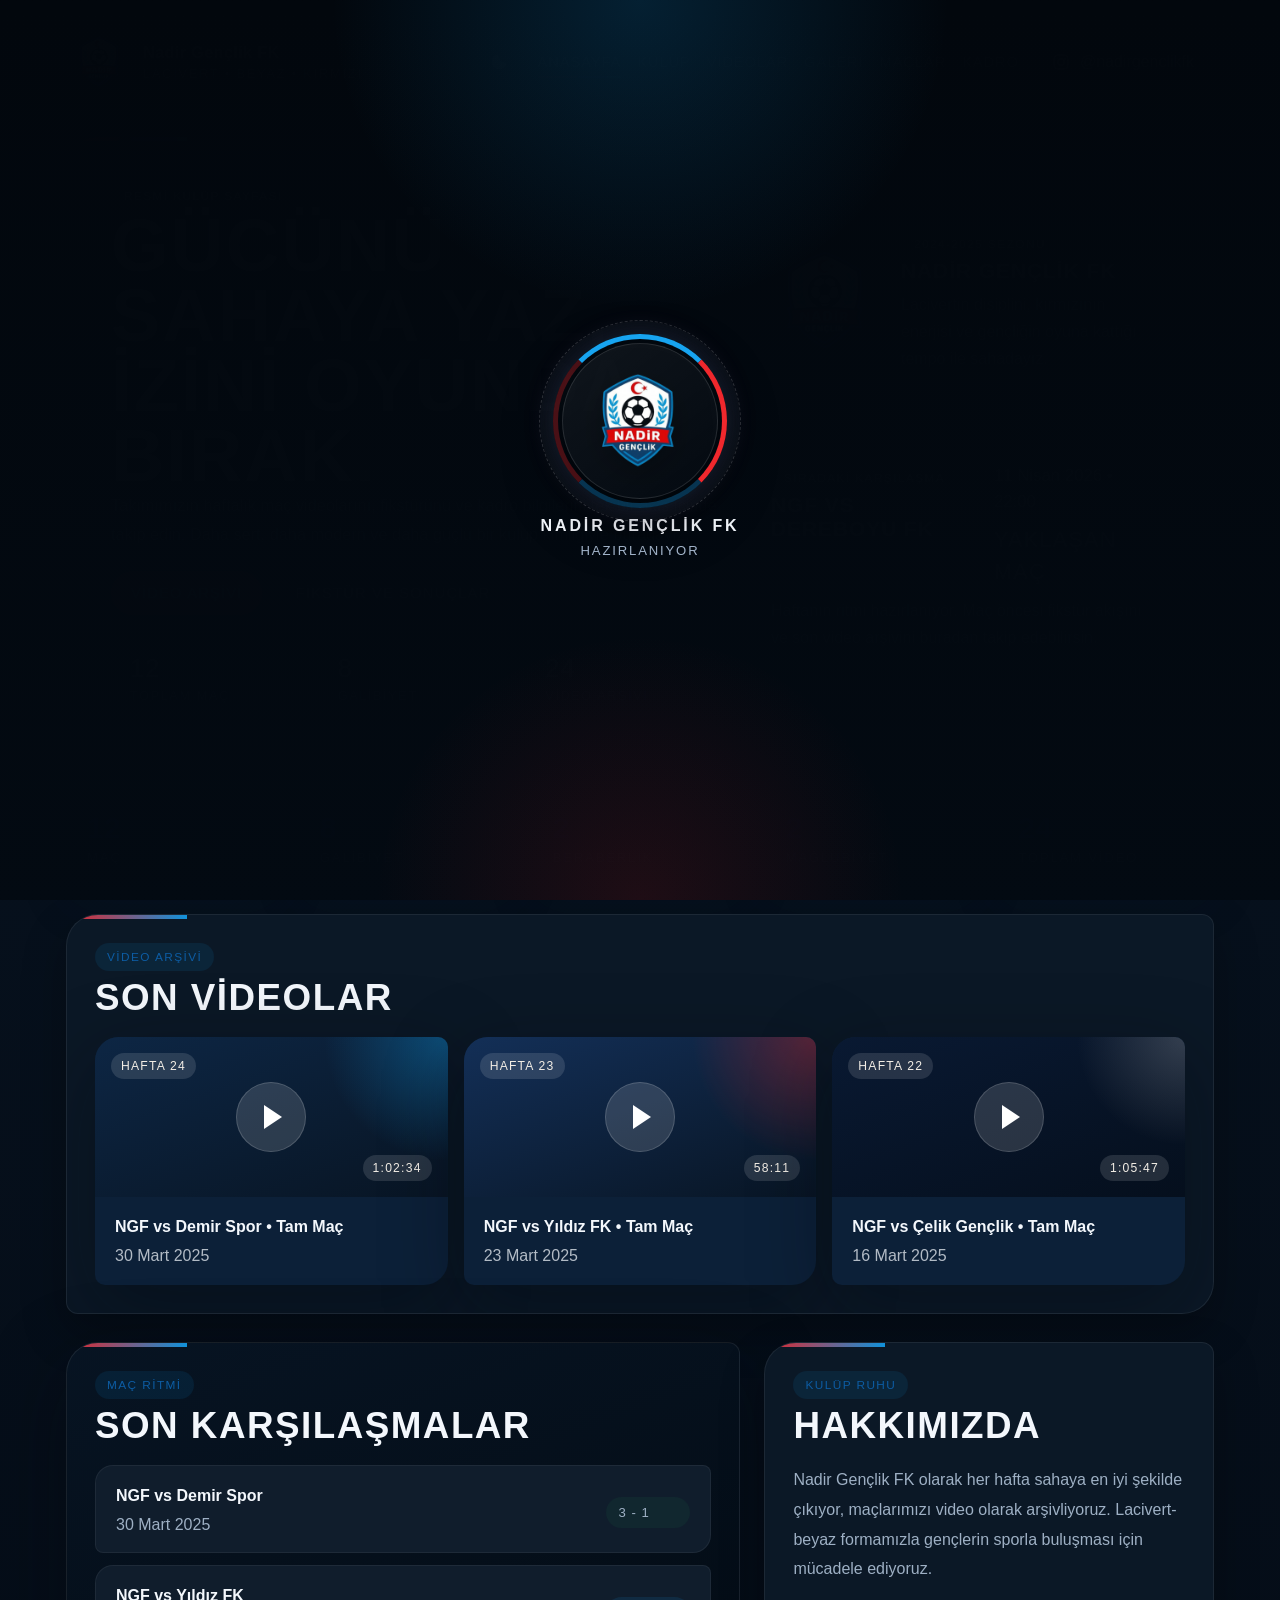
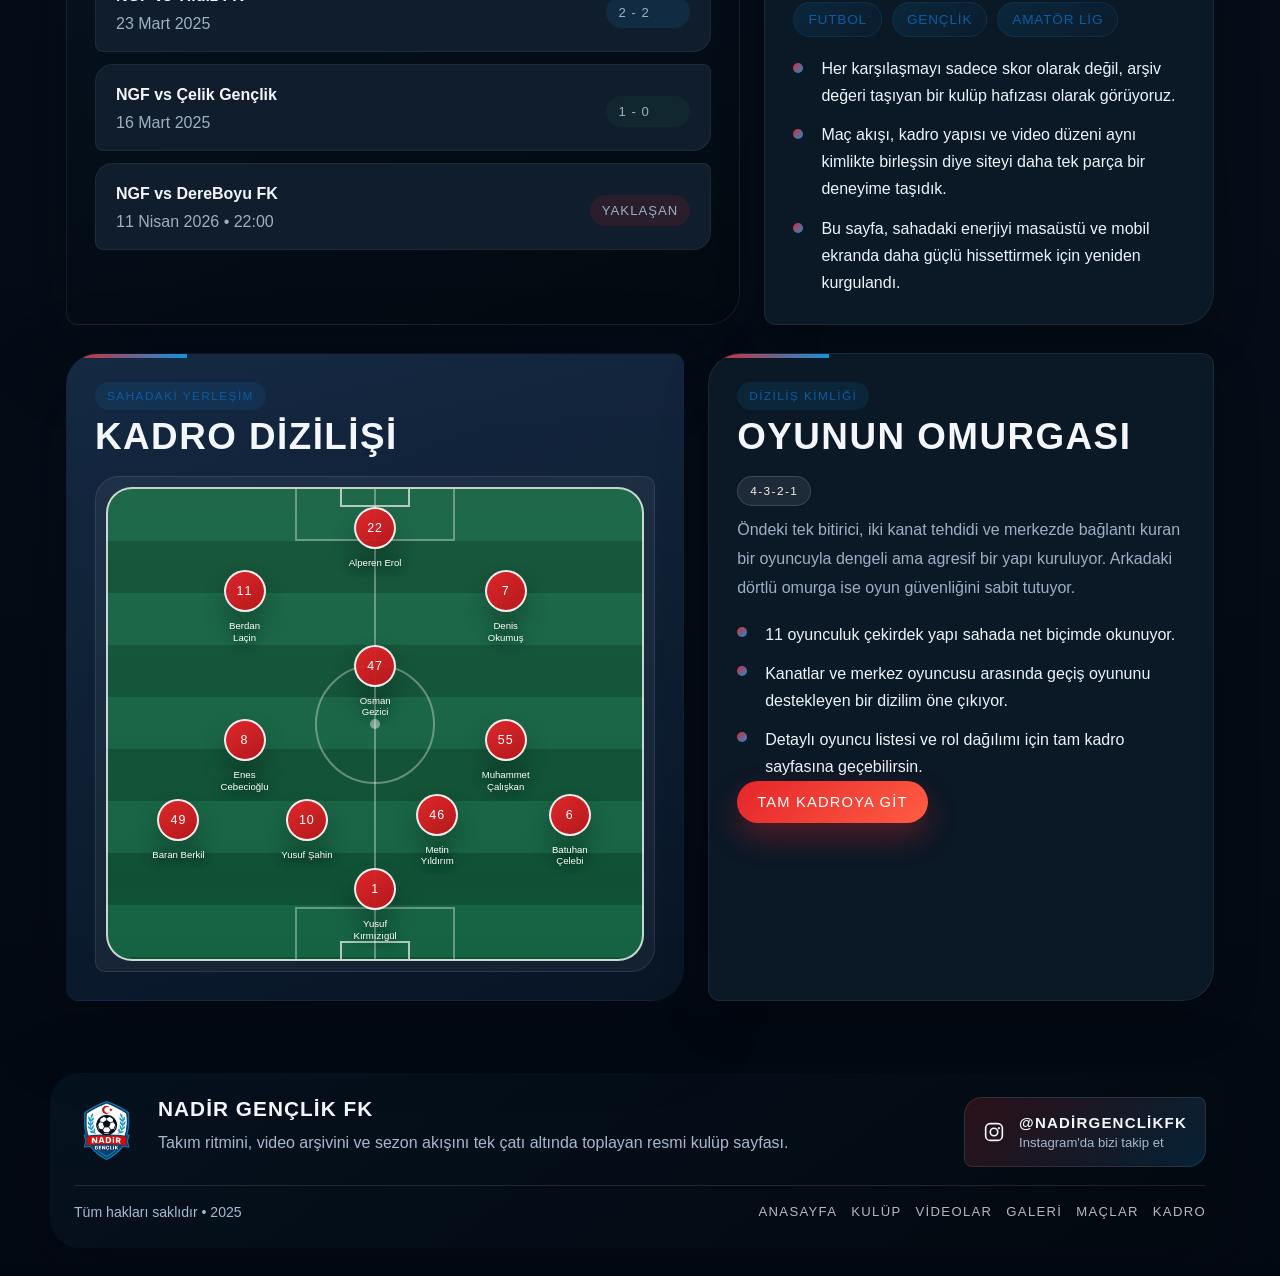
==== commit cff1a97d: "Add files via upload" ====
--- a/index.html
+++ b/index.html
@@ -44,7 +44,9 @@
         </button>
         <div class="nav-links">
           <a href="index.html" aria-current="page">Anasayfa</a>
+          <a href="kulup.html">Kulüp</a>
           <a href="#videolar">Videolar</a>
+          <a href="galeri.html">Galeri</a>
           <a href="mac-sonuclari.html">Maçlar</a>
           <a href="kadro.html">Kadro</a>
         </div>
@@ -281,7 +283,7 @@
                 </div>
                 <div class="player-pin">
                   <div class="pin-circle"><span>10</span></div>
-                  <div class="pin-name">Yusuf �?ahin</div>
+                  <div class="pin-name">Yusuf Şahin</div>
                 </div>
                 <div class="player-pin">
                   <div class="pin-circle"><span>46</span></div>
@@ -346,7 +348,9 @@
         <div class="footer-note">Tüm hakları saklıdır • 2025</div>
         <div class="footer-nav">
           <a href="index.html">Anasayfa</a>
+          <a href="kulup.html">Kulüp</a>
           <a href="#videolar">Videolar</a>
+          <a href="galeri.html">Galeri</a>
           <a href="mac-sonuclari.html">Maçlar</a>
           <a href="kadro.html">Kadro</a>
         </div>
--- a/styles.css
+++ b/styles.css
@@ -913,11 +913,199 @@
   padding: 28px;
 }
 
-.video-grid {
-  display: grid;
-  grid-template-columns: repeat(3, minmax(0, 1fr));
-  gap: 16px;
-}
+.video-grid {
+  display: grid;
+  grid-template-columns: repeat(3, minmax(0, 1fr));
+  gap: 16px;
+}
+
+.gallery-grid {
+  display: grid;
+  grid-template-columns: repeat(3, minmax(0, 1fr));
+  gap: 16px;
+}
+
+.media-card {
+  overflow: hidden;
+  background: var(--bg-muted);
+  border-radius: var(--radius-md);
+  border: 1px solid var(--line-light);
+  box-shadow: var(--shadow-light);
+  height: 100%;
+}
+
+.media-frame {
+  position: relative;
+  height: 260px;
+  min-height: 260px;
+  display: flex;
+  align-items: center;
+  justify-content: center;
+  padding: 0;
+  background:
+    radial-gradient(circle at top right, rgba(16, 146, 219, 0.22), transparent 30%),
+    linear-gradient(160deg, #10253f, #081525);
+  color: var(--text-light);
+}
+
+.gallery-image {
+  width: 100%;
+  height: 100%;
+  min-height: 260px;
+  display: block;
+  object-fit: cover;
+}
+
+.gallery-video-preview {
+  width: 100%;
+  height: 100%;
+  min-height: 260px;
+  display: block;
+  object-fit: cover;
+  pointer-events: none;
+}
+
+.media-open {
+  position: absolute;
+  inset: 0;
+  border: 0;
+  background: transparent;
+  cursor: pointer;
+}
+
+.media-open-video {
+  display: block;
+  width: 100%;
+  height: 100%;
+  background:
+    linear-gradient(180deg, rgba(2, 9, 16, 0.08), rgba(2, 9, 16, 0.32));
+}
+
+.media-open-icon {
+  position: absolute;
+  left: 50%;
+  top: 50%;
+  width: 74px;
+  height: 74px;
+  transform: translate(-50%, -50%);
+  border-radius: 50%;
+  background: rgba(255, 255, 255, 0.14);
+  backdrop-filter: blur(8px);
+  box-shadow: 0 16px 40px rgba(0, 0, 0, 0.28);
+}
+
+.media-open-icon::before {
+  content: "";
+  position: absolute;
+  left: 50%;
+  top: 50%;
+  transform: translate(-38%, -50%);
+  width: 0;
+  height: 0;
+  border-top: 12px solid transparent;
+  border-bottom: 12px solid transparent;
+  border-left: 18px solid #fff;
+}
+
+body.lightbox-open {
+  overflow: hidden;
+}
+
+.lightbox {
+  position: fixed;
+  inset: 0;
+  z-index: 1200;
+  display: flex;
+  align-items: center;
+  justify-content: center;
+  padding: 28px;
+  background: rgba(2, 7, 13, 0.92);
+  opacity: 0;
+  visibility: hidden;
+  transition: opacity 0.28s ease, visibility 0.28s ease;
+}
+
+.lightbox.is-open {
+  opacity: 1;
+  visibility: visible;
+}
+
+.lightbox-stage {
+  max-width: min(1200px, 100%);
+  max-height: 100%;
+  display: flex;
+  align-items: center;
+  justify-content: center;
+}
+
+.lightbox-image {
+  display: none;
+  max-width: 100%;
+  max-height: calc(100vh - 80px);
+  border-radius: 22px;
+  box-shadow: 0 24px 80px rgba(0, 0, 0, 0.42);
+}
+
+.lightbox-image.is-visible {
+  display: block;
+}
+
+.lightbox-video {
+  display: none;
+  width: min(1200px, 100%);
+  max-height: calc(100vh - 80px);
+  border-radius: 22px;
+  box-shadow: 0 24px 80px rgba(0, 0, 0, 0.42);
+  background: #000;
+}
+
+.lightbox-video.is-visible {
+  display: block;
+}
+
+.lightbox-close {
+  position: absolute;
+  top: 18px;
+  right: 18px;
+  width: 54px;
+  height: 54px;
+  border: 0;
+  border-radius: 50%;
+  background: rgba(255, 255, 255, 0.12);
+  color: #fff;
+  font-size: 2rem;
+  line-height: 1;
+  cursor: pointer;
+  backdrop-filter: blur(8px);
+}
+
+.media-placeholder span {
+  padding: 10px 14px;
+  border-radius: 999px;
+  background: rgba(255, 255, 255, 0.08);
+  border: 1px solid rgba(255, 255, 255, 0.12);
+  letter-spacing: 0.08em;
+  text-transform: uppercase;
+  font-size: 0.78rem;
+}
+
+.media-copy {
+  padding: 16px 18px 18px;
+}
+
+.media-copy strong {
+  display: block;
+  font-size: 1rem;
+  color: var(--text-dark);
+}
+
+.media-copy span {
+  display: block;
+  margin-top: 8px;
+  color: var(--text-muted);
+  line-height: 1.6;
+}
+
 
 .video-card {
   overflow: hidden;
@@ -1099,33 +1287,36 @@
   box-shadow: 0 18px 44px rgba(0, 0, 0, 0.28);
 }
 
-body:not([data-theme="light"]) .stat-card,
-body:not([data-theme="light"]) .match-row,
-body:not([data-theme="light"]) .player-card,
-body:not([data-theme="light"]) .result-card {
-  background: #101d2c;
-  border-color: rgba(255, 255, 255, 0.06);
-}
-
-body:not([data-theme="light"]) .section-head h2,
-body:not([data-theme="light"]) .section-head h3,
-body:not([data-theme="light"]) .squad-title,
-body:not([data-theme="light"]) .results-title,
-body:not([data-theme="light"]) .player-meta strong,
-body:not([data-theme="light"]) .match-row strong,
-body:not([data-theme="light"]) .result-card strong,
-body:not([data-theme="light"]) .manifesto p strong {
-  color: var(--text-light);
-}
-
-body:not([data-theme="light"]) .match-row span,
-body:not([data-theme="light"]) .result-card span,
-body:not([data-theme="light"]) .player-meta span,
-body:not([data-theme="light"]) .manifesto p,
-body:not([data-theme="light"]) .lineup-info p,
-body:not([data-theme="light"]) .results-aside p {
-  color: var(--text-muted);
-}
+body:not([data-theme="light"]) .stat-card,
+body:not([data-theme="light"]) .match-row,
+body:not([data-theme="light"]) .player-card,
+ body:not([data-theme="light"]) .result-card,
+ body:not([data-theme="light"]) .media-card {
+  background: #101d2c;
+  border-color: rgba(255, 255, 255, 0.06);
+}
+
+body:not([data-theme="light"]) .section-head h2,
+body:not([data-theme="light"]) .section-head h3,
+body:not([data-theme="light"]) .squad-title,
+body:not([data-theme="light"]) .results-title,
+body:not([data-theme="light"]) .media-copy strong,
+body:not([data-theme="light"]) .player-meta strong,
+body:not([data-theme="light"]) .match-row strong,
+body:not([data-theme="light"]) .result-card strong,
+  body:not([data-theme="light"]) .manifesto p strong {
+  color: var(--text-light);
+}
+
+body:not([data-theme="light"]) .match-row span,
+body:not([data-theme="light"]) .result-card span,
+body:not([data-theme="light"]) .player-meta span,
+body:not([data-theme="light"]) .media-copy span,
+body:not([data-theme="light"]) .manifesto p,
+body:not([data-theme="light"]) .lineup-info p,
+body:not([data-theme="light"]) .results-aside p {
+  color: var(--text-muted);
+}
 
 .tag-row {
   margin-top: 18px;
@@ -1361,10 +1552,35 @@
   align-items: end;
 }
 
-.page-copy {
-  display: grid;
-  gap: 14px;
-}
+.page-copy {
+  display: grid;
+  gap: 14px;
+}
+
+.club-page .page-hero-grid {
+  grid-template-columns: minmax(0, 1.22fr) minmax(320px, 0.78fr);
+  align-items: start;
+}
+
+.club-page .page-copy h1 {
+  max-width: none;
+  font-size: clamp(2.35rem, 4.9vw, 4.1rem);
+  line-height: 1;
+  letter-spacing: 0.01em;
+  text-wrap: balance;
+}
+
+.club-page .page-summary {
+  grid-template-columns: 1fr;
+}
+
+.gallery-page .results-grid {
+  grid-template-columns: 1fr;
+}
+
+.gallery-page .results-aside {
+  order: 2;
+}
 
 .summary-card {
   background: rgba(255, 255, 255, 0.06);
@@ -1852,9 +2068,13 @@
   .summary-grid,
   .record-grid,
   .player-grid,
-  .video-grid {
-    grid-template-columns: 1fr;
-  }
+  .video-grid {
+    grid-template-columns: 1fr;
+  }
+
+  .gallery-grid {
+    grid-template-columns: 1fr;
+  }
 
   .crest-card {
     grid-template-columns: 1fr;
